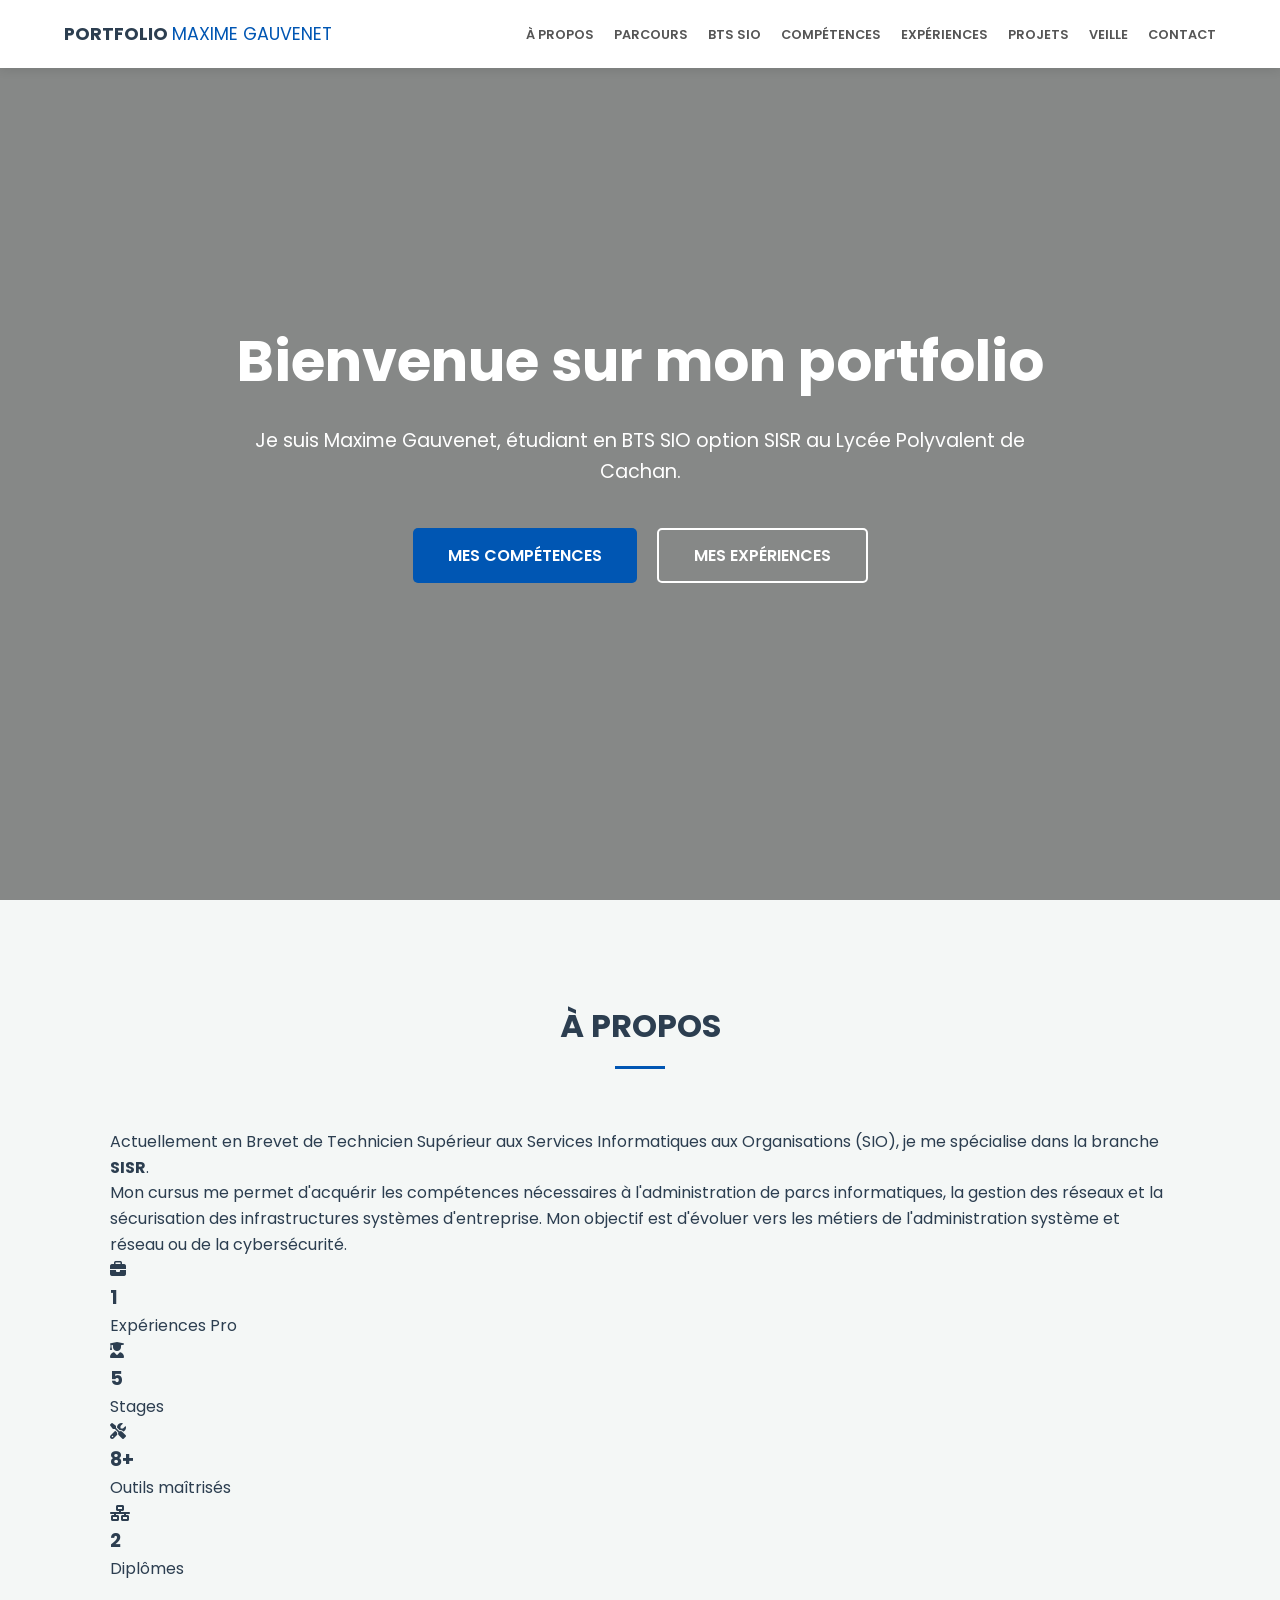
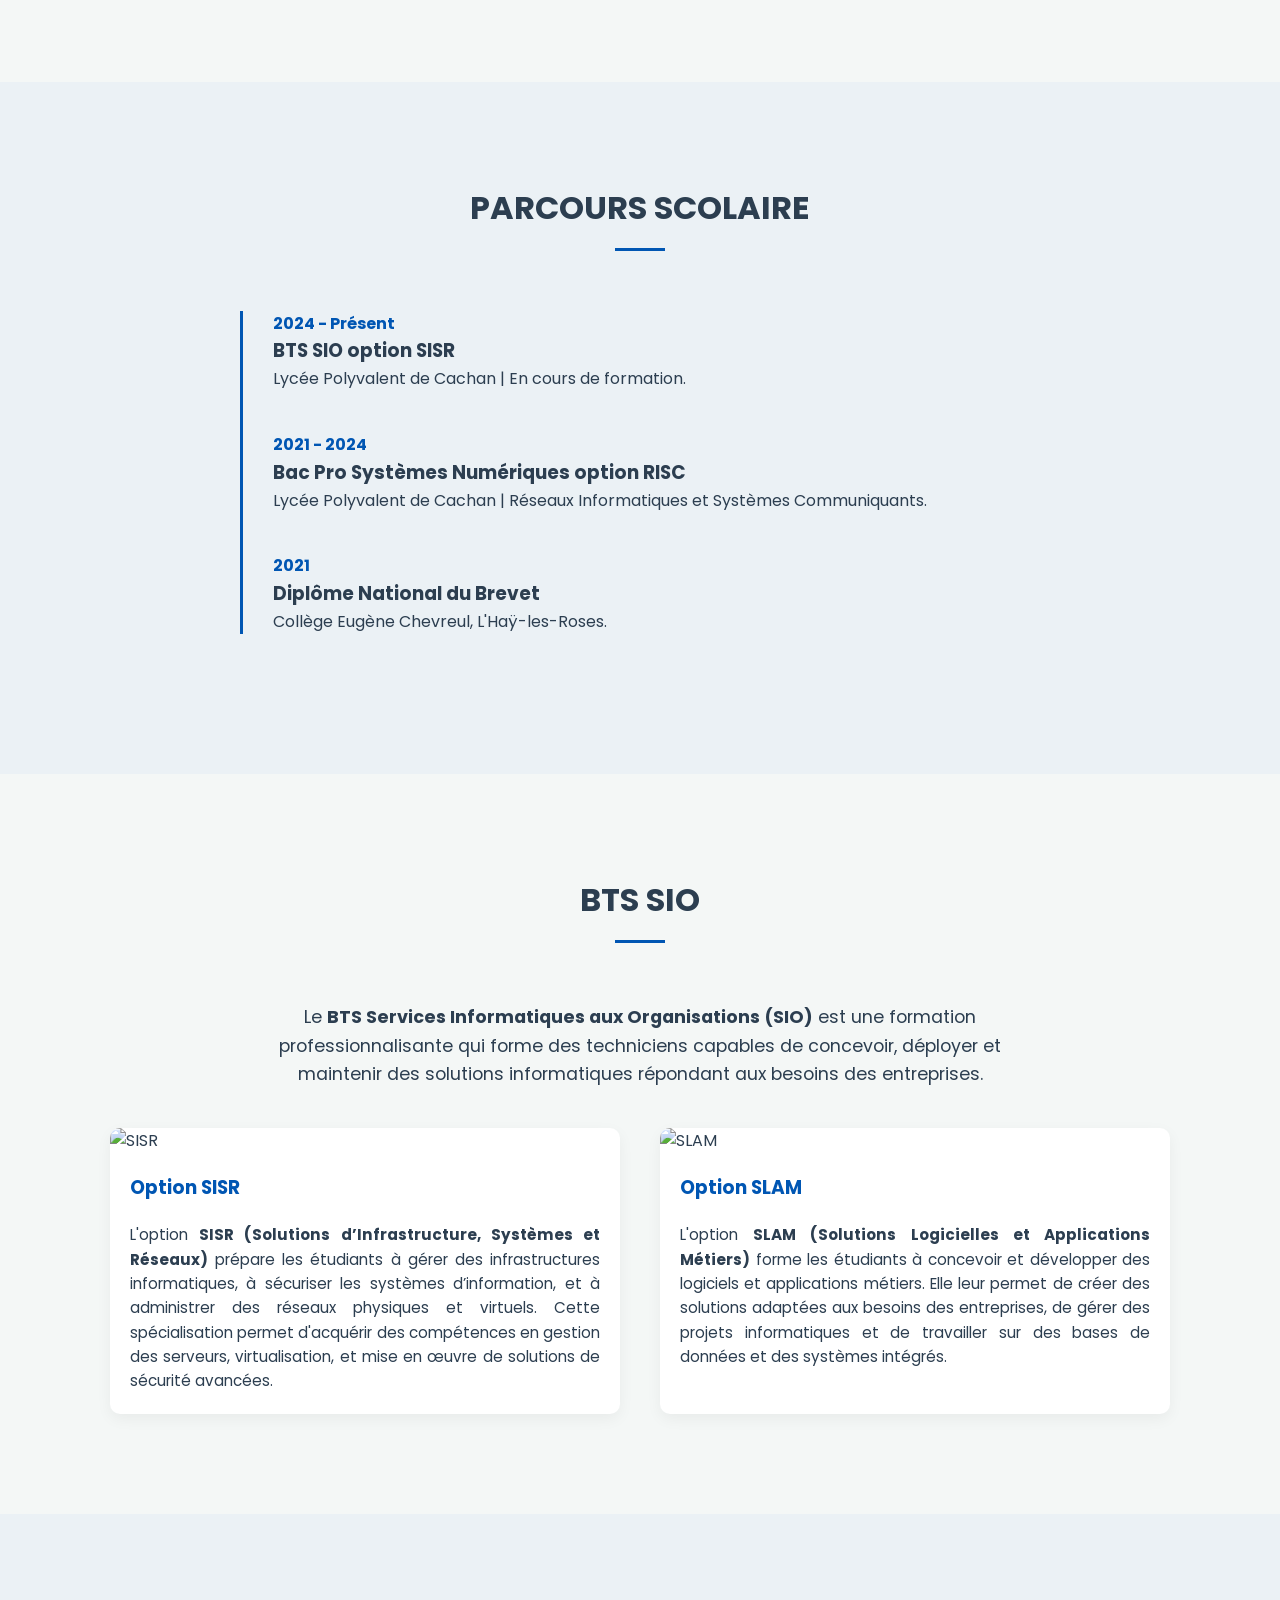
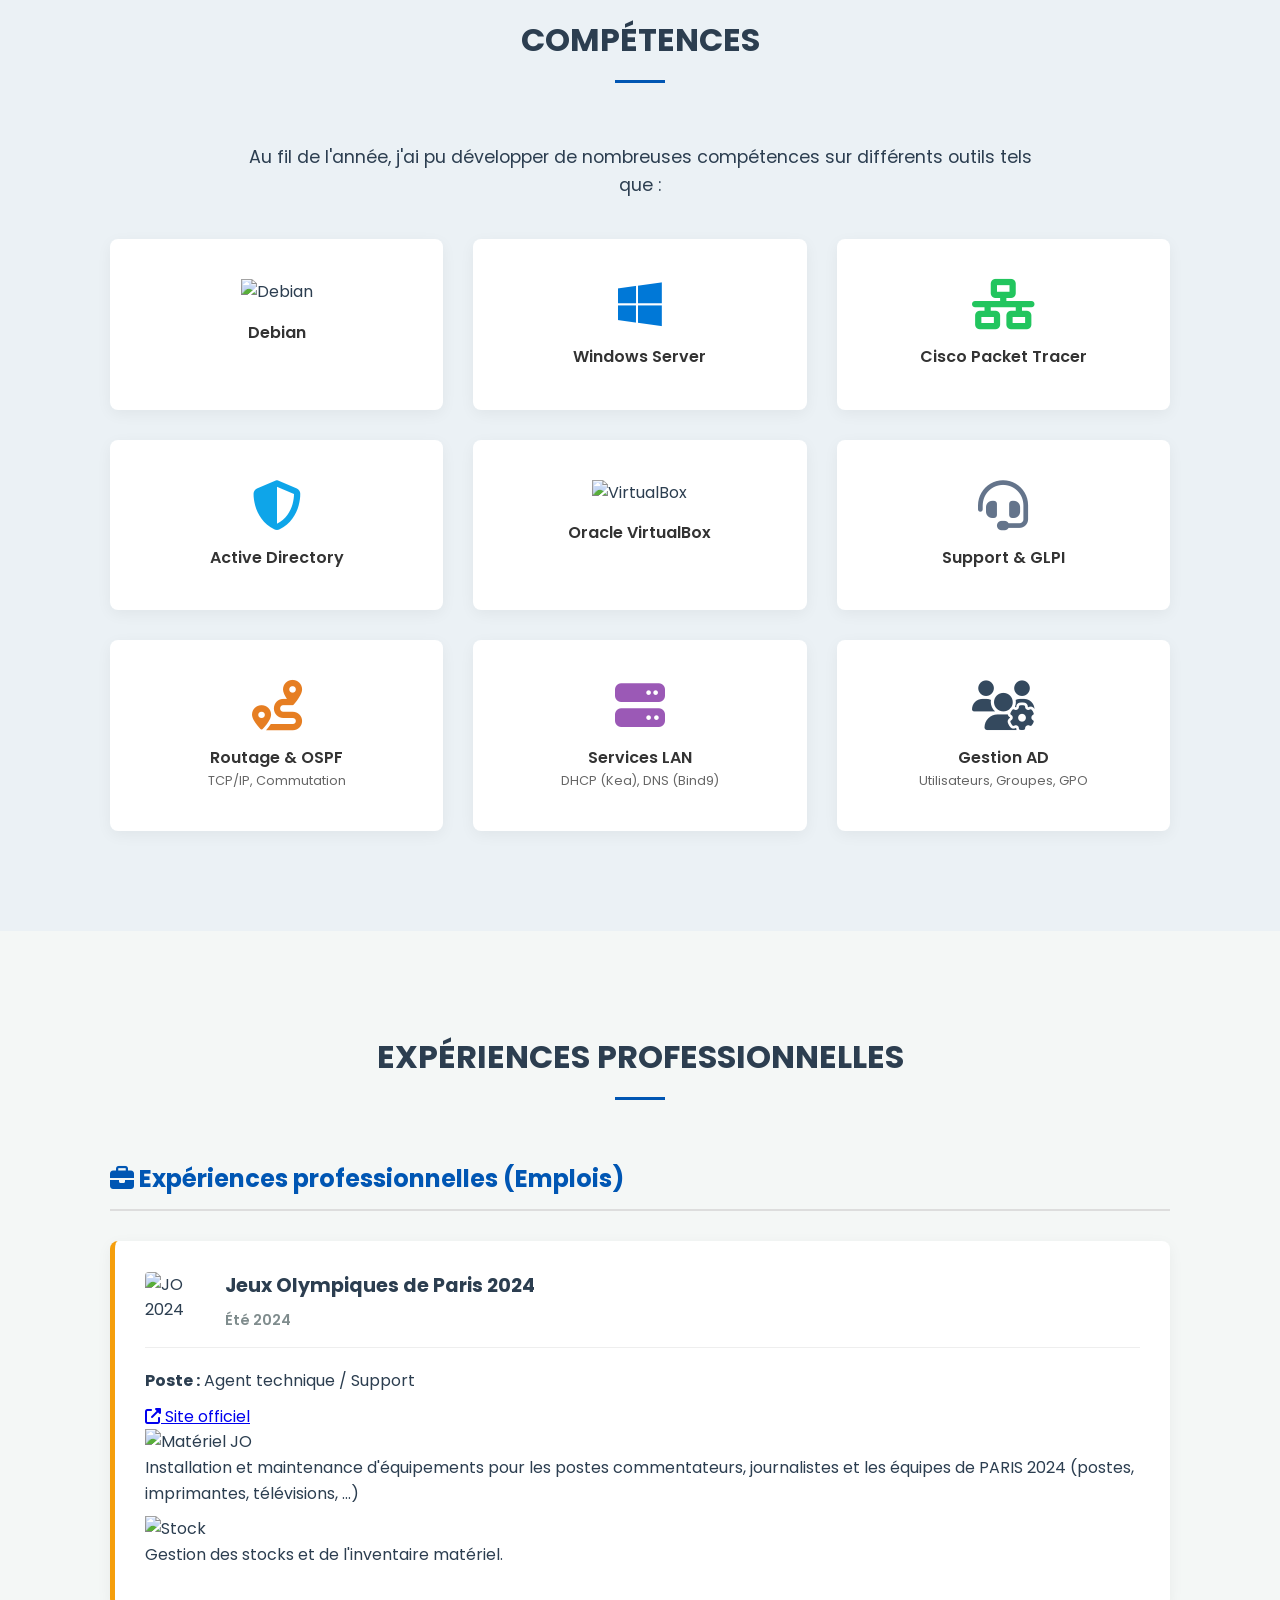
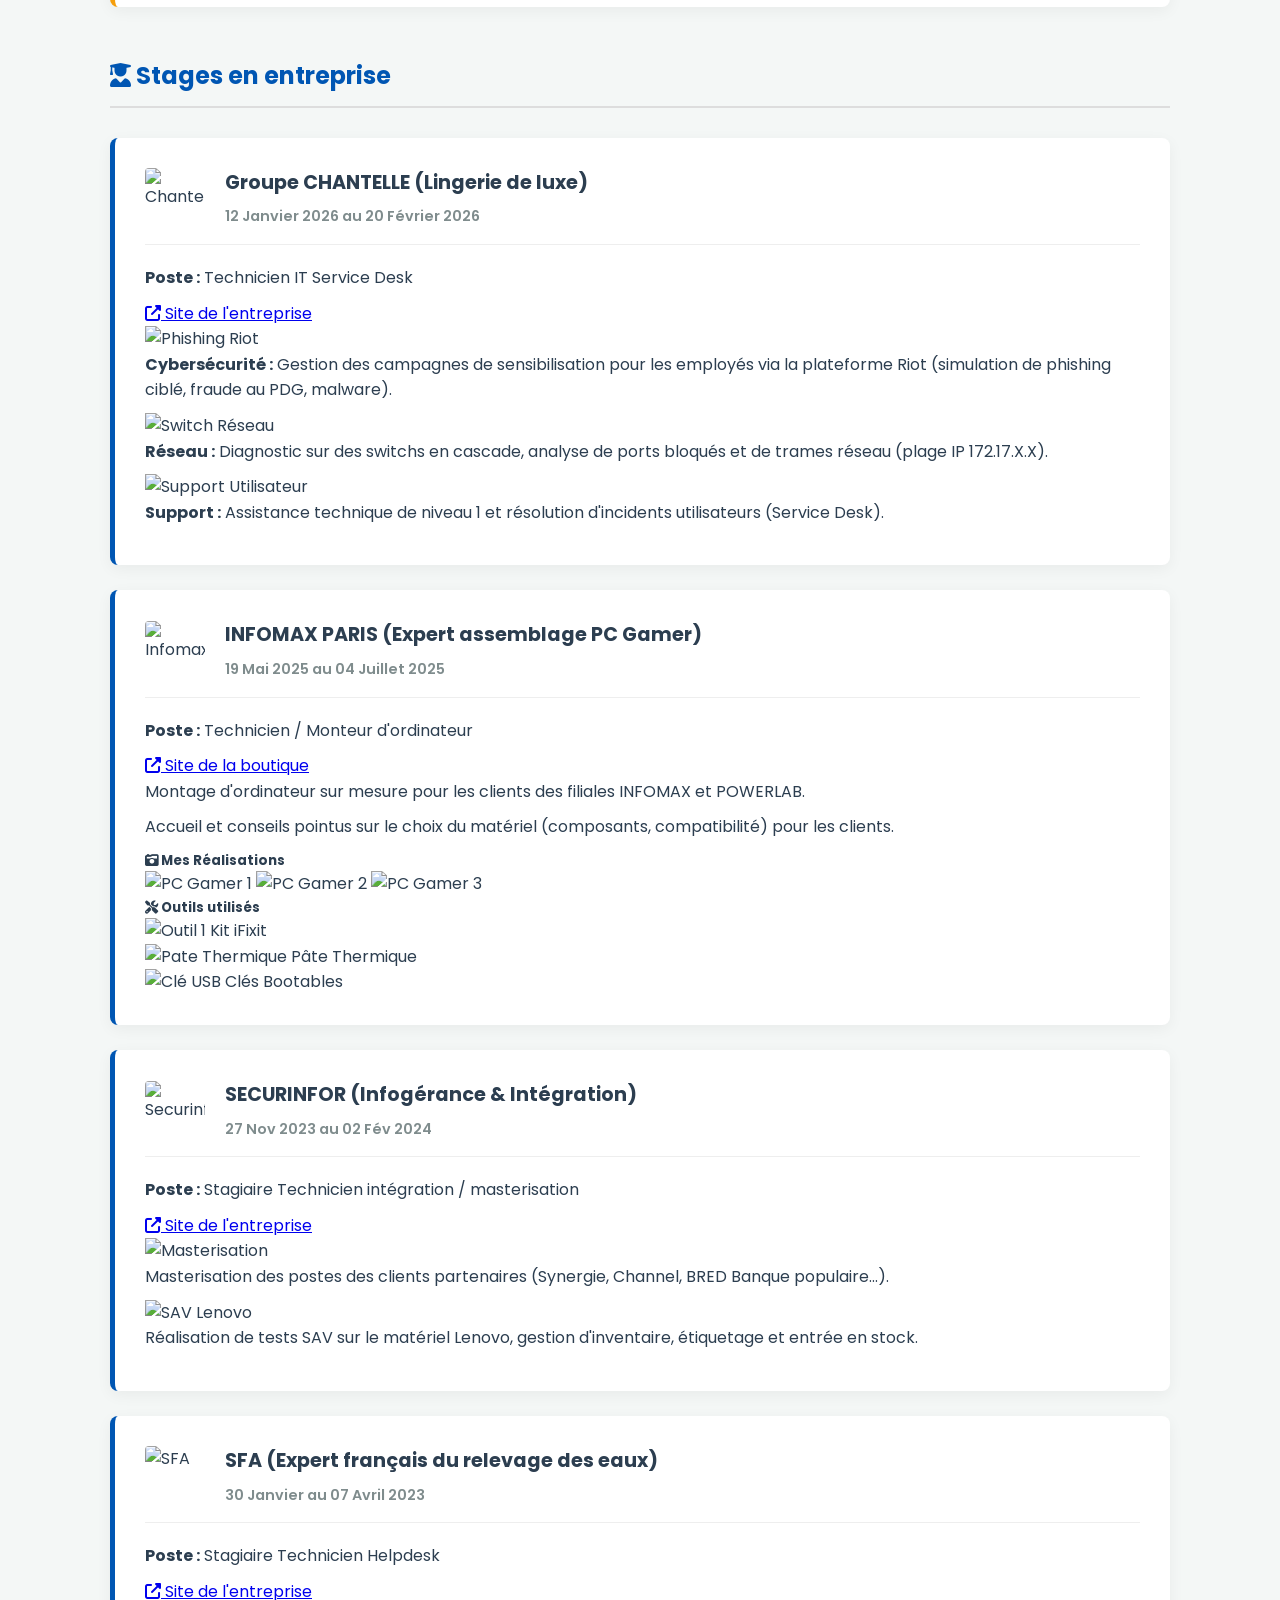
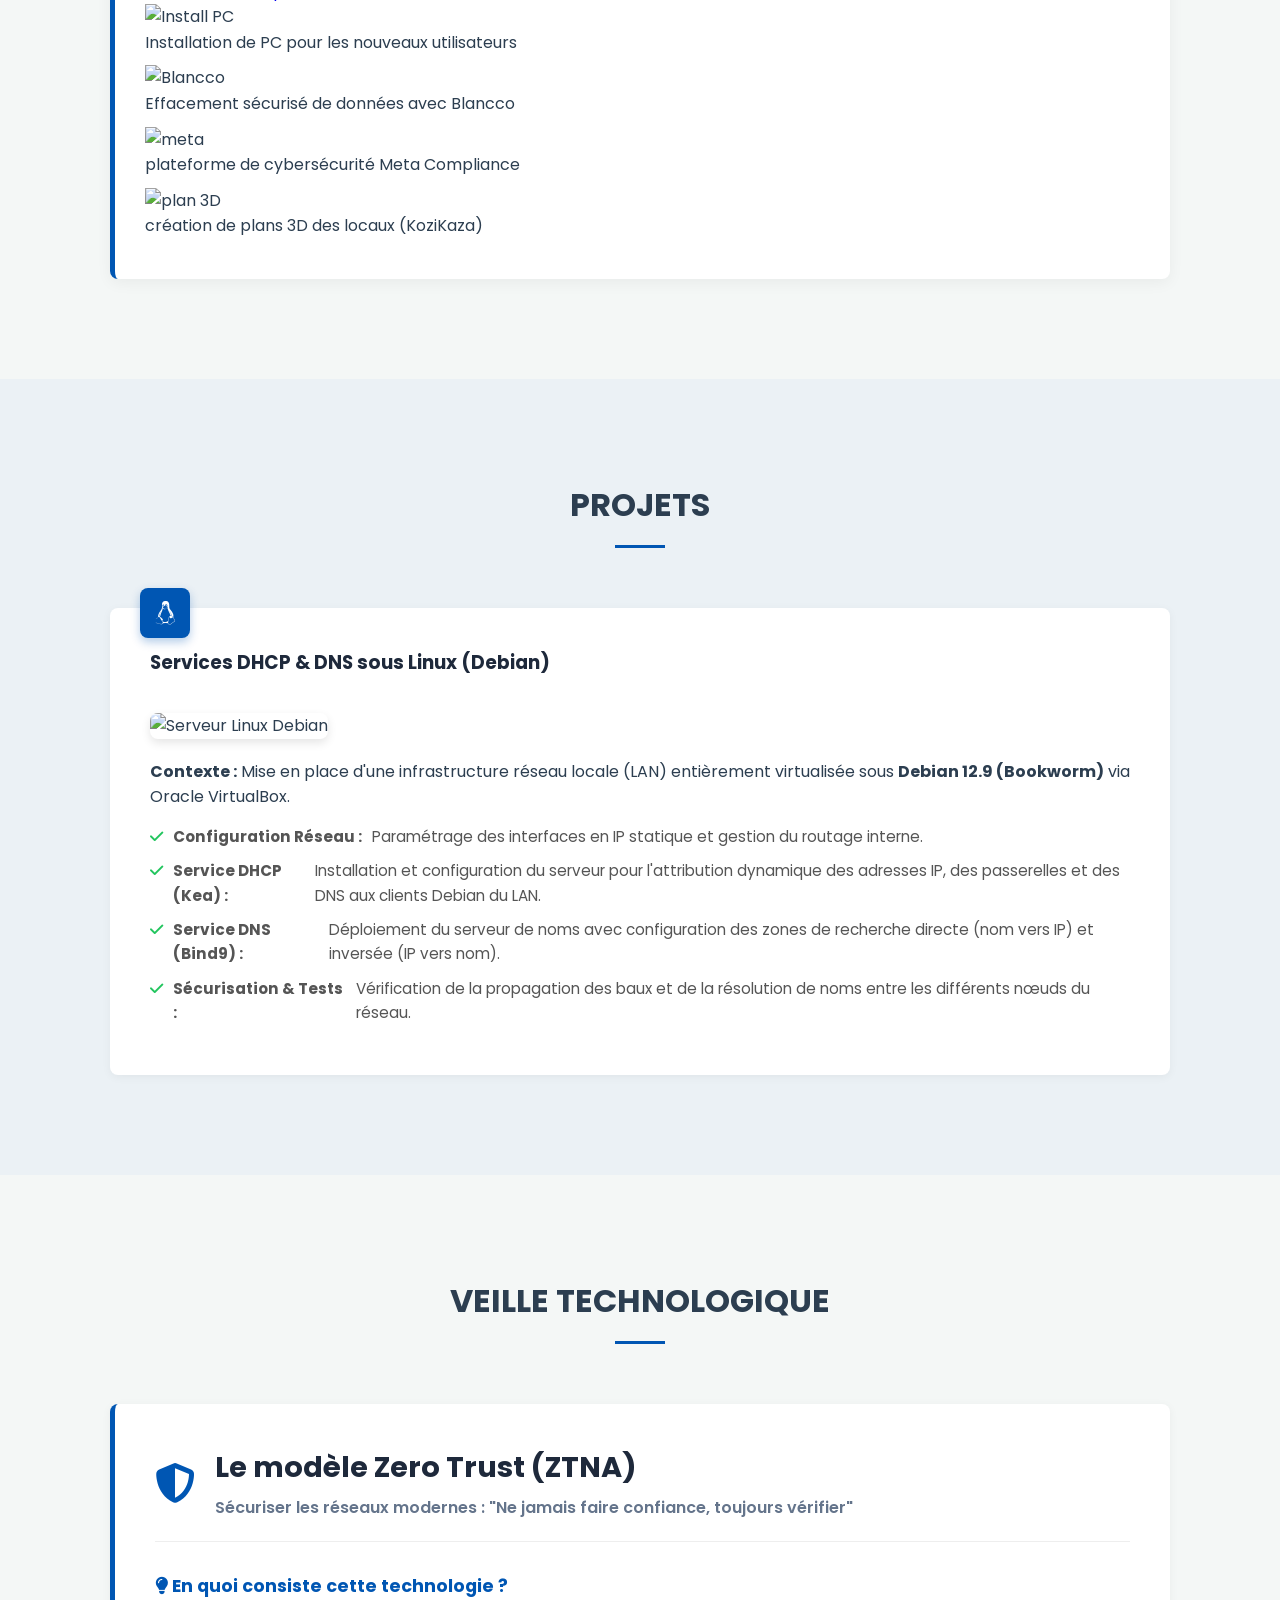
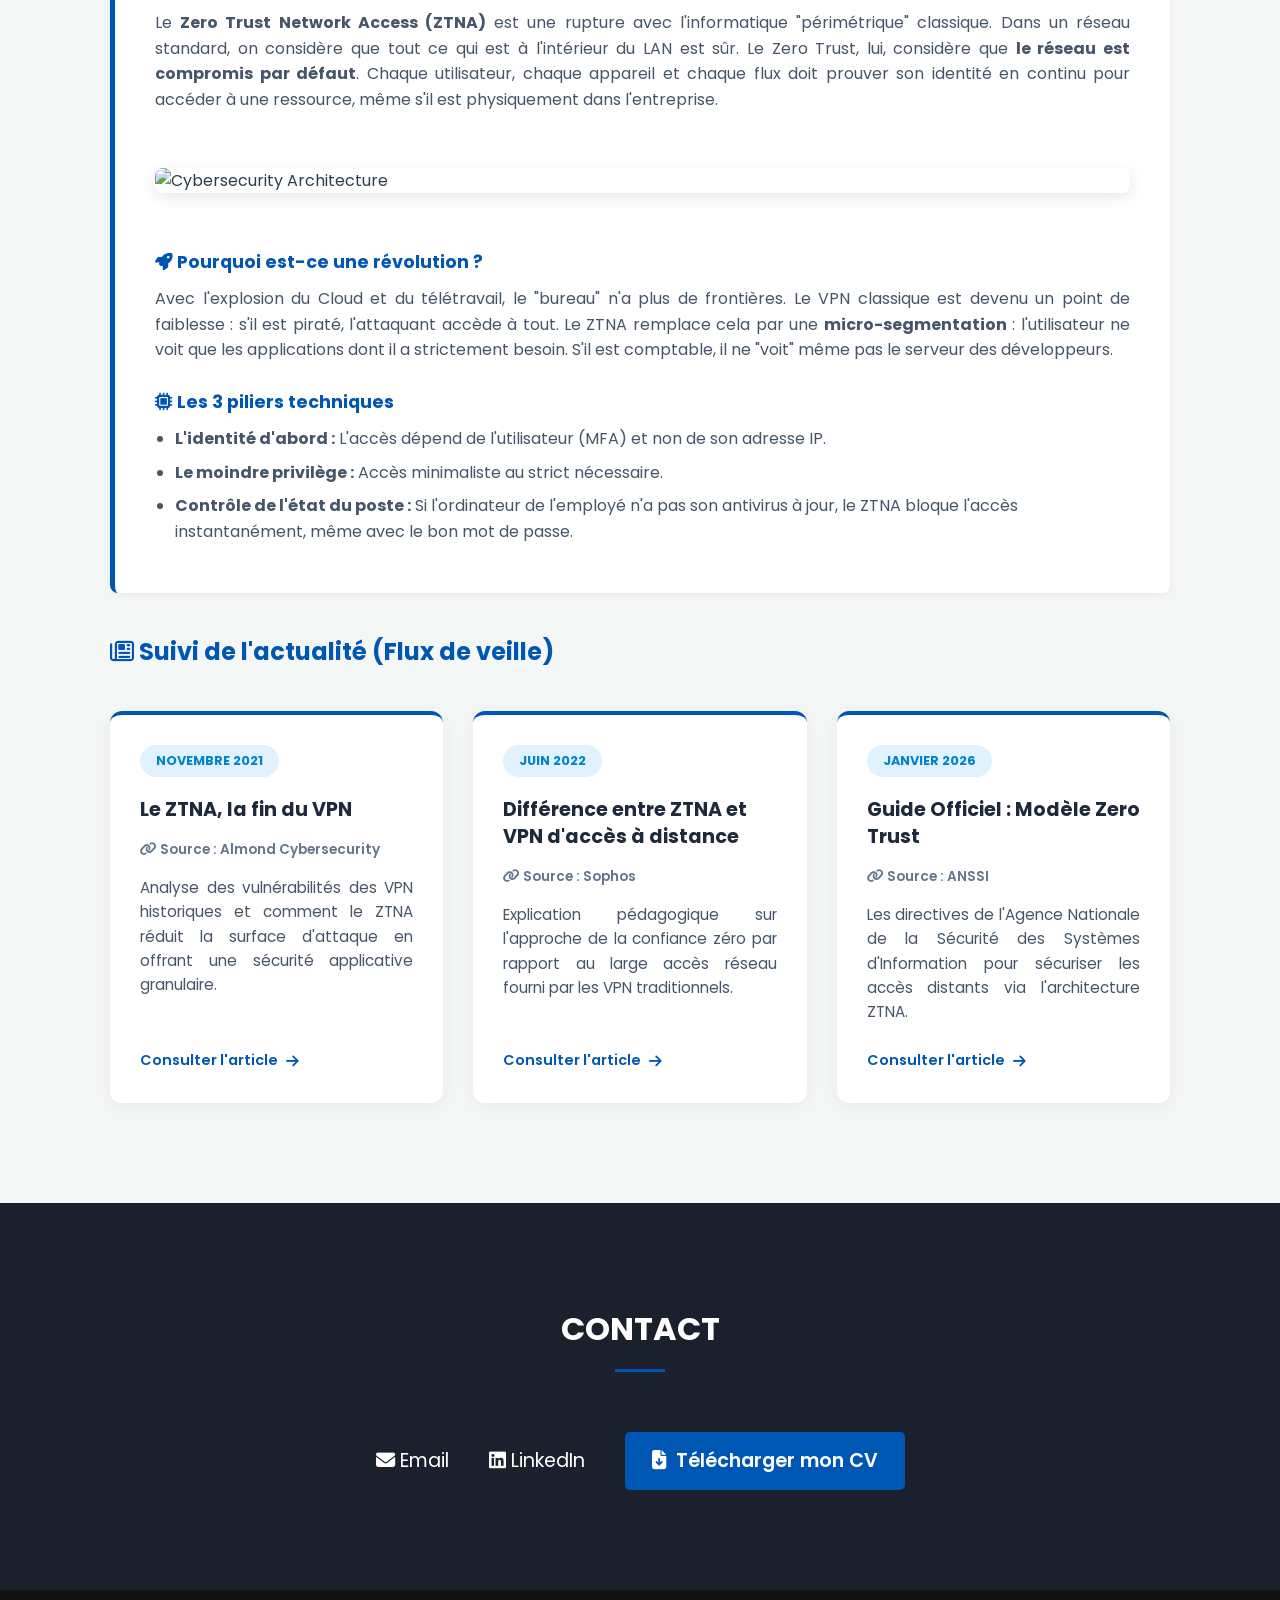
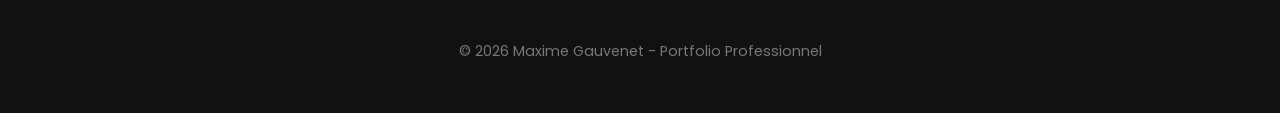
==== index.html @ 7a14de81 "Refactor about section and update experience details" ====
<!DOCTYPE html>
<html lang="fr">
<head>
    <meta charset="UTF-8">
    <meta name="viewport" content="width=device-width, initial-scale=1.0">
    <title>Portfolio | Maxime GAUVENET</title>
    <link rel="stylesheet" href="style.css">
    <link href="https://fonts.googleapis.com/css2?family=Poppins:wght@300;400;600;700&display=swap" rel="stylesheet">
    <link rel="stylesheet" href="https://cdnjs.cloudflare.com/ajax/libs/font-awesome/6.4.0/css/all.min.css">
</head>
<body>

    <nav class="navbar">
        <div class="logo">Portfolio <span>Maxime GAUVENET</span></div>
        <ul class="nav-links">
            <li><a href="#about">À PROPOS</a></li>
            <li><a href="#parcours">PARCOURS</a></li>
            <li><a href="#bts">BTS SIO</a></li>
            <li><a href="#competences">COMPÉTENCES</a></li>
            <li><a href="#experiences">EXPÉRIENCES</a></li>
            <li><a href="#projets">PROJETS</a></li>
            <li><a href="#veille">VEILLE</a></li>
            <li><a href="#contact" class="btn-nav">CONTACT</a></li>
        </ul>
    </nav>

    <header id="home" class="hero">
        <div class="hero-overlay"></div>
        <div class="hero-content">
            <h1>Bienvenue sur mon portfolio</h1>
            <p>Je suis Maxime Gauvenet, étudiant en BTS SIO option SISR au Lycée Polyvalent de Cachan.</p>
            <div class="hero-btns">
                <a href="#competences" class="btn-primary">MES COMPÉTENCES</a>
                <a href="#experiences" class="btn-secondary">MES EXPÉRIENCES</a>
            </div>
        </div>
    </header>

    <section id="about" class="section-padding">
        <div class="container">
            <h2 class="section-title text-center">À propos</h2>
            
            <div class="about-layout">
                <div class="about-text">
                    <p>Actuellement en Brevet de Technicien Supérieur aux Services Informatiques aux Organisations (SIO), je me spécialise dans la branche <strong>SISR</strong>.</p>
                    <p>Mon cursus me permet d'acquérir les compétences nécessaires à l'administration de parcs informatiques, la gestion des réseaux et la sécurisation des infrastructures systèmes d'entreprise. Mon objectif est d'évoluer vers les métiers de l'administration système et réseau ou de la cybersécurité.</p>
                </div>
                
                <div class="about-stats">
                    <div class="stat-box">
                        <i class="fas fa-briefcase"></i>
                        <h3>1</h3>
                        <p>Expériences Pro</p>
                    </div>
                    <div class="stat-box">
                        <i class="fas fa-user-graduate"></i>
                        <h3>5</h3>
                        <p>Stages </p>
                    </div>
                    <div class="stat-box">
                        <i class="fas fa-tools"></i>
                        <h3>8+</h3>
                        <p>Outils maîtrisés</p>
                    </div>
                    <div class="stat-box">
                        <i class="fas fa-network-wired"></i>
                        <h3>2</h3>
                        <p>Diplômes</p>
                    </div>
                </div>
            </div>
        </div>
    </section>

    <section id="parcours" class="section-padding bg-alt">
        <div class="container">
            <h2 class="section-title">Parcours scolaire</h2>
            <div class="timeline">
                <div class="timeline-item">
                    <div class="timeline-date">2024 - Présent</div>
                    <div class="timeline-content">
                        <h3>BTS SIO option SISR</h3>
                        <p>Lycée Polyvalent de Cachan | En cours de formation.</p>
                    </div>
                </div>
                <div class="timeline-item">
                    <div class="timeline-date">2021 - 2024</div>
                    <div class="timeline-content">
                        <h3>Bac Pro Systèmes Numériques option RISC</h3>
                        <p>Lycée Polyvalent de Cachan | Réseaux Informatiques et Systèmes Communiquants.</p>
                    </div>
                </div>
                <div class="timeline-item">
                    <div class="timeline-date">2021</div>
                    <div class="timeline-content">
                        <h3>Diplôme National du Brevet</h3>
                        <p>Collège Eugène Chevreul, L'Haÿ-les-Roses.</p>
                    </div>
                </div>
            </div>
        </div>
    </section>

    <section id="bts" class="section-padding">
        <div class="container">
            <h2 class="section-title">BTS SIO</h2>
            <p class="section-subtitle">Le <strong>BTS Services Informatiques aux Organisations (SIO)</strong> est une formation professionnalisante qui forme des techniciens capables de concevoir, déployer et maintenir des solutions informatiques répondant aux besoins des entreprises.</p>
            
            <div class="bts-options">
                <div class="bts-card">
                    <img src="https://static.wixstatic.com/media/cafd83_2a45d500a5ab41b38e066913f58325de.jpg/v1/fill/w_560,h_400,al_c,q_80,usm_0.66_1.00_0.01,enc_avif,quality_auto/cafd83_2a45d500a5ab41b38e066913f58325de.jpg" alt="SISR">
                    <h3>Option SISR</h3>
                    <p class="desc">L'option <strong>SISR (Solutions d’Infrastructure, Systèmes et Réseaux)</strong> prépare les étudiants à gérer des infrastructures informatiques, à sécuriser les systèmes d’information, et à administrer des réseaux physiques et virtuels. Cette spécialisation permet d'acquérir des compétences en gestion des serveurs, virtualisation, et mise en œuvre de solutions de sécurité avancées.</p>
                </div>
                
                <div class="bts-card">
                    <img src="https://images.unsplash.com/photo-1517694712202-14dd9538aa97?auto=format&fit=crop&w=800&q=80" alt="SLAM">
                    <h3>Option SLAM</h3>
                    <p class="desc">L'option <strong>SLAM (Solutions Logicielles et Applications Métiers)</strong> forme les étudiants à concevoir et développer des logiciels et applications métiers. Elle leur permet de créer des solutions adaptées aux besoins des entreprises, de gérer des projets informatiques et de travailler sur des bases de données et des systèmes intégrés.</p>
                </div>
            </div>
        </div>
    </section>

    <section id="competences" class="section-padding bg-alt">
        <div class="container text-center">
            <h2 class="section-title">Compétences</h2>
            <p class="section-subtitle">Au fil de l'année, j'ai pu développer de nombreuses compétences sur différents outils tels que :</p>
            
            <div class="skills-grid">
                <div class="skill-card">
                    <img src="https://www.debian.org/logos/openlogo-nd-100.png" alt="Debian">
                    <span>Debian</span>
                </div>
                <div class="skill-card">
                    <i class="fab fa-windows" style="color:#0078d7"></i>
                    <span>Windows Server</span>
                </div>
                <div class="skill-card">
                    <i class="fas fa-network-wired" style="color:#22c55e"></i>
                    <span>Cisco Packet Tracer</span>
                </div>
                <div class="skill-card">
                    <i class="fas fa-shield-alt" style="color:#0ea5e9"></i>
                    <span>Active Directory</span>
                </div>
                <div class="skill-card">
                    <img src="https://upload.wikimedia.org/wikipedia/commons/d/d5/Virtualbox_logo.png" alt="VirtualBox">
                    <span>Oracle VirtualBox</span>
                </div>
                <div class="skill-card">
                    <i class="fas fa-headset" style="color:#64748b"></i>
                    <span>Support & GLPI</span>
                </div>
                <div class="skill-card">
                    <i class="fas fa-route" style="color:#e67e22"></i>
                    <span>Routage & OSPF<br><span style="font-size:0.8rem;font-weight:400;color:#666;">TCP/IP, Commutation</span></span>
                </div>
                <div class="skill-card">
                    <i class="fas fa-server" style="color:#9b59b6"></i>
                    <span>Services LAN<br><span style="font-size:0.8rem;font-weight:400;color:#666;">DHCP (Kea), DNS (Bind9)</span></span>
                </div>
                <div class="skill-card">
                    <i class="fas fa-users-cog" style="color:#34495e"></i>
                    <span>Gestion AD<br><span style="font-size:0.8rem;font-weight:400;color:#666;">Utilisateurs, Groupes, GPO</span></span>
                </div>
            </div>
        </div>
    </section>

    <section id="experiences" class="section-padding">
        <div class="container">
            <h2 class="section-title">Expériences professionnelles</h2>

            <h3 class="sub-section-title"><i class="fas fa-briefcase"></i> Expériences professionnelles (Emplois)</h3>
            <div class="experience-list">
                <div class="experience-card work-card">
                    <div class="exp-header">
                        <img src="https://www.macapflag.com/blog/wp-content/uploads/2022/05/origine-logo-JO-Paris-2024.jpg" alt="JO 2024" class="exp-logo">
                        <div class="exp-title">
                            <h4>Jeux Olympiques de Paris 2024</h4>
                            <span class="exp-date">Été 2024</span>
                        </div>
                    </div>
                    <div class="exp-body">
                        <div class="job-meta">
                            <p><strong>Poste :</strong> Agent technique / Support</p>
                            <a href="https://www.paris2024.org/fr/" target="_blank" class="company-link"><i class="fas fa-external-link-alt"></i> Site officiel</a>
                        </div>
                        
                        <div class="activity-list">
                            <div class="activity-item">
                                <img src="https://images.unsplash.com/photo-1517433670267-08bbd4be890f?auto=format&fit=crop&w=150&q=80" alt="Matériel JO">
                                <p>Installation et maintenance d'équipements pour les postes commentateurs, journalistes et les équipes de PARIS 2024 (postes, imprimantes, télévisions, ...)</p>
                            </div>
                            <div class="activity-item">
                                <img src="https://images.unsplash.com/photo-1586528116311-ad8ed7c83a7f?auto=format&fit=crop&w=150&q=80" alt="Stock">
                                <p>Gestion des stocks et de l'inventaire matériel.</p>
                            </div>
                        </div>
                    </div>
                </div>
            </div>

            <h3 class="sub-section-title" style="margin-top: 50px;"><i class="fas fa-user-graduate"></i> Stages en entreprise</h3>
            <div class="experience-list">
                
                <div class="experience-card stage-card">
                    <div class="exp-header">
                        <img src="https://upload.wikimedia.org/wikipedia/fr/d/d3/Logo_Chantelle.jpg" alt="Chantelle" class="exp-logo" style="object-fit: contain;">
                        <div class="exp-title">
                            <h4><strong>Groupe CHANTELLE</strong> (Lingerie de luxe)</h4>
                            <span class="exp-date">12 Janvier 2026 au 20 Février 2026</span>
                        </div>
                    </div>
                    <div class="exp-body">
                        <div class="job-meta">
                            <p><strong>Poste :</strong> Technicien IT Service Desk</p>
                            <a href="https://chantelle.com/" target="_blank" class="company-link"><i class="fas fa-external-link-alt"></i> Site de l'entreprise</a>
                        </div>
                        
                        <div class="activity-list">
                            <div class="activity-item">
                                <img src="https://images.unsplash.com/photo-1614064641936-3899897fa284?auto=format&fit=crop&w=150&q=80" alt="Phishing Riot">
                                <p><strong>Cybersécurité :</strong> Gestion des campagnes de sensibilisation pour les employés via la plateforme Riot (simulation de phishing ciblé, fraude au PDG, malware).</p>
                            </div>
                            <div class="activity-item">
                                <img src="https://images.unsplash.com/photo-1558494949-ef010cbdcc31?auto=format&fit=crop&w=150&q=80" alt="Switch Réseau">
                                <p><strong>Réseau :</strong> Diagnostic sur des switchs en cascade, analyse de ports bloqués et de trames réseau (plage IP 172.17.X.X).</p>
                            </div>
                            <div class="activity-item">
                                <img src="https://images.unsplash.com/photo-1534536281715-e28d76689b4d?auto=format&fit=crop&w=150&q=80" alt="Support Utilisateur">
                                <p><strong>Support :</strong> Assistance technique de niveau 1 et résolution d'incidents utilisateurs (Service Desk).</p>
                            </div>
                        </div>
                    </div>
                </div>

                <div class="experience-card stage-card">
                    <div class="exp-header">
                        <img src="https://pbs.twimg.com/profile_images/880095659013132289/2coSmMx2_400x400.jpg" alt="Infomax" class="exp-logo">
                        <div class="exp-title">
                            <h4><strong>INFOMAX PARIS</strong> (Expert assemblage PC Gamer)</h4>
                            <span class="exp-date">19 Mai 2025 au 04 Juillet 2025</span>
                        </div>
                    </div>
                    <div class="exp-body">
                        <div class="job-meta">
                            <p><strong>Poste :</strong> Technicien / Monteur d'ordinateur</p>
                            <a href="https://infomaxparis.com/" target="_blank" class="company-link"><i class="fas fa-external-link-alt"></i> Site de la boutique</a>
                        </div>
                        
                        <div class="activity-list">
                            <div class="activity-item">
                                <p>Montage d'ordinateur sur mesure pour les clients des filiales INFOMAX et POWERLAB.</p>
                            </div>
                            <div class="activity-item">
                                <p>Accueil et conseils pointus sur le choix du matériel (composants, compatibilité) pour les clients.</p>
                            </div>
                        </div>

                        <h5 class="custom-subtitle"><i class="fas fa-camera-retro"></i> Mes Réalisations</h5>
                        <div class="gallery-grid">
                            <img src="https://images.unsplash.com/photo-1563298723-dcfebaa392e3?auto=format&fit=crop&w=300&q=80" alt="PC Gamer 1">
                            <img src="https://images.unsplash.com/photo-1541807084-5c52b6b3adef?auto=format&fit=crop&w=300&q=80" alt="PC Gamer 2">
                            <img src="https://images.unsplash.com/photo-1593640408182-31c70c8268f5?auto=format&fit=crop&w=300&q=80" alt="PC Gamer 3">
                        </div>

                        <h5 class="custom-subtitle"><i class="fas fa-tools"></i> Outils utilisés</h5>
                        <div class="tools-grid">
                            <div class="tool-card">
                                <img src="https://images.unsplash.com/photo-1581092160562-40aa08e78837?auto=format&fit=crop&w=100&q=80" alt="Outil 1">
                                <span>Kit iFixit</span>
                            </div>
                            <div class="tool-card">
                                <img src="https://images.unsplash.com/photo-1595327656903-2f54e37ce09b?auto=format&fit=crop&w=100&q=80" alt="Pate Thermique">
                                <span>Pâte Thermique</span>
                            </div>
                            <div class="tool-card">
                                <img src="https://images.unsplash.com/photo-1518770660439-4636190af475?auto=format&fit=crop&w=100&q=80" alt="Clé USB">
                                <span>Clés Bootables</span>
                            </div>
                        </div>
                    </div>
                </div>

                <div class="experience-card stage-card">
                    <div class="exp-header">
                        <img src="https://pbs.twimg.com/profile_images/880095659013132289/2coSmMx2_400x400.jpg" alt="Securinfor" class="exp-logo">
                        <div class="exp-title">
                            <h4><strong>SECURINFOR</strong> (Infogérance & Intégration)</h4>
                            <span class="exp-date">27 Nov 2023 au 02 Fév 2024</span>
                        </div>
                    </div>
                    <div class="exp-body">
                        <div class="job-meta">
                            <p><strong>Poste :</strong> Stagiaire Technicien intégration / masterisation</p>
                            <a href="https://securinfor.com/" target="_blank" class="company-link"><i class="fas fa-external-link-alt"></i> Site de l'entreprise</a>
                        </div>
                        
                        <div class="activity-list">
                            <div class="activity-item">
                                <img src="https://images.unsplash.com/photo-1531297172864-45d1b0a11681?auto=format&fit=crop&w=150&q=80" alt="Masterisation">
                                <p>Masterisation des postes des clients partenaires (Synergie, Channel, BRED Banque populaire...).</p>
                            </div>
                            <div class="activity-item">
                                <img src="https://images.unsplash.com/photo-1588508065123-287b28e0131b?auto=format&fit=crop&w=150&q=80" alt="SAV Lenovo">
                                <p>Réalisation de tests SAV sur le matériel Lenovo, gestion d'inventaire, étiquetage et entrée en stock.</p>
                            </div>
                        </div>
                    </div>
                </div>

                <div class="experience-card stage-card">
                    <div class="exp-header">
                        <img src="https://pbs.twimg.com/profile_images/880095659013132289/2coSmMx2_400x400.jpg" alt="SFA" class="exp-logo">
                        <div class="exp-title">
                            <h4><strong>SFA</strong> (Expert français du relevage des eaux)</h4>
                            <span class="exp-date">30 Janvier au 07 Avril 2023</span>
                        </div>
                    </div>
                    <div class="exp-body">
                        <div class="job-meta">
                            <p><strong>Poste :</strong> Stagiaire Technicien Helpdesk</p>
                            <a href="https://www.sfa.fr/" target="_blank" class="company-link"><i class="fas fa-external-link-alt"></i> Site de l'entreprise</a>
                        </div>
                        
                        <div class="activity-list">
                            <div class="activity-item">
                                <img src="https://images.unsplash.com/photo-1593640495253-23196b27a87f?auto=format&fit=crop&w=150&q=80" alt="Install PC">
                                <p>Installation de PC pour les nouveaux utilisateurs</p>
                            </div>
                            <div class="activity-item">
                                <img src="https://images.unsplash.com/photo-1618060932014-4bcd7384a511?auto=format&fit=crop&w=150&q=80" alt="Blancco">
                                <p>Effacement sécurisé de données avec Blancco</p>
                            </div>
                            <div class="activity-item">
                                <img src="https://images.unsplash.com/photo-1593640495253-23196b27a87f?auto=format&fit=crop&w=150&q=80" alt="meta">
                                <p>plateforme de cybersécurité Meta Compliance</p>
                            </div>
                            <div class="activity-item">
                                <img src="https://images.unsplash.com/photo-1593640495253-23196b27a87f?auto=format&fit=crop&w=150&q=80" alt="plan 3D">
                                <p>création de plans 3D des locaux (KoziKaza)</p>
                            </div>
                        </div>
                    </div>
                </div>
                
            </div>
        </div>
    </section>

<section id="projets" class="section-padding bg-alt">
        <div class="container">
            <h2 class="section-title">Projets</h2>
            
            <div class="project-list">
                <div class="project-simple-card">
                    <div class="project-icon"><i class="fab fa-linux"></i></div>
                    <h3>Services DHCP & DNS sous Linux (Debian)</h3>
                    
                    <img src="https://images.unsplash.com/photo-1629654297299-c8506221ca97?auto=format&fit=crop&w=800&q=80" alt="Serveur Linux Debian" class="project-img-demo">

                    <p><strong>Contexte :</strong> Mise en place d'une infrastructure réseau locale (LAN) entièrement virtualisée sous <strong>Debian 12.9 (Bookworm)</strong> via Oracle VirtualBox.</p>

                    <ul>
                        <li><i class="fas fa-check"></i> <strong>Configuration Réseau :</strong> Paramétrage des interfaces en IP statique et gestion du routage interne.</li>
                        <li><i class="fas fa-check"></i> <strong>Service DHCP (Kea) :</strong> Installation et configuration du serveur pour l'attribution dynamique des adresses IP, des passerelles et des DNS aux clients Debian du LAN.</li>
                        <li><i class="fas fa-check"></i> <strong>Service DNS (Bind9) :</strong> Déploiement du serveur de noms avec configuration des zones de recherche directe (nom vers IP) et inversée (IP vers nom).</li>
                        <li><i class="fas fa-check"></i> <strong>Sécurisation & Tests :</strong> Vérification de la propagation des baux et de la résolution de noms entre les différents nœuds du réseau.</li>
                    </ul>
                </div>
            </div>
        </div>
    </section>

<section id="veille" class="section-padding">
        <div class="container">
            <h2 class="section-title">Veille Technologique</h2>
            
            <div class="info-block veille-intro">
                <div class="veille-header">
                    <i class="fas fa-shield-alt veille-icon"></i>
                    <div>
                        <h3>Le modèle Zero Trust (ZTNA)</h3>
                        <span class="veille-subtitle">Sécuriser les réseaux modernes : "Ne jamais faire confiance, toujours vérifier"</span>
                    </div>
                </div>
                
                <div class="veille-content">
                    <div class="veille-text-block">
                        <h4><i class="fas fa-lightbulb"></i> En quoi consiste cette technologie ?</h4>
                        <p>Le <strong>Zero Trust Network Access (ZTNA)</strong> est une rupture avec l'informatique "périmétrique" classique. Dans un réseau standard, on considère que tout ce qui est à l'intérieur du LAN est sûr. Le Zero Trust, lui, considère que <strong>le réseau est compromis par défaut</strong>. Chaque utilisateur, chaque appareil et chaque flux doit prouver son identité en continu pour accéder à une ressource, même s'il est physiquement dans l'entreprise.</p>
                    </div>

                    <img src="https://images.unsplash.com/photo-1555949963-aa79dcee57d5?auto=format&fit=crop&w=800&q=80" alt="Cybersecurity Architecture" class="veille-img">

                    <div class="veille-text-block">
                        <h4><i class="fas fa-rocket"></i> Pourquoi est-ce une révolution ?</h4>
                        <p>Avec l'explosion du Cloud et du télétravail, le "bureau" n'a plus de frontières. Le VPN classique est devenu un point de faiblesse : s'il est piraté, l'attaquant accède à tout. Le ZTNA remplace cela par une <strong>micro-segmentation</strong> : l'utilisateur ne voit que les applications dont il a strictement besoin. S'il est comptable, il ne "voit" même pas le serveur des développeurs.</p>
                    </div>

                    <div class="veille-text-block">
                        <h4><i class="fas fa-microchip"></i> Les 3 piliers techniques</h4>
                        <ul>
                            <li><strong>L'identité d'abord :</strong> L'accès dépend de l'utilisateur (MFA) et non de son adresse IP.</li>
                            <li><strong>Le moindre privilège :</strong> Accès minimaliste au strict nécessaire.</li>
                            <li><strong>Contrôle de l'état du poste :</strong> Si l'ordinateur de l'employé n'a pas son antivirus à jour, le ZTNA bloque l'accès instantanément, même avec le bon mot de passe.</li>
                        </ul>
                    </div>
                </div>
            </div>

            <h3 class="sub-section-title" style="margin-top: 40px; border-bottom: none;"><i class="far fa-newspaper"></i> Suivi de l'actualité (Flux de veille)</h3>
            
            <div class="veille-articles-grid">
                
                <div class="veille-article-card">
                    <span class="article-date">Novembre 2021</span>
                    <h4>Le ZTNA, la fin du VPN</h4>
                    <p class="article-source"><i class="fas fa-link"></i> Source : Almond Cybersecurity</p>
                    <p class="article-desc">Analyse des vulnérabilités des VPN historiques et comment le ZTNA réduit la surface d'attaque en offrant une sécurité applicative granulaire.</p>
                    <a href="https://almond.eu/cybersecurity-insights/le-ztna-la-fin-du-vpn/" target="_blank" class="article-link">Consulter l'article <i class="fas fa-arrow-right"></i></a>
                </div>
                
                <div class="veille-article-card">
                    <span class="article-date">Juin 2022</span>
                    <h4>Différence entre ZTNA et VPN d'accès à distance</h4>
                    <p class="article-source"><i class="fas fa-link"></i> Source : Sophos</p>
                    <p class="article-desc">Explication pédagogique sur l'approche de la confiance zéro par rapport au large accès réseau fourni par les VPN traditionnels.</p>
                    <a href="https://www.sophos.com/fr-fr/blog/zero-trust-network-access-ztna-versus-remote-access-vpn" target="_blank" class="article-link">Consulter l'article <i class="fas fa-arrow-right"></i></a>
                </div>
                
                <div class="veille-article-card">
                    <span class="article-date">Janvier 2026</span>
                    <h4>Guide Officiel : Modèle Zero Trust</h4>
                    <p class="article-source"><i class="fas fa-link"></i> Source : ANSSI</p>
                    <p class="article-desc">Les directives de l'Agence Nationale de la Sécurité des Systèmes d'Information pour sécuriser les accès distants via l'architecture ZTNA.</p>
                    <a href="https://messervices.cyber.gouv.fr/guides/modele-zero-trust" target="_blank" class="article-link">Consulter l'article <i class="fas fa-arrow-right"></i></a>
                </div>
                
            </div>
        </div>
    </section>

    <section id="contact" class="section-padding bg-dark">
    <div class="container text-center">
        <h2 class="section-title">Contact</h2>
        <div class="contact-links">
            
            <a href="mailto:maximegauvenetpro@gmail.com"><i class="fas fa-envelope"></i> Email</a>
            
            <a href="https://www.linkedin.com/in/maxime-gauvenet-votre-id" target="_blank"><i class="fab fa-linkedin"></i> LinkedIn</a>
            
            <a href="CV_Maxime_Gauvenet.pdf" class="btn-cv" download><i class="fas fa-file-download"></i> Télécharger mon CV</a>
            
        </div>
    </div>
</section>

    <footer>
        <p>&copy; 2026 Maxime Gauvenet - Portfolio Professionnel</p>
    </footer>

</body>
</html>
---- style.css ----
:root {
    --primary: #0056b3;
    --text: #2c3e50;
    --bg-light: #f4f7f6;
    --white: #ffffff;
}

* { margin: 0; padding: 0; box-sizing: border-box; scroll-behavior: smooth; }

body { font-family: 'Poppins', sans-serif; color: var(--text); line-height: 1.6; background: var(--bg-light); }

.container { max-width: 1100px; margin: auto; padding: 0 20px; }
.section-padding { padding: 100px 0; }
.bg-alt { background-color: #ebf1f5; }
.text-center { text-align: center; }

/* NAVBAR */
.navbar {
    position: fixed; top: 0; width: 100%; display: flex; justify-content: space-between;
    padding: 20px 5%; background: white; z-index: 1000; box-shadow: 0 2px 10px rgba(0,0,0,0.1);
}
.logo { font-weight: 700; text-transform: uppercase; font-size: 1.1rem; }
.logo span { color: var(--primary); font-weight: 400; }
.nav-links { display: flex; gap: 20px; list-style: none; align-items: center; }
.nav-links a { font-size: 0.8rem; font-weight: 600; text-decoration: none; color: #555; text-transform: uppercase; }
.nav-links a:hover { color: var(--primary); }

/* HERO : Image réseau plus visible (opacité réduite) */
.hero {
    height: 100vh; position: relative;
    background: url('https://images.unsplash.com/photo-1544197150-b99a580bb7a8?auto=format&fit=crop&w=1920&q=80') center/cover fixed;
    display: flex; align-items: center; justify-content: center; text-align: center; color: white;
}
.hero-overlay {
    position: absolute; top: 0; left: 0; width: 100%; height: 100%;
    background: rgba(0, 0, 0, 0.45); /* OPACITÉ RÉDUITE ICI POUR MIEUX VOIR LE FOND */
}
.hero-content { position: relative; z-index: 1; }
.hero h1 { font-size: 3.5rem; margin-bottom: 20px; font-weight: 700; }
.hero p { font-size: 1.2rem; max-width: 800px; margin-bottom: 40px; margin-left: auto; margin-right: auto; }

/* BOUTONS HERO */
.hero-btns { display: flex; gap: 20px; justify-content: center; }
.btn-primary { background: var(--primary); color: white; padding: 15px 35px; border-radius: 5px; text-decoration: none; font-weight: 600; transition: 0.3s; }
.btn-secondary { border: 2px solid white; color: white; padding: 13px 35px; border-radius: 5px; text-decoration: none; font-weight: 600; transition: 0.3s; }
.btn-primary:hover { background: #004494; }
.btn-secondary:hover { background: white; color: black; }

/* TITRES */
.section-title { font-size: 2rem; margin-bottom: 60px; text-transform: uppercase; position: relative; text-align: center; }
.section-title::after { content: ''; display: block; width: 50px; height: 3px; background: var(--primary); margin: 15px auto 0; }
.section-subtitle { text-align: center; margin-bottom: 40px; font-size: 1.1rem; max-width: 800px; margin-left: auto; margin-right: auto; }
.sub-section-title { font-size: 1.5rem; color: var(--primary); border-bottom: 2px solid #ddd; padding-bottom: 10px; margin-bottom: 30px; }

/* SKILLS : Grille propre */
.skills-grid { display: grid; grid-template-columns: repeat(3, 1fr); gap: 30px; margin-top: 20px; }
.skill-card { background: white; padding: 40px 20px; border-radius: 8px; box-shadow: 0 4px 15px rgba(0,0,0,0.05); text-align: center; }
.skill-card i { font-size: 50px; margin-bottom: 15px; }
.skill-card img { width: 50px; height: 50px; object-fit: contain; margin-bottom: 15px; }
.skill-card span { display: block; font-weight: 600; color: #333; }

/* EXPÉRIENCES PROFESSIONNELLES (Design Propre) */
.experience-list { display: flex; flex-direction: column; gap: 25px; }
.experience-card { background: white; border-radius: 8px; box-shadow: 0 4px 15px rgba(0,0,0,0.05); padding: 30px; border-left: 5px solid var(--primary); }
.work-card { border-left-color: #f59e0b; /* Jaune pour différencier l'emploi du stage */ } 
.exp-header { display: flex; align-items: center; gap: 20px; margin-bottom: 20px; border-bottom: 1px solid #eee; padding-bottom: 15px; }
.exp-logo { width: 60px; height: 60px; object-fit: cover; border-radius: 4px; }
.exp-title h4 { font-size: 1.2rem; color: #2c3e50; margin-bottom: 5px; }
.exp-date { font-size: 0.9rem; color: #7f8c8d; font-weight: 600; }
.exp-body p { margin-bottom: 10px; }
.exp-body ul { padding-left: 20px; color: #555; }
.exp-body li { margin-bottom: 8px; }

/* --- AJOUTS POUR LES PROJETS --- */
.project-list { display: grid; grid-template-columns: repeat(auto-fit, minmax(350px, 1fr)); gap: 30px; }
.project-simple-card { position: relative; padding-top: 50px; }
.project-icon { 
    position: absolute; top: -20px; left: 30px; 
    background: var(--primary); color: white; 
    width: 50px; height: 50px; border-radius: 8px; 
    display: flex; align-items: center; justify-content: center; 
    font-size: 1.5rem; box-shadow: 0 4px 10px rgba(0,86,179,0.3);
}
.project-simple-card h3 { color: #1e293b; margin-bottom: 15px; }
.project-simple-card ul { padding-left: 0; margin-top: 15px; list-style: none; }
.project-simple-card li { margin-bottom: 10px; color: #555; font-size: 0.95rem; display: flex; gap: 10px; align-items: flex-start; }
.project-simple-card li i { color: #22c55e; margin-top: 4px; }

/* Style pour l'image ajoutée dans la carte projet */
.project-img-demo {
    width: 100%;
    height: 180px;
    object-fit: cover;
    border-radius: 8px;
    margin-bottom: 20px;
    box-shadow: 0 2px 5px rgba(0,0,0,0.1);
}

/* --- AJOUTS POUR LA VEILLE TECHNOLOGIQUE --- */
.veille-intro { border-left: 5px solid var(--primary); margin-bottom: 40px; padding: 30px 40px; }
.veille-header { display: flex; align-items: center; gap: 20px; margin-bottom: 30px; border-bottom: 1px solid #eee; padding-bottom: 20px; }
.veille-icon { font-size: 2.5rem; color: var(--primary); }
.veille-header h3 { font-size: 1.8rem; color: #1e293b; margin-bottom: 5px; }
.veille-subtitle { font-size: 1rem; color: #64748b; font-weight: 600; }

.veille-content { display: flex; flex-direction: column; gap: 25px; }
.veille-text-block h4 { color: var(--primary); margin-bottom: 10px; font-size: 1.1rem; }
.veille-text-block p { text-align: justify; color: #475569; }
.veille-text-block ul { padding-left: 20px; margin-top: 10px; color: #475569; }
.veille-text-block li { margin-bottom: 8px; }

.veille-articles-grid { display: grid; grid-template-columns: repeat(auto-fit, minmax(300px, 1fr)); gap: 30px; }
.veille-article-card { 
    background: white; padding: 30px; border-radius: 12px; 
    border-top: 4px solid var(--primary); box-shadow: 0 4px 20px rgba(0,0,0,0.05); 
    display: flex; flex-direction: column; transition: transform 0.3s ease, box-shadow 0.3s ease; 
}
.veille-article-card:hover { transform: translateY(-5px); box-shadow: 0 8px 30px rgba(0,0,0,0.1); }

.article-date { 
    display: inline-block; background: #e0f2fe; color: #0284c7; 
    padding: 6px 16px; border-radius: 20px; font-size: 0.8rem; 
    font-weight: 700; margin-bottom: 20px; align-self: flex-start; text-transform: uppercase;
}
.veille-article-card h4 { font-size: 1.2rem; color: #1e293b; margin-bottom: 15px; line-height: 1.4; }
.article-source { font-size: 0.85rem; color: #64748b; font-weight: 600; margin-bottom: 15px; }
.article-desc { font-size: 0.95rem; color: #475569; margin-bottom: 25px; flex-grow: 1; text-align: justify; line-height: 1.6; }

.article-link { 
    color: var(--primary); font-weight: 600; font-size: 0.9rem; 
    text-decoration: none; display: inline-flex; align-items: center; gap: 8px; 
    transition: 0.2s;
}
.article-link:hover { color: #003d80; gap: 12px; }

/* --- AJOUTS IMAGES PROJETS ET VEILLE --- */
.project-img-demo {
    width: 100%;
    height: 250px;
    object-fit: cover;
    border-radius: 8px;
    margin: 20px 0;
    box-shadow: 0 4px 10px rgba(0,0,0,0.1);
}

.veille-img {
    width: 100%;
    max-height: 350px;
    object-fit: cover;
    border-radius: 8px;
    margin: 30px 0;
    box-shadow: 0 4px 15px rgba(0,0,0,0.1);
}

.contact-links {
    display: flex;
    justify-content: center;
    align-items: center;
    gap: 30px;
    margin-top: 30px;
    flex-wrap: wrap;
}

.contact-links a {
    color: white;
    text-decoration: none;
    font-size: 1.1rem;
    transition: 0.3s;
}

.contact-links a:hover {
    color: var(--primary);
}

/* Style spécifique pour le bouton CV */
.btn-cv {
    background: var(--primary);
    padding: 12px 25px;
    border-radius: 5px;
    font-weight: 600;
    display: inline-flex;
    align-items: center;
    gap: 10px;
    border: 2px solid var(--primary);
}

.btn-cv:hover {
    background: transparent !important;
    color: white !important;
}

/* CLASSE POUR CACHER LES INFOS SENSIBLES */
.redacted { color: #e74c3c; font-weight: bold; background: #fadbd8; padding: 2px 6px; border-radius: 3px; }

/* BTS CARDS */
.bts-options { display: grid; grid-template-columns: 1fr 1fr; gap: 40px; }
.bts-card { background: white; border-radius: 10px; overflow: hidden; box-shadow: 0 5px 15px rgba(0,0,0,0.05); }
.bts-card img { width: 100%; height: 250px; object-fit: cover; }
.bts-card h3 { padding: 20px; color: var(--primary); }
.bts-card p { padding: 0 20px 20px; font-size: 0.95rem; text-align: justify; }

/* DIVERS */
.info-block, .project-simple-card { background: white; padding: 40px; border-radius: 8px; box-shadow: 0 2px 10px rgba(0,0,0,0.05); }
.timeline { border-left: 3px solid var(--primary); padding-left: 30px; text-align: left; max-width: 800px; margin: auto; }
.timeline-item { margin-bottom: 40px; }
.timeline-date { font-weight: 700; color: var(--primary); }

.bg-dark { background: #1a202c; color: white; }
.contact-links { display: flex; justify-content: center; gap: 40px; margin-top: 30px; }
.contact-links a { color: white; text-decoration: none; font-size: 1.2rem; }

footer { padding: 50px; background: #111; color: #777; text-align: center; font-size: 0.9rem; }
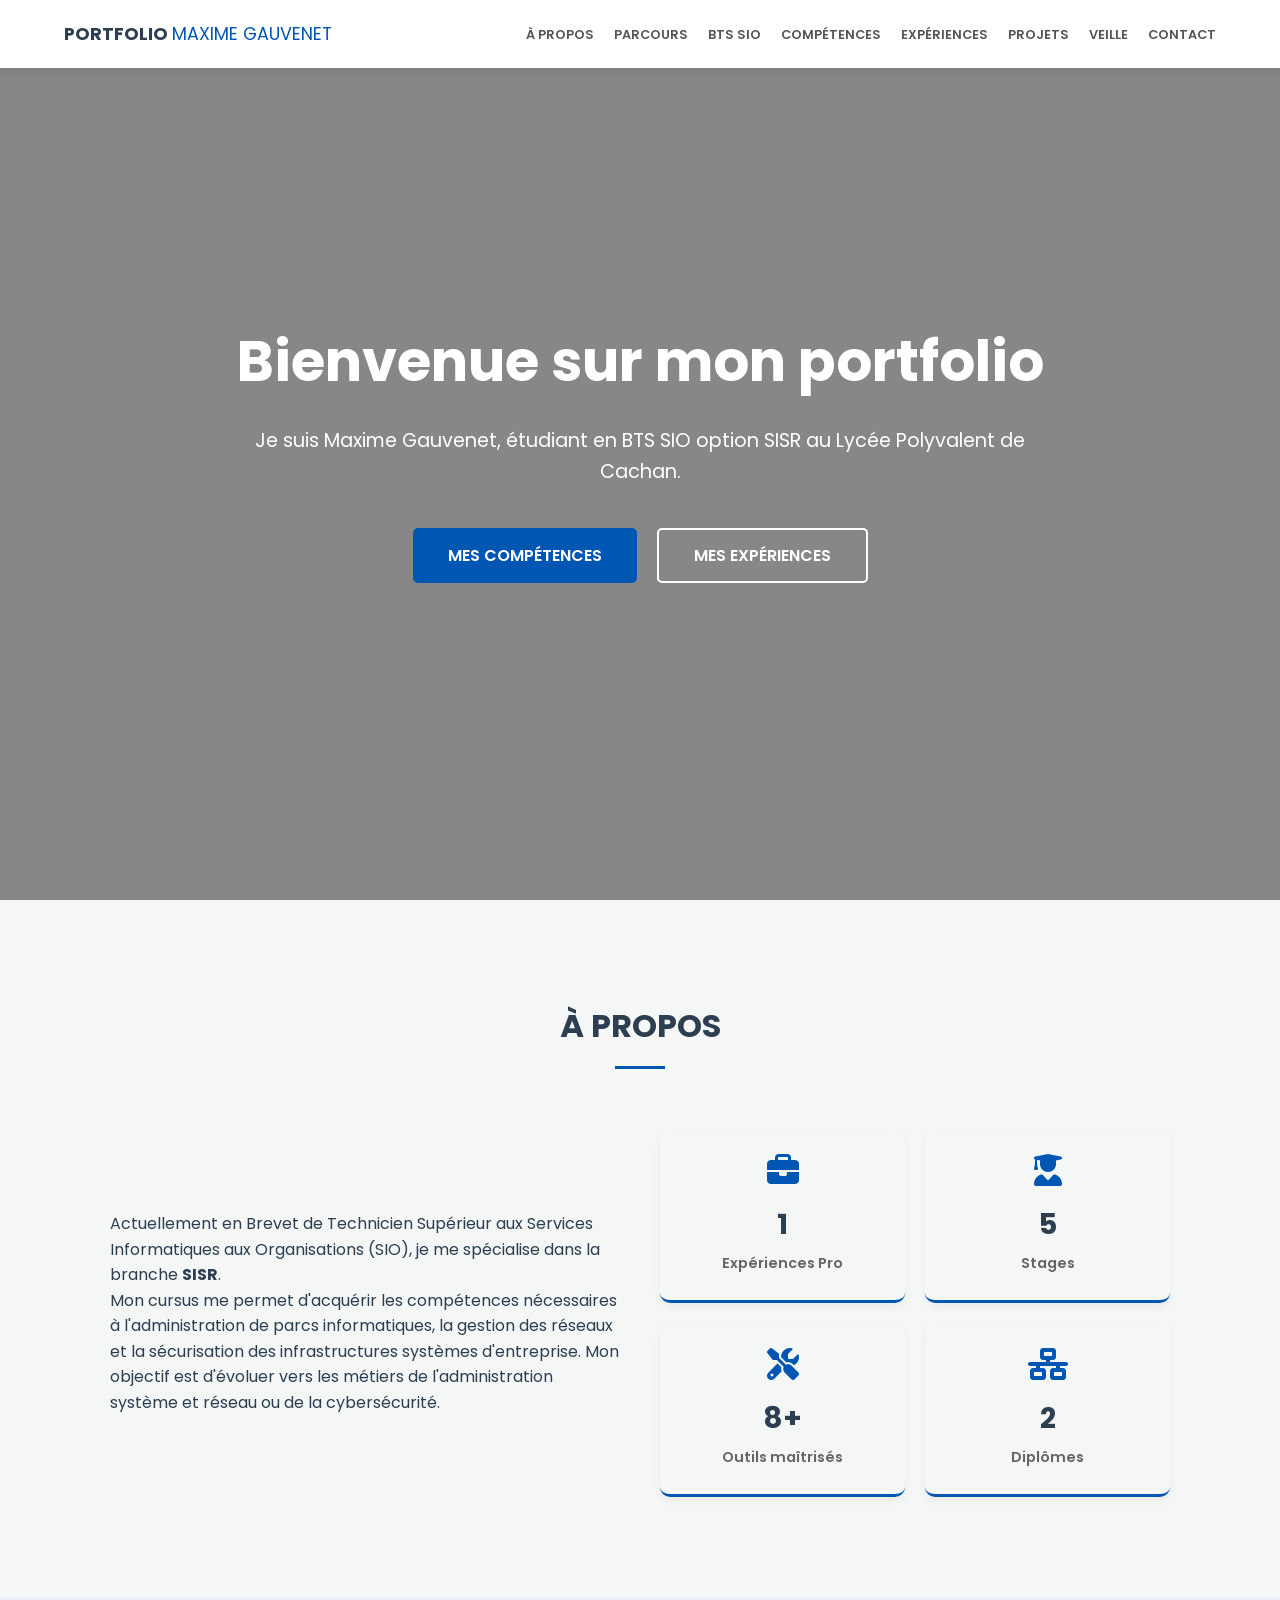
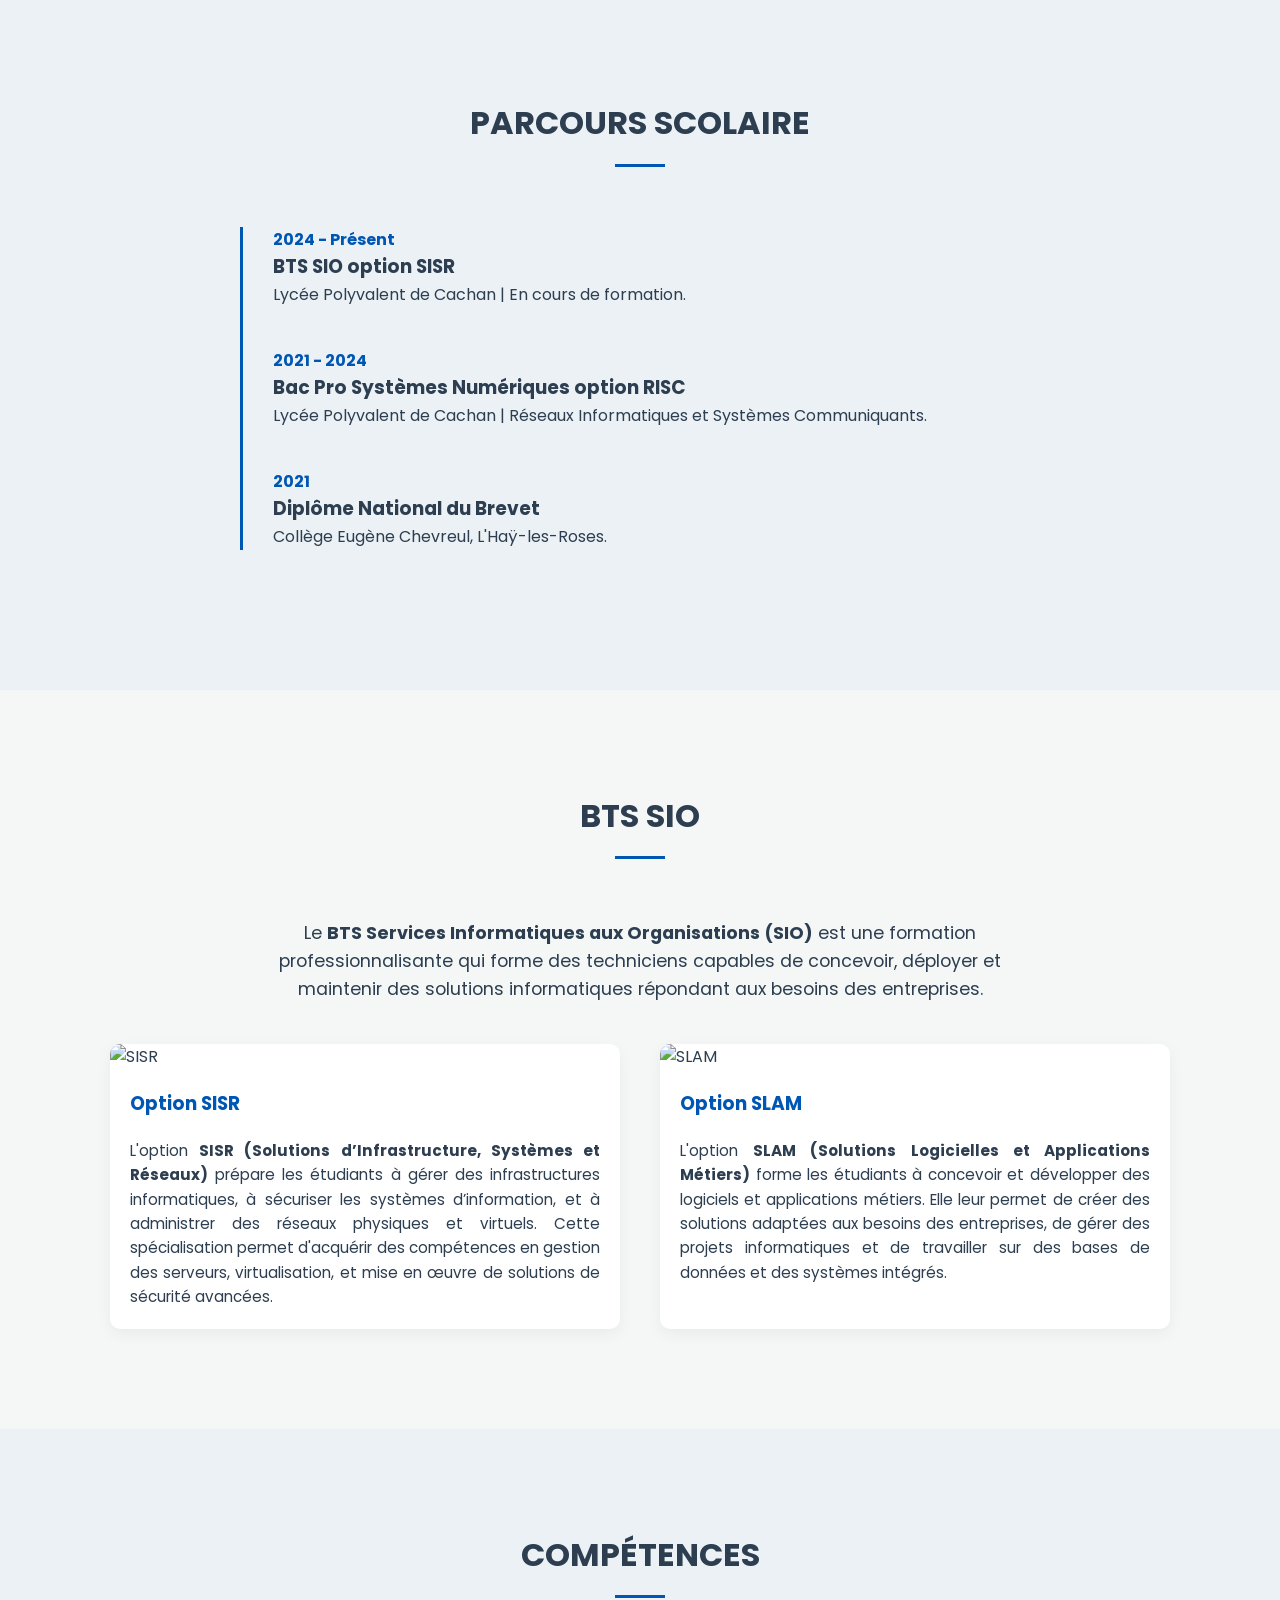
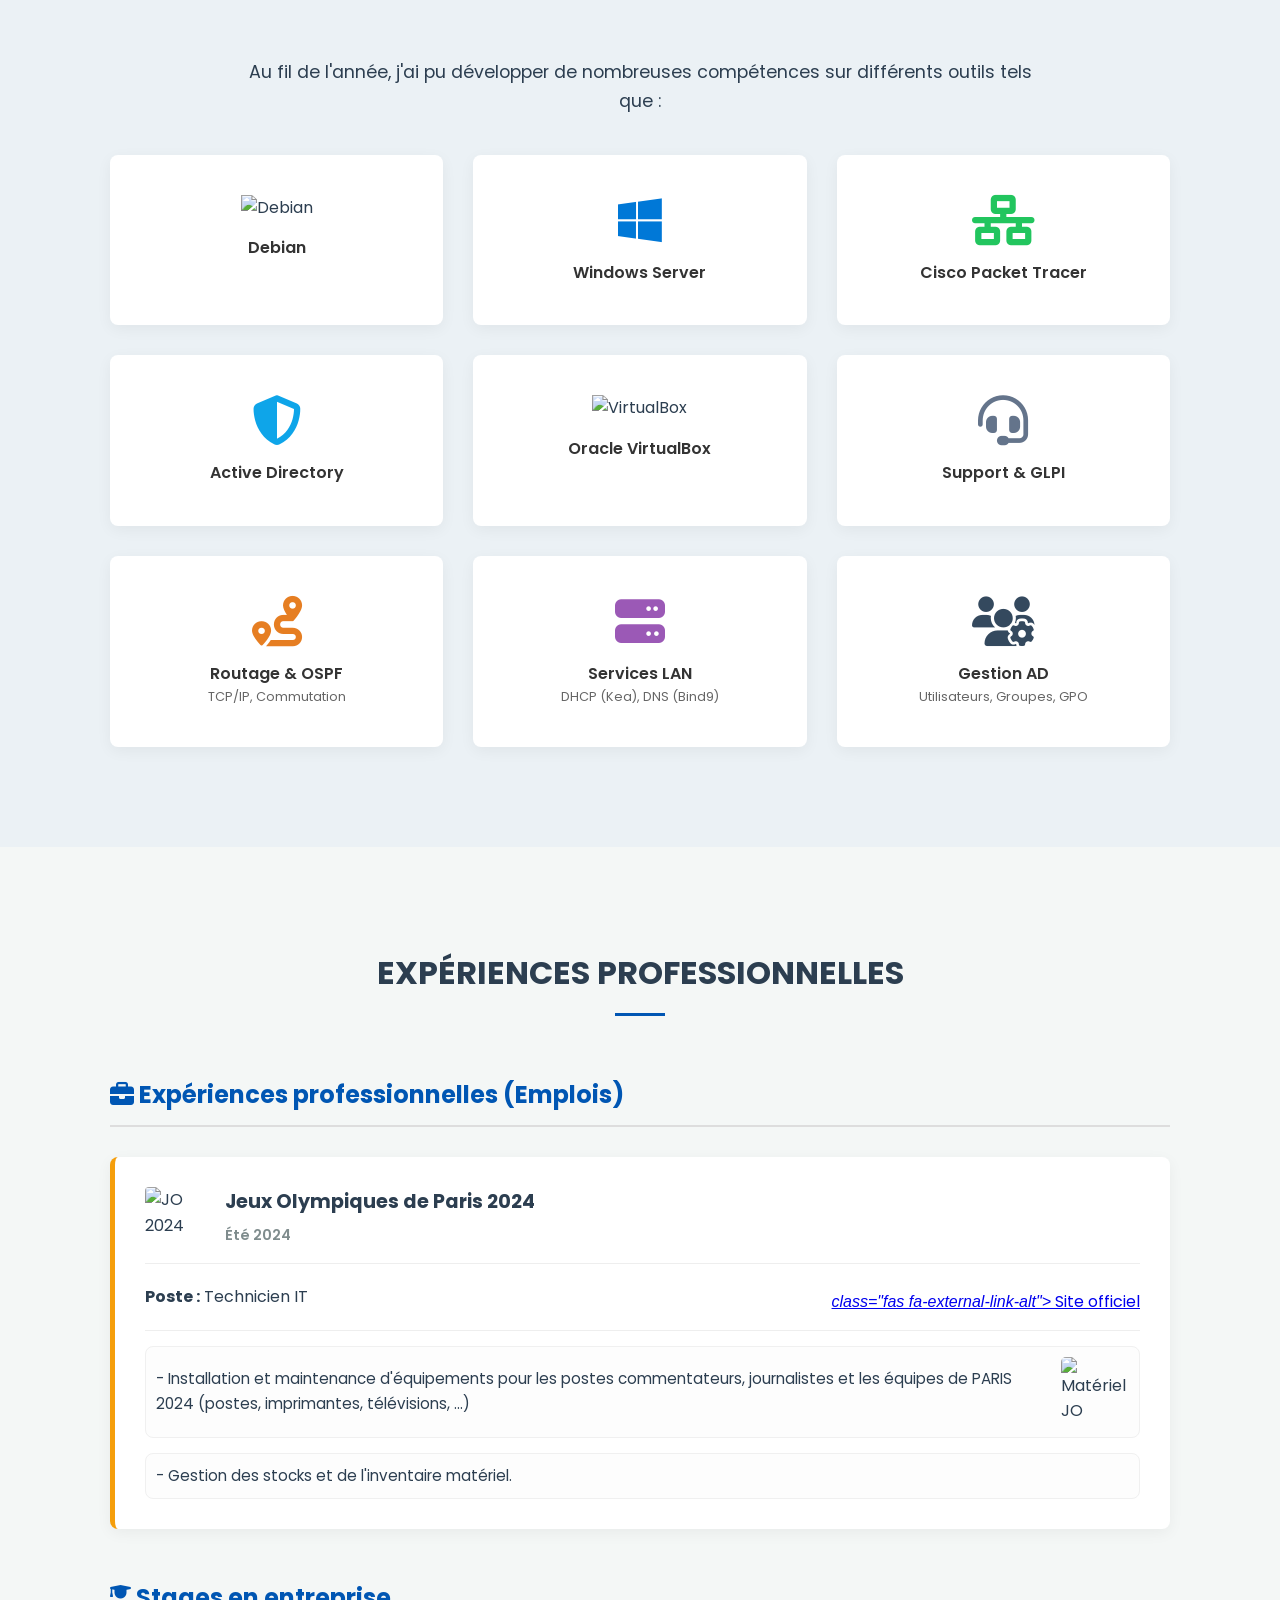
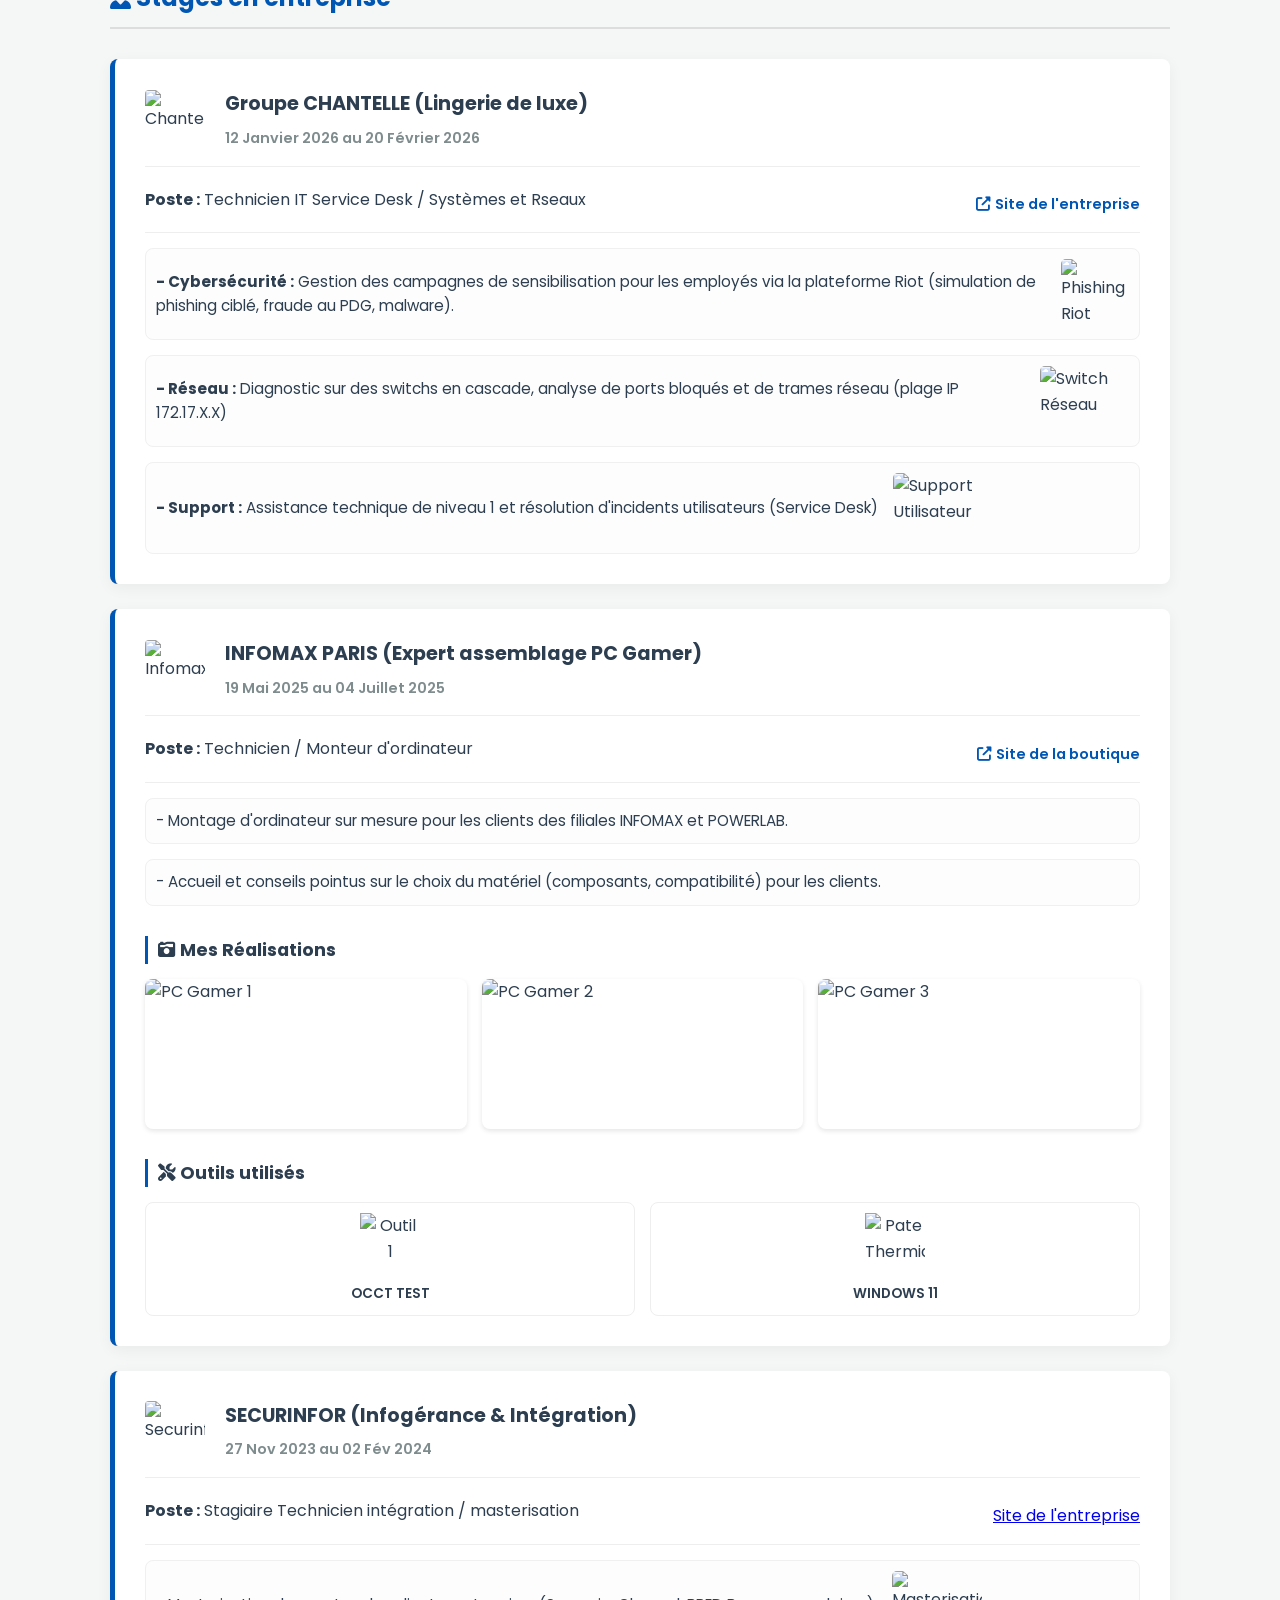
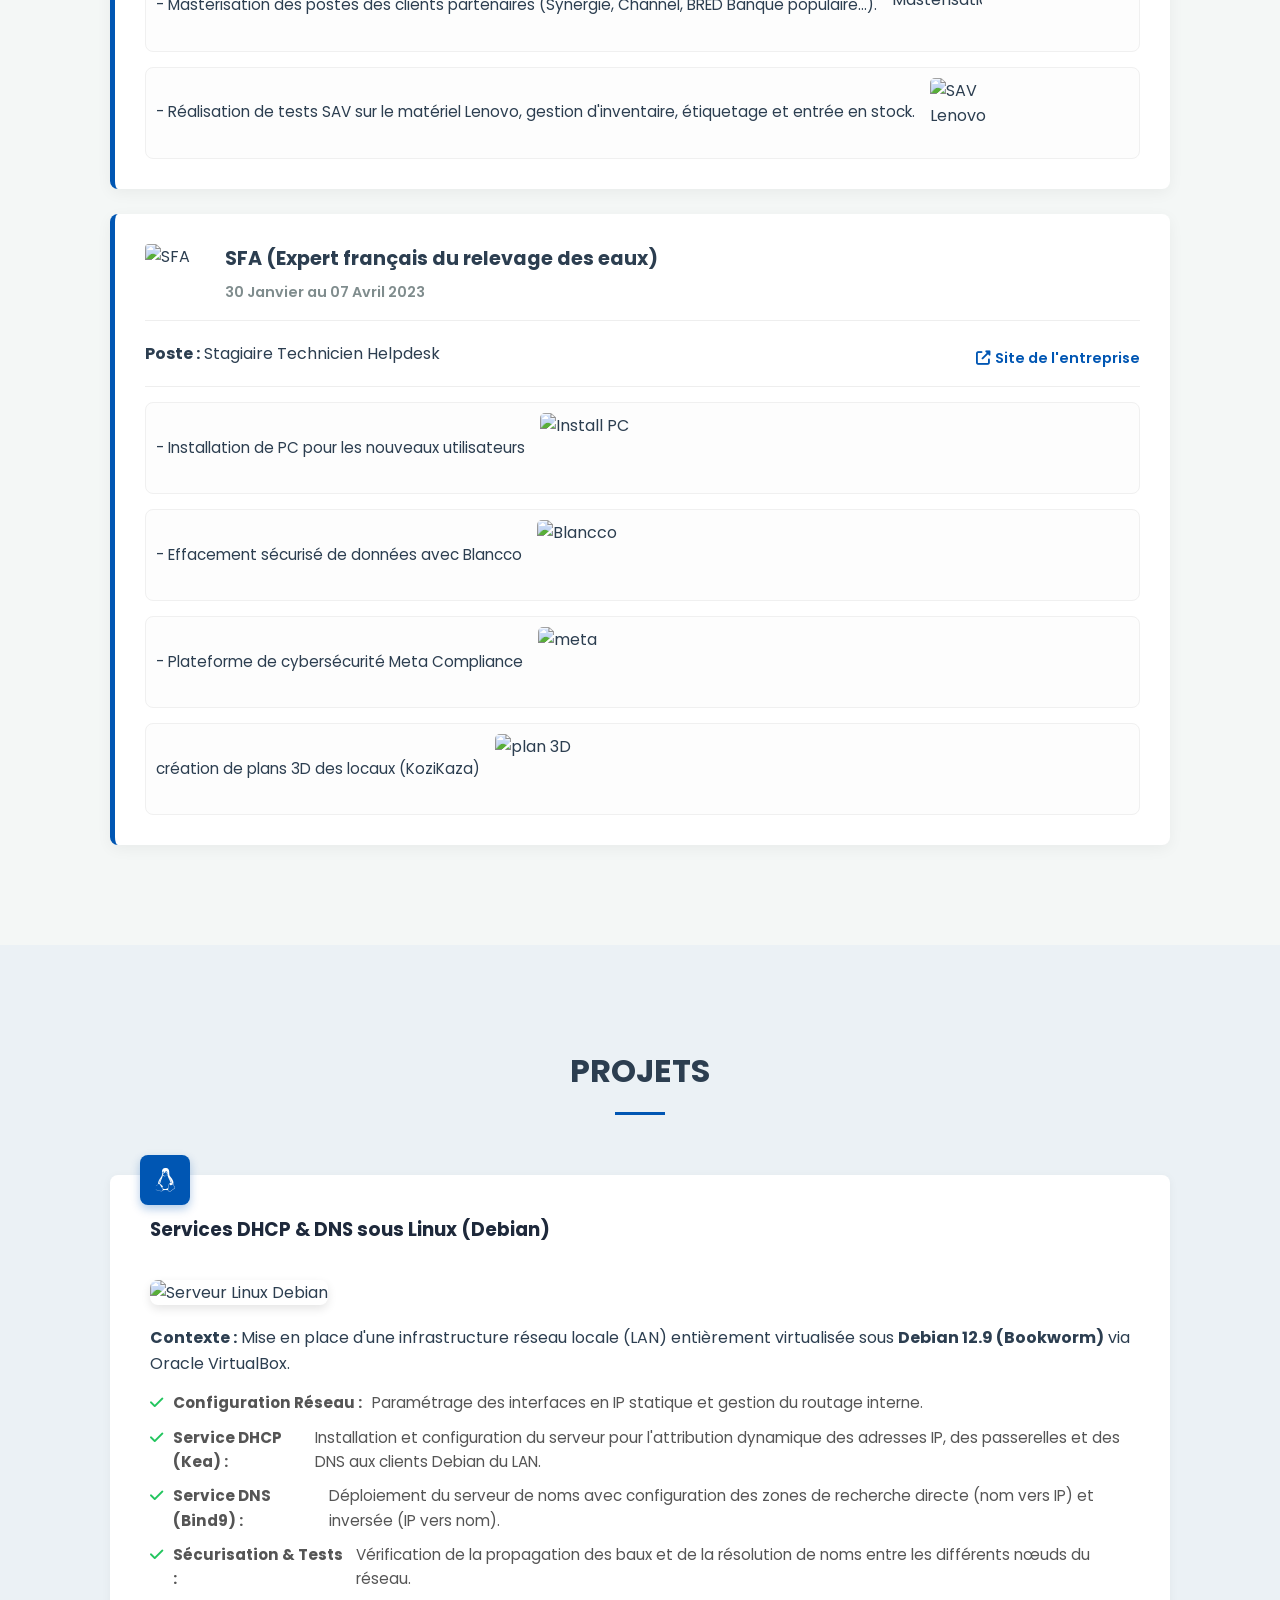
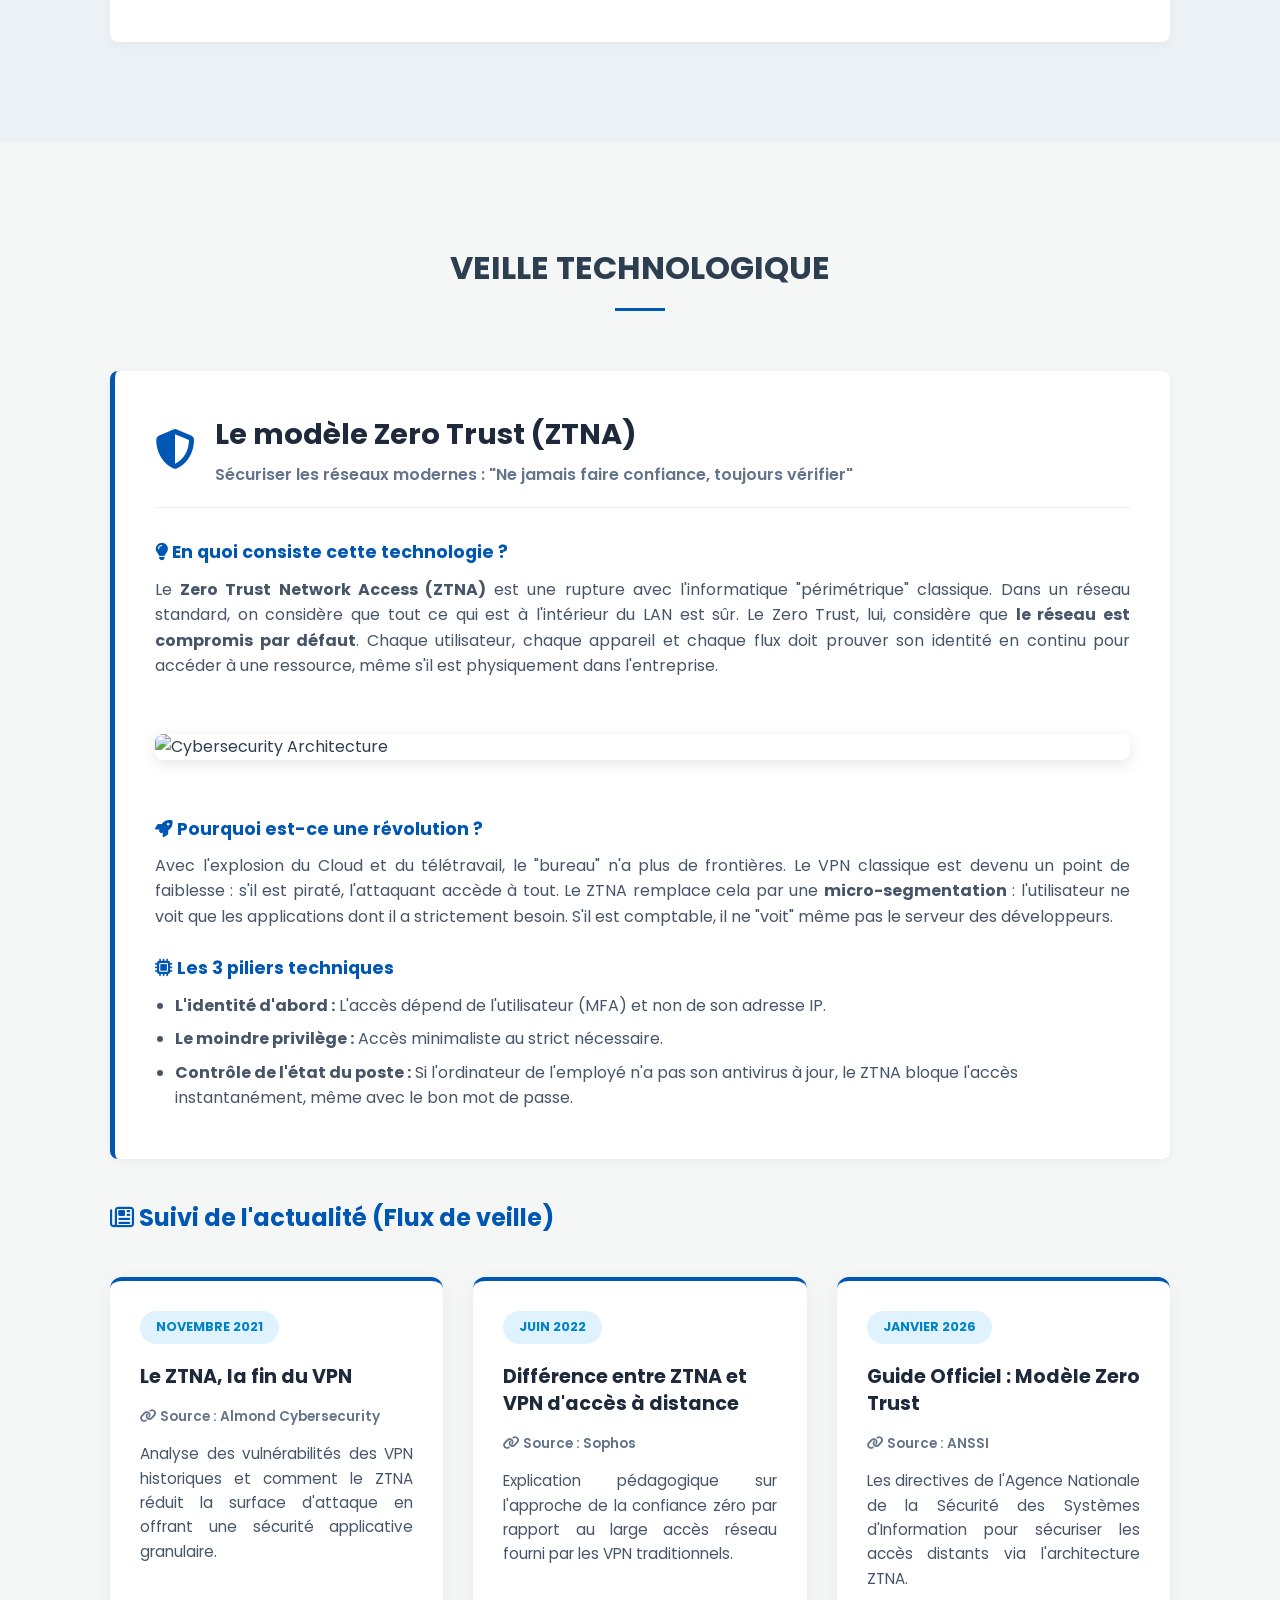
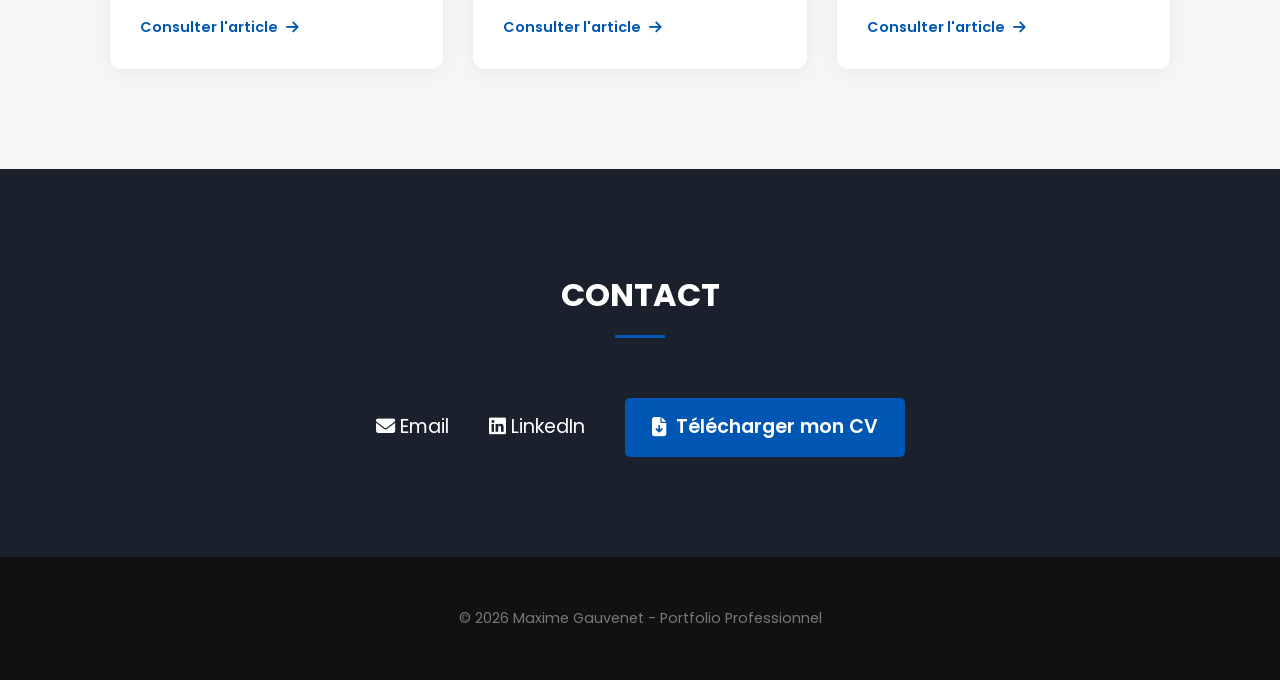
==== commit 933038fc: "Update job titles and descriptions in index.html" ====
--- a/index.html
+++ b/index.html
@@ -184,18 +184,17 @@
                     </div>
                     <div class="exp-body">
                         <div class="job-meta">
-                            <p><strong>Poste :</strong> Agent technique / Support</p>
-                            <a href="https://www.paris2024.org/fr/" target="_blank" class="company-link"><i class="fas fa-external-link-alt"></i> Site officiel</a>
+                            <p><strong>Poste :</strong> Technicien IT</p>
+                            <a href="https://www.olympics.com/fr/olympic-games/paris-2024"><i> class="fas fa-external-link-alt"></i> Site officiel</a>
                         </div>
                         
                         <div class="activity-list">
                             <div class="activity-item">
+                                <p>- Installation et maintenance d'équipements pour les postes commentateurs, journalistes et les équipes de PARIS 2024 (postes, imprimantes, télévisions, ...)</p>
                                 <img src="https://images.unsplash.com/photo-1517433670267-08bbd4be890f?auto=format&fit=crop&w=150&q=80" alt="Matériel JO">
-                                <p>Installation et maintenance d'équipements pour les postes commentateurs, journalistes et les équipes de PARIS 2024 (postes, imprimantes, télévisions, ...)</p>
-                            </div>
-                            <div class="activity-item">
-                                <img src="https://images.unsplash.com/photo-1586528116311-ad8ed7c83a7f?auto=format&fit=crop&w=150&q=80" alt="Stock">
-                                <p>Gestion des stocks et de l'inventaire matériel.</p>
+                            </div>
+                            <div class="activity-item">
+                                <p>- Gestion des stocks et de l'inventaire matériel.</p>
                             </div>
                         </div>
                     </div>
@@ -215,22 +214,22 @@
                     </div>
                     <div class="exp-body">
                         <div class="job-meta">
-                            <p><strong>Poste :</strong> Technicien IT Service Desk</p>
+                            <p><strong>Poste :</strong> Technicien IT Service Desk / Systèmes et Rseaux</p>
                             <a href="https://chantelle.com/" target="_blank" class="company-link"><i class="fas fa-external-link-alt"></i> Site de l'entreprise</a>
                         </div>
                         
                         <div class="activity-list">
                             <div class="activity-item">
+                                <p><strong>- Cybersécurité :</strong> Gestion des campagnes de sensibilisation pour les employés via la plateforme Riot (simulation de phishing ciblé, fraude au PDG, malware).</p>
                                 <img src="https://images.unsplash.com/photo-1614064641936-3899897fa284?auto=format&fit=crop&w=150&q=80" alt="Phishing Riot">
-                                <p><strong>Cybersécurité :</strong> Gestion des campagnes de sensibilisation pour les employés via la plateforme Riot (simulation de phishing ciblé, fraude au PDG, malware).</p>
-                            </div>
-                            <div class="activity-item">
+                            </div>
+                            <div class="activity-item">
+                                <p><strong>- Réseau :</strong> Diagnostic sur des switchs en cascade, analyse de ports bloqués et de trames réseau (plage IP 172.17.X.X)</p>
                                 <img src="https://images.unsplash.com/photo-1558494949-ef010cbdcc31?auto=format&fit=crop&w=150&q=80" alt="Switch Réseau">
-                                <p><strong>Réseau :</strong> Diagnostic sur des switchs en cascade, analyse de ports bloqués et de trames réseau (plage IP 172.17.X.X).</p>
-                            </div>
-                            <div class="activity-item">
+                            </div>
+                            <div class="activity-item"> 
+                                <p><strong>- Support :</strong> Assistance technique de niveau 1 et résolution d'incidents utilisateurs (Service Desk)</p>
                                 <img src="https://images.unsplash.com/photo-1534536281715-e28d76689b4d?auto=format&fit=crop&w=150&q=80" alt="Support Utilisateur">
-                                <p><strong>Support :</strong> Assistance technique de niveau 1 et résolution d'incidents utilisateurs (Service Desk).</p>
                             </div>
                         </div>
                     </div>
@@ -252,10 +251,10 @@
                         
                         <div class="activity-list">
                             <div class="activity-item">
-                                <p>Montage d'ordinateur sur mesure pour les clients des filiales INFOMAX et POWERLAB.</p>
-                            </div>
-                            <div class="activity-item">
-                                <p>Accueil et conseils pointus sur le choix du matériel (composants, compatibilité) pour les clients.</p>
+                                <p>- Montage d'ordinateur sur mesure pour les clients des filiales INFOMAX et POWERLAB.</p>
+                            </div>
+                            <div class="activity-item">
+                                <p>- Accueil et conseils pointus sur le choix du matériel (composants, compatibilité) pour les clients.</p>
                             </div>
                         </div>
 
@@ -270,15 +269,11 @@
                         <div class="tools-grid">
                             <div class="tool-card">
                                 <img src="https://images.unsplash.com/photo-1581092160562-40aa08e78837?auto=format&fit=crop&w=100&q=80" alt="Outil 1">
-                                <span>Kit iFixit</span>
+                                <span>OCCT TEST</span>
                             </div>
                             <div class="tool-card">
                                 <img src="https://images.unsplash.com/photo-1595327656903-2f54e37ce09b?auto=format&fit=crop&w=100&q=80" alt="Pate Thermique">
-                                <span>Pâte Thermique</span>
-                            </div>
-                            <div class="tool-card">
-                                <img src="https://images.unsplash.com/photo-1518770660439-4636190af475?auto=format&fit=crop&w=100&q=80" alt="Clé USB">
-                                <span>Clés Bootables</span>
+                                <span>WINDOWS 11</span>
                             </div>
                         </div>
                     </div>
@@ -286,7 +281,7 @@
 
                 <div class="experience-card stage-card">
                     <div class="exp-header">
-                        <img src="https://pbs.twimg.com/profile_images/880095659013132289/2coSmMx2_400x400.jpg" alt="Securinfor" class="exp-logo">
+                        <img src="https://www.securinfor.fr//wp-content/uploads/2023/02/securinfor-logo-bleu-2.png" alt="Securinfor" class="exp-logo">
                         <div class="exp-title">
                             <h4><strong>SECURINFOR</strong> (Infogérance & Intégration)</h4>
                             <span class="exp-date">27 Nov 2023 au 02 Fév 2024</span>
@@ -295,17 +290,17 @@
                     <div class="exp-body">
                         <div class="job-meta">
                             <p><strong>Poste :</strong> Stagiaire Technicien intégration / masterisation</p>
-                            <a href="https://securinfor.com/" target="_blank" class="company-link"><i class="fas fa-external-link-alt"></i> Site de l'entreprise</a>
+                            <a href="https://www.securinfor.fr/"></i> Site de l'entreprise</a>
                         </div>
                         
                         <div class="activity-list">
                             <div class="activity-item">
+                                <p>- Masterisation des postes des clients partenaires (Synergie, Channel, BRED Banque populaire...).</p>
                                 <img src="https://images.unsplash.com/photo-1531297172864-45d1b0a11681?auto=format&fit=crop&w=150&q=80" alt="Masterisation">
-                                <p>Masterisation des postes des clients partenaires (Synergie, Channel, BRED Banque populaire...).</p>
-                            </div>
-                            <div class="activity-item">
+                            </div>
+                            <div class="activity-item">
+                                <p>- Réalisation de tests SAV sur le matériel Lenovo, gestion d'inventaire, étiquetage et entrée en stock.</p>
                                 <img src="https://images.unsplash.com/photo-1588508065123-287b28e0131b?auto=format&fit=crop&w=150&q=80" alt="SAV Lenovo">
-                                <p>Réalisation de tests SAV sur le matériel Lenovo, gestion d'inventaire, étiquetage et entrée en stock.</p>
                             </div>
                         </div>
                     </div>
@@ -327,20 +322,20 @@
                         
                         <div class="activity-list">
                             <div class="activity-item">
+                                <p>- Installation de PC pour les nouveaux utilisateurs</p>
                                 <img src="https://images.unsplash.com/photo-1593640495253-23196b27a87f?auto=format&fit=crop&w=150&q=80" alt="Install PC">
-                                <p>Installation de PC pour les nouveaux utilisateurs</p>
-                            </div>
-                            <div class="activity-item">
+                            </div>
+                            <div class="activity-item">
+                                <p>- Effacement sécurisé de données avec Blancco</p>
                                 <img src="https://images.unsplash.com/photo-1618060932014-4bcd7384a511?auto=format&fit=crop&w=150&q=80" alt="Blancco">
-                                <p>Effacement sécurisé de données avec Blancco</p>
-                            </div>
-                            <div class="activity-item">
+                            </div>
+                            <div class="activity-item">
+                                <p>- Plateforme de cybersécurité Meta Compliance</p>
                                 <img src="https://images.unsplash.com/photo-1593640495253-23196b27a87f?auto=format&fit=crop&w=150&q=80" alt="meta">
-                                <p>plateforme de cybersécurité Meta Compliance</p>
-                            </div>
-                            <div class="activity-item">
+                            </div>
+                            <div class="activity-item">
+                                <p>création de plans 3D des locaux (KoziKaza)</p>
                                 <img src="https://images.unsplash.com/photo-1593640495253-23196b27a87f?auto=format&fit=crop&w=150&q=80" alt="plan 3D">
-                                <p>création de plans 3D des locaux (KoziKaza)</p>
                             </div>
                         </div>
                     </div>
--- a/style.css
+++ b/style.css
@@ -189,6 +189,193 @@
     color: white !important;
 }
 
+/* --- SECTION A PROPOS (2 COLONNES) --- */
+.about-layout {
+    display: flex;
+    gap: 40px;
+    align-items: center;
+    flex-wrap: wrap;
+    margin-top: 30px;
+}
+
+.about-text {
+    flex: 1;
+    min-width: 300px;
+    text-align: left;
+}
+
+.about-stats {
+    flex: 1;
+    min-width: 300px;
+    display: grid;
+    grid-template-columns: repeat(2, 1fr);
+    gap: 20px;
+}
+
+.stat-box {
+    background: var(--alt);
+    padding: 25px 15px;
+    border-radius: 10px;
+    text-align: center;
+    box-shadow: 0 4px 10px rgba(0,0,0,0.05);
+    border-bottom: 3px solid var(--primary);
+}
+
+.stat-box i {
+    font-size: 2rem;
+    color: var(--primary);
+    margin-bottom: 10px;
+}
+
+.stat-box h3 {
+    font-size: 1.8rem;
+    margin: 5px 0;
+    color: var(--dark);
+}
+
+.stat-box p {
+    font-size: 0.9rem;
+    margin: 0;
+    color: #666;
+    font-weight: 600;
+}
+
+/* --- EXPERIENCES : METAS & ACTIVITES --- */
+.job-meta {
+    display: flex;
+    justify-content: space-between;
+    align-items: center;
+    flex-wrap: wrap;
+    margin-bottom: 15px;
+    border-bottom: 1px solid #eee;
+    padding-bottom: 10px;
+}
+
+.company-link {
+    color: var(--primary);
+    text-decoration: none;
+    font-size: 0.9rem;
+    font-weight: 600;
+    display: flex;
+    align-items: center;
+    gap: 5px;
+}
+
+.company-link:hover {
+    text-decoration: underline;
+}
+
+.activity-list {
+    display: flex;
+    flex-direction: column;
+    gap: 15px;
+}
+
+.activity-item {
+    display: flex;
+    align-items: center;
+    gap: 15px;
+    background: #fdfdfd;
+    padding: 10px;
+    border-radius: 8px;
+    border: 1px solid #f0f0f0;
+}
+
+.activity-item img {
+    width: 90px;
+    height: 70px;
+    object-fit: cover;
+    border-radius: 5px;
+}
+
+.activity-item p {
+    margin: 0;
+    font-size: 0.95rem;
+}
+
+/* --- EXPERIENCES : SOUS-SECTIONS INFOMAX --- */
+.custom-subtitle {
+    margin-top: 30px;
+    margin-bottom: 15px;
+    color: var(--dark);
+    font-size: 1.1rem;
+    border-left: 3px solid var(--primary);
+    padding-left: 10px;
+}
+
+.gallery-grid {
+    display: grid;
+    grid-template-columns: repeat(auto-fit, minmax(150px, 1fr));
+    gap: 15px;
+}
+
+.gallery-grid img {
+    width: 100%;
+    height: 150px;
+    object-fit: cover;
+    border-radius: 8px;
+    box-shadow: 0 2px 5px rgba(0,0,0,0.1);
+}
+
+.tools-grid {
+    display: grid;
+    grid-template-columns: repeat(auto-fit, minmax(120px, 1fr));
+    gap: 15px;
+}
+
+.tool-card {
+    background: #fff;
+    padding: 10px;
+    border-radius: 8px;
+    border: 1px solid #eee;
+    text-align: center;
+    display: flex;
+    flex-direction: column;
+    align-items: center;
+    gap: 10px;
+}
+
+.tool-card img {
+    width: 60px;
+    height: 60px;
+    object-fit: contain;
+}
+
+.tool-card span {
+    font-size: 0.85rem;
+    font-weight: 600;
+}
+
+/* --- VEILLE : BOUTON RSS --- */
+.btn-rss {
+    background-color: #f26522; /* Couleur officielle RSS */
+    color: white;
+    padding: 8px 15px;
+    border-radius: 5px;
+    text-decoration: none;
+    font-weight: bold;
+    font-size: 0.9rem;
+    display: inline-flex;
+    align-items: center;
+    gap: 8px;
+    transition: 0.3s;
+}
+
+.btn-rss:hover {
+    background-color: #d9561b;
+    color: white;
+}
+
+/* Rendre l'image de la veille de nouveau propre si nécessaire */
+.veille-img {
+    width: 100%;
+    max-height: 350px;
+    object-fit: cover;
+    border-radius: 8px;
+    margin: 30px 0;
+    box-shadow: 0 4px 15px rgba(0,0,0,0.1);
+}
+
 /* CLASSE POUR CACHER LES INFOS SENSIBLES */
 .redacted { color: #e74c3c; font-weight: bold; background: #fadbd8; padding: 2px 6px; border-radius: 3px; }
 
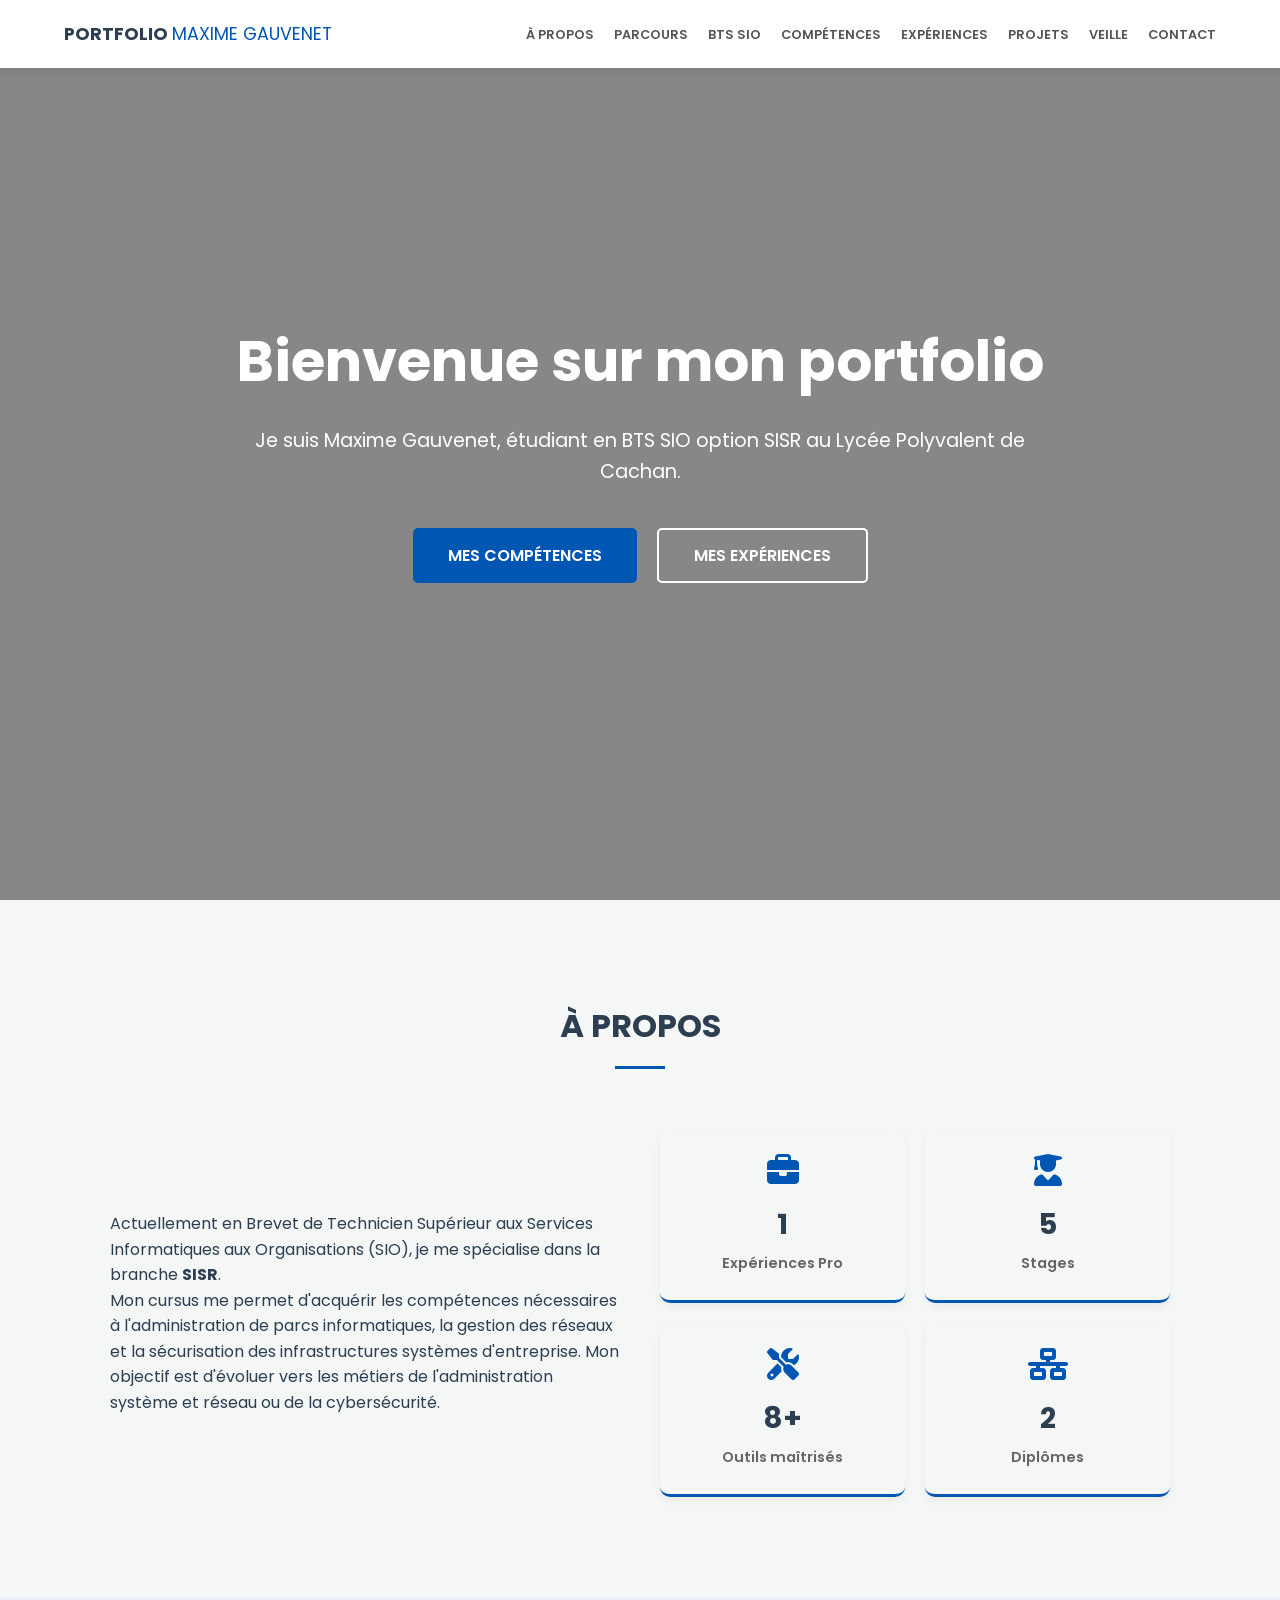
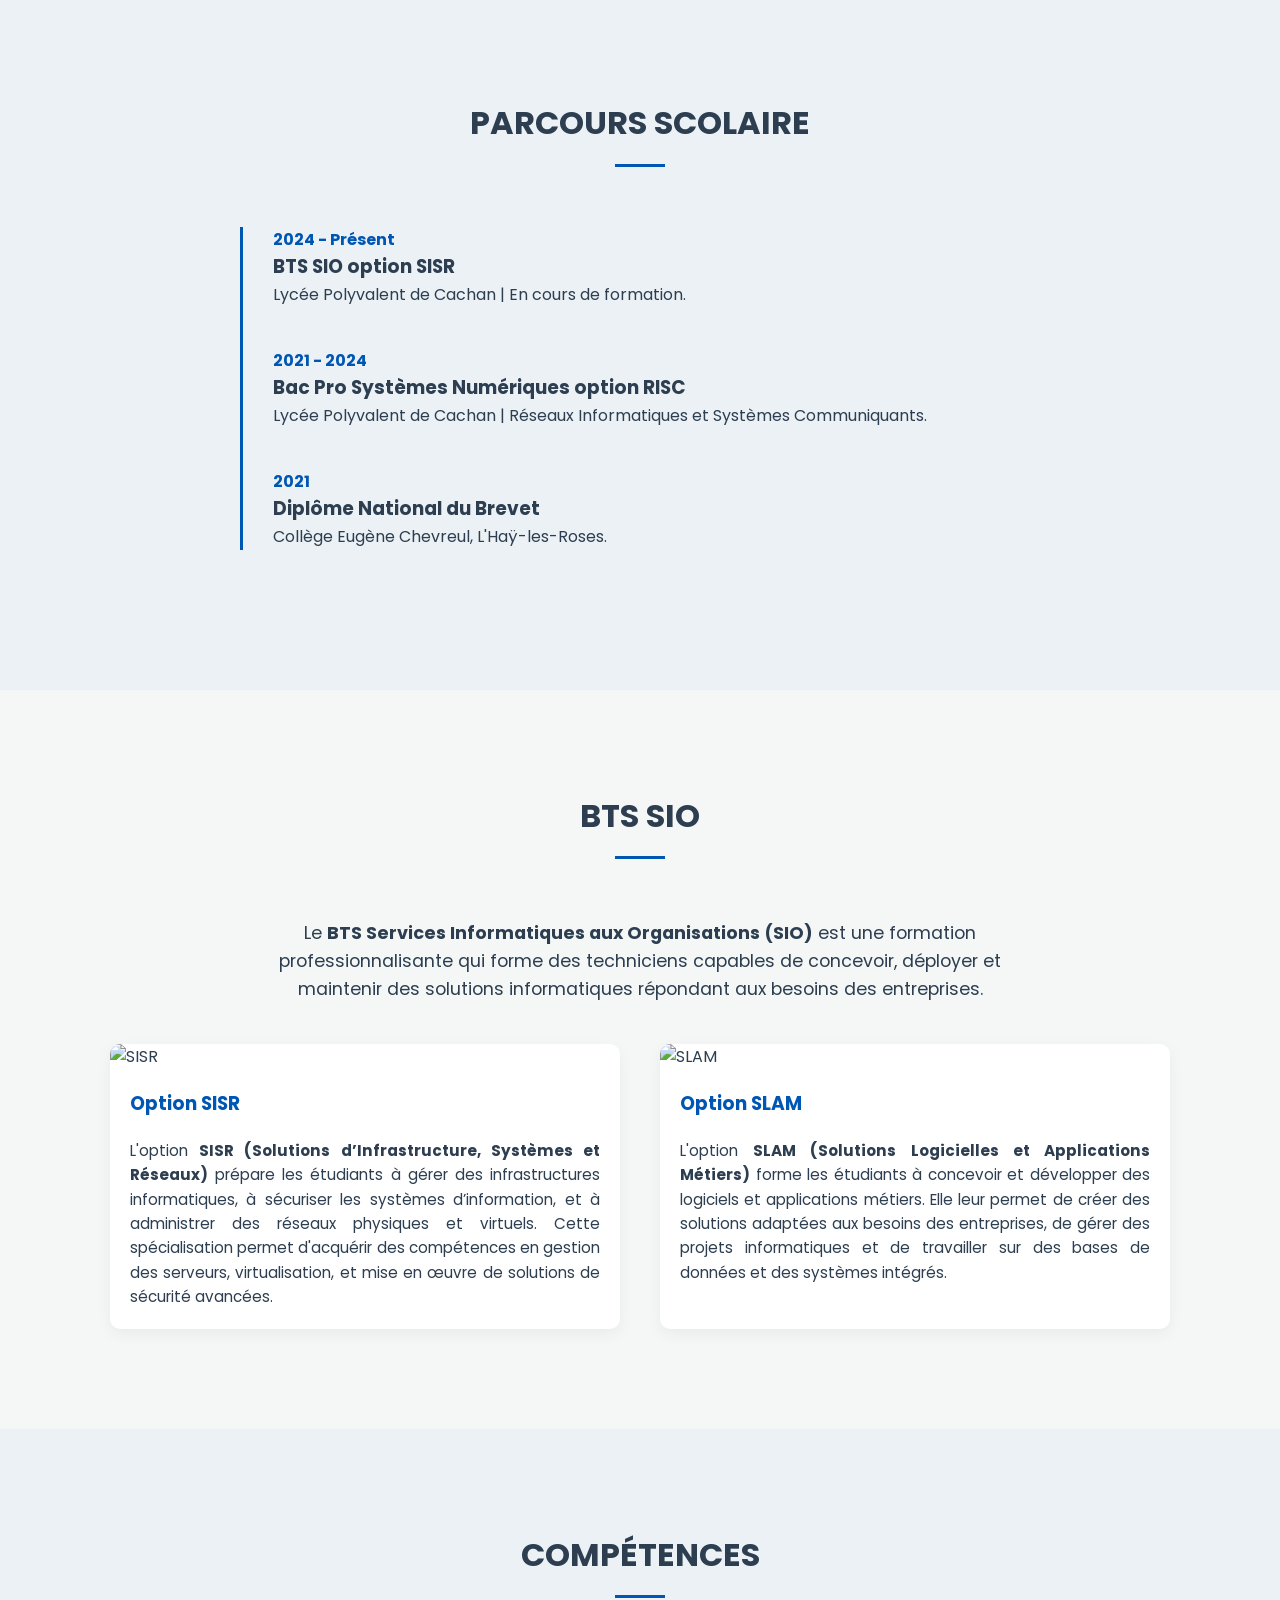
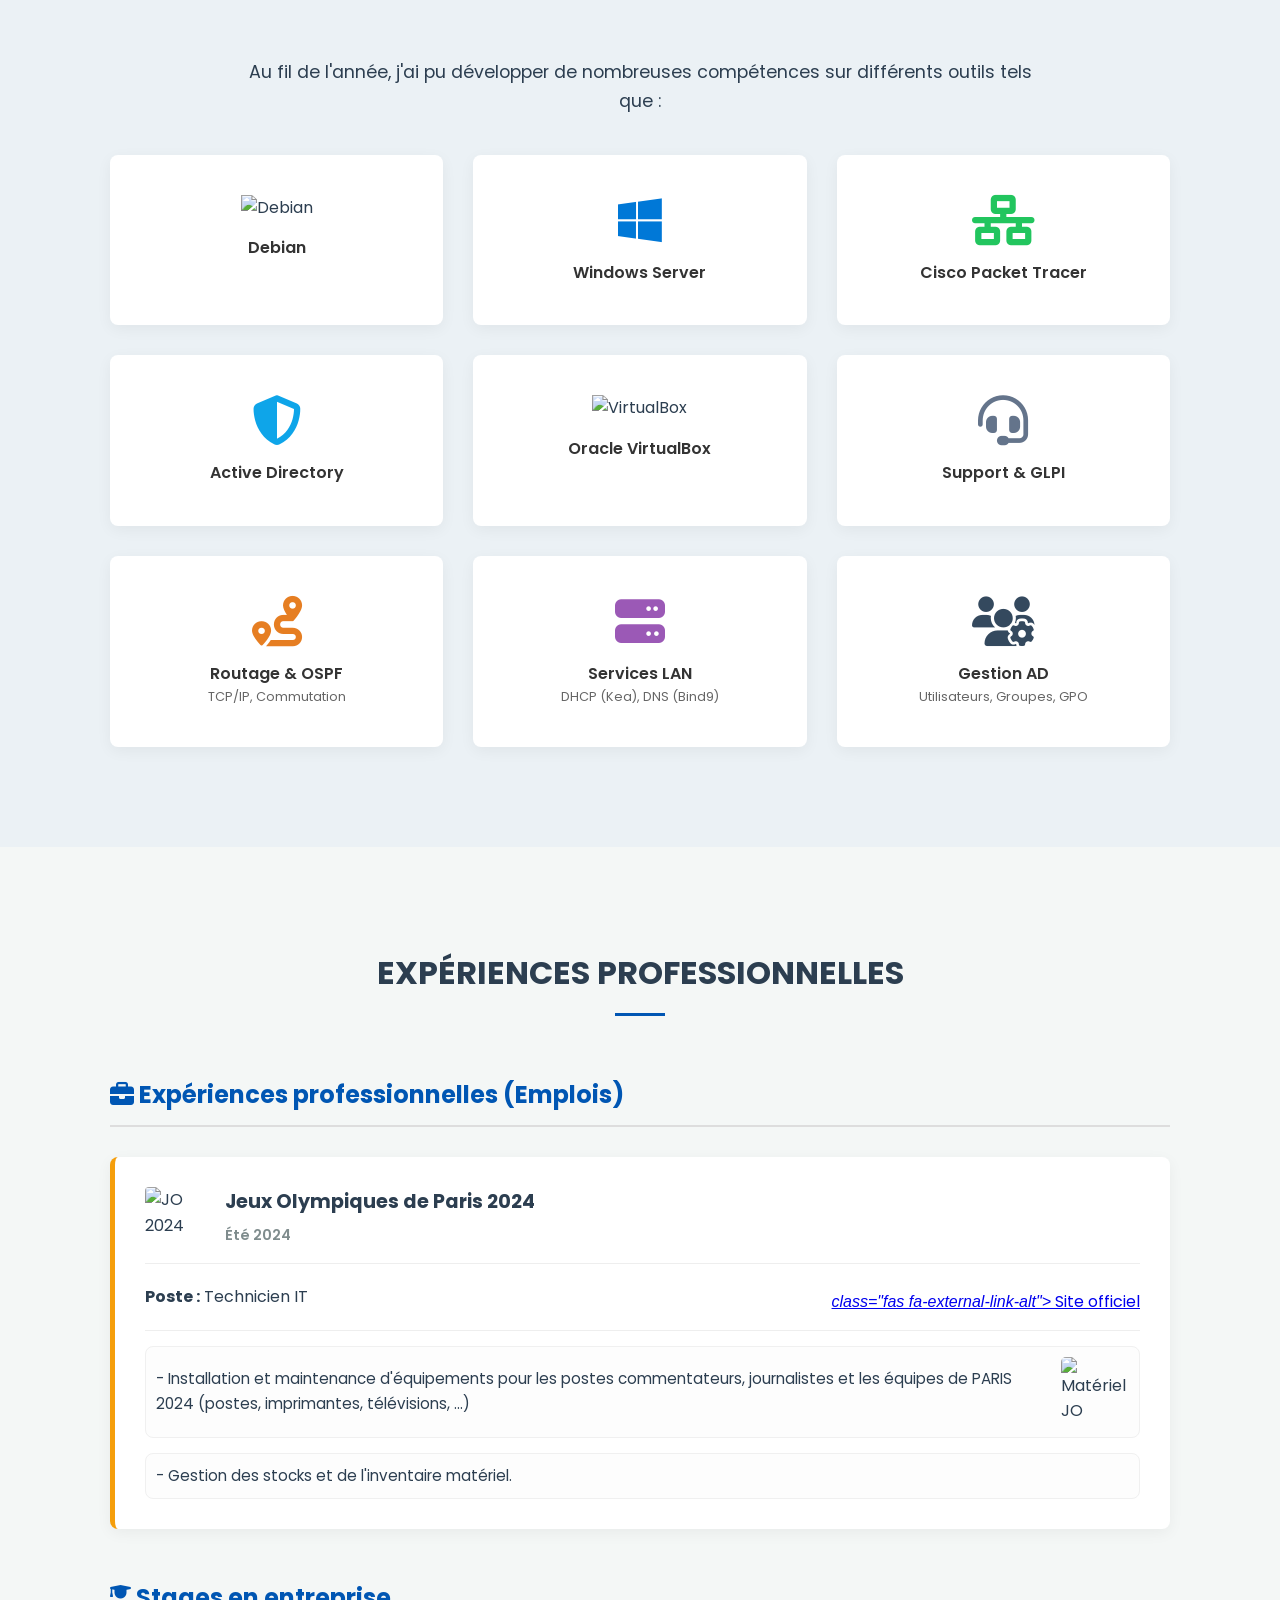
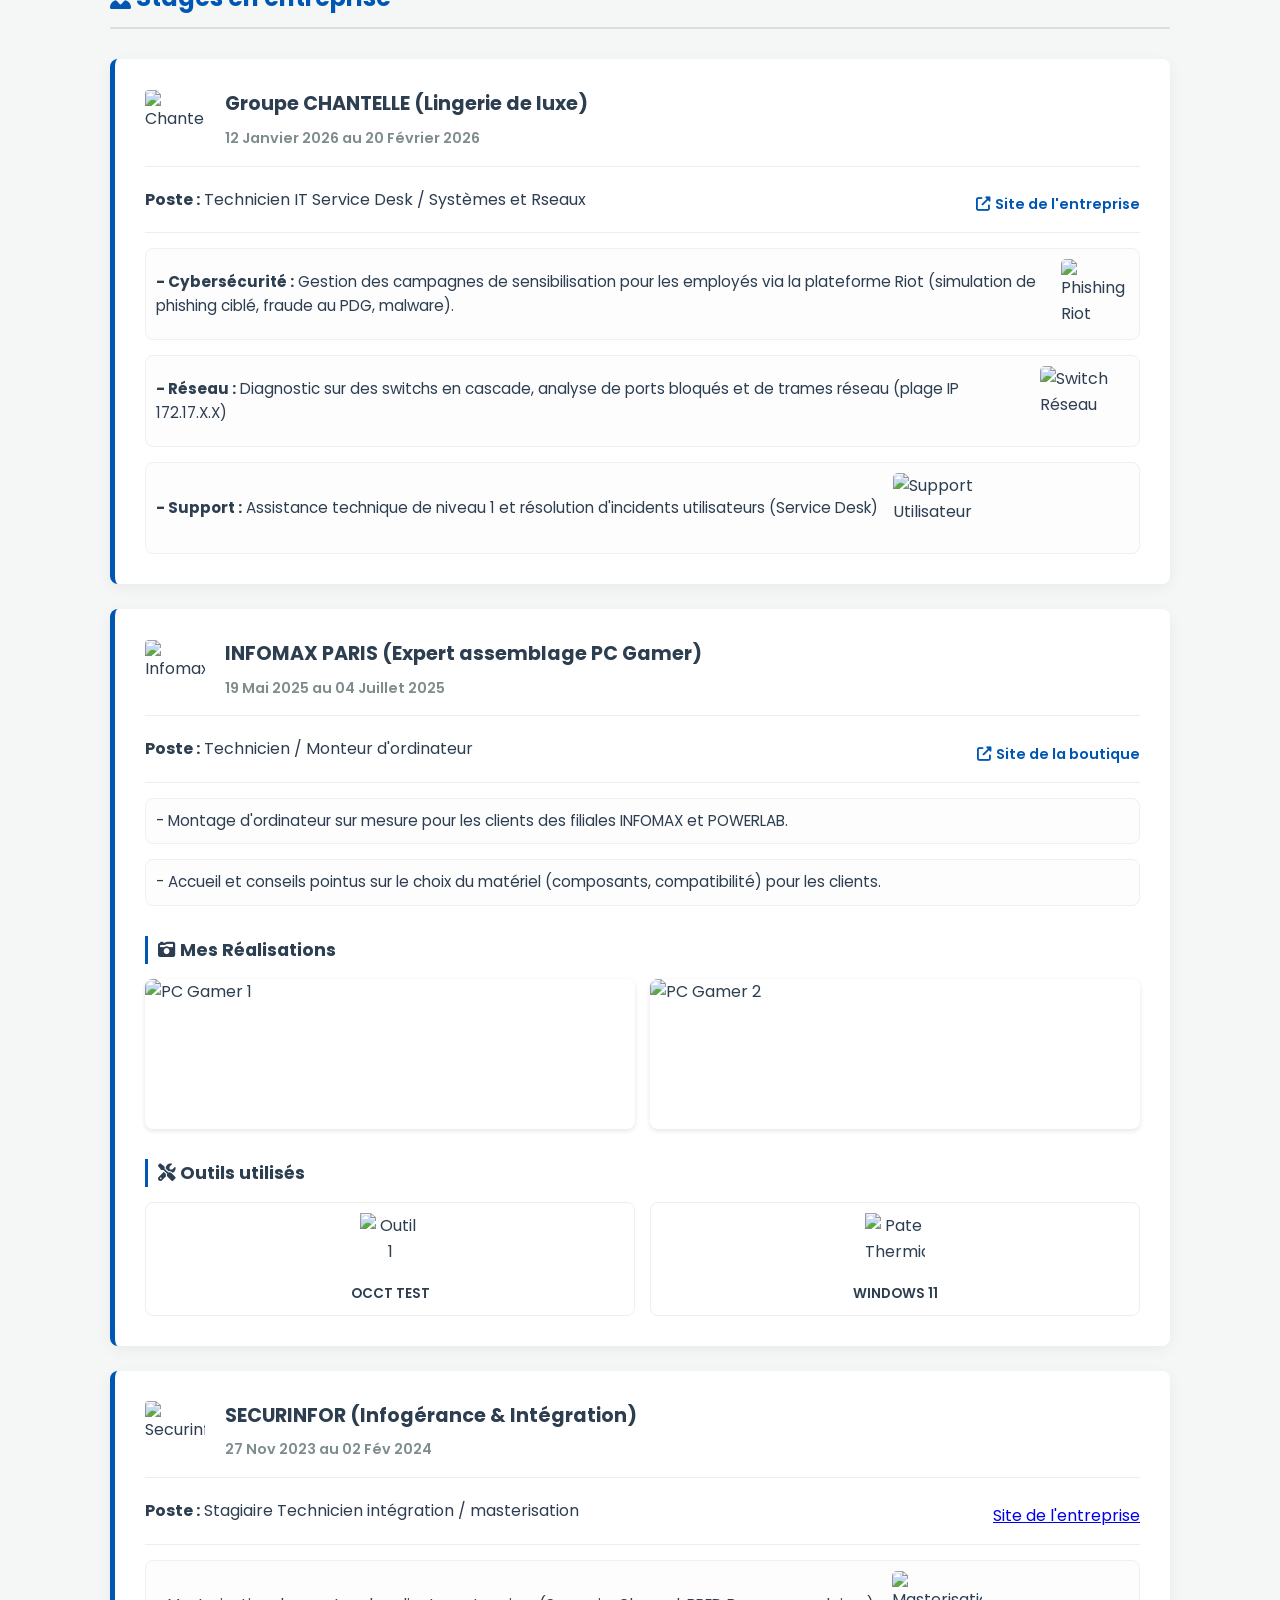
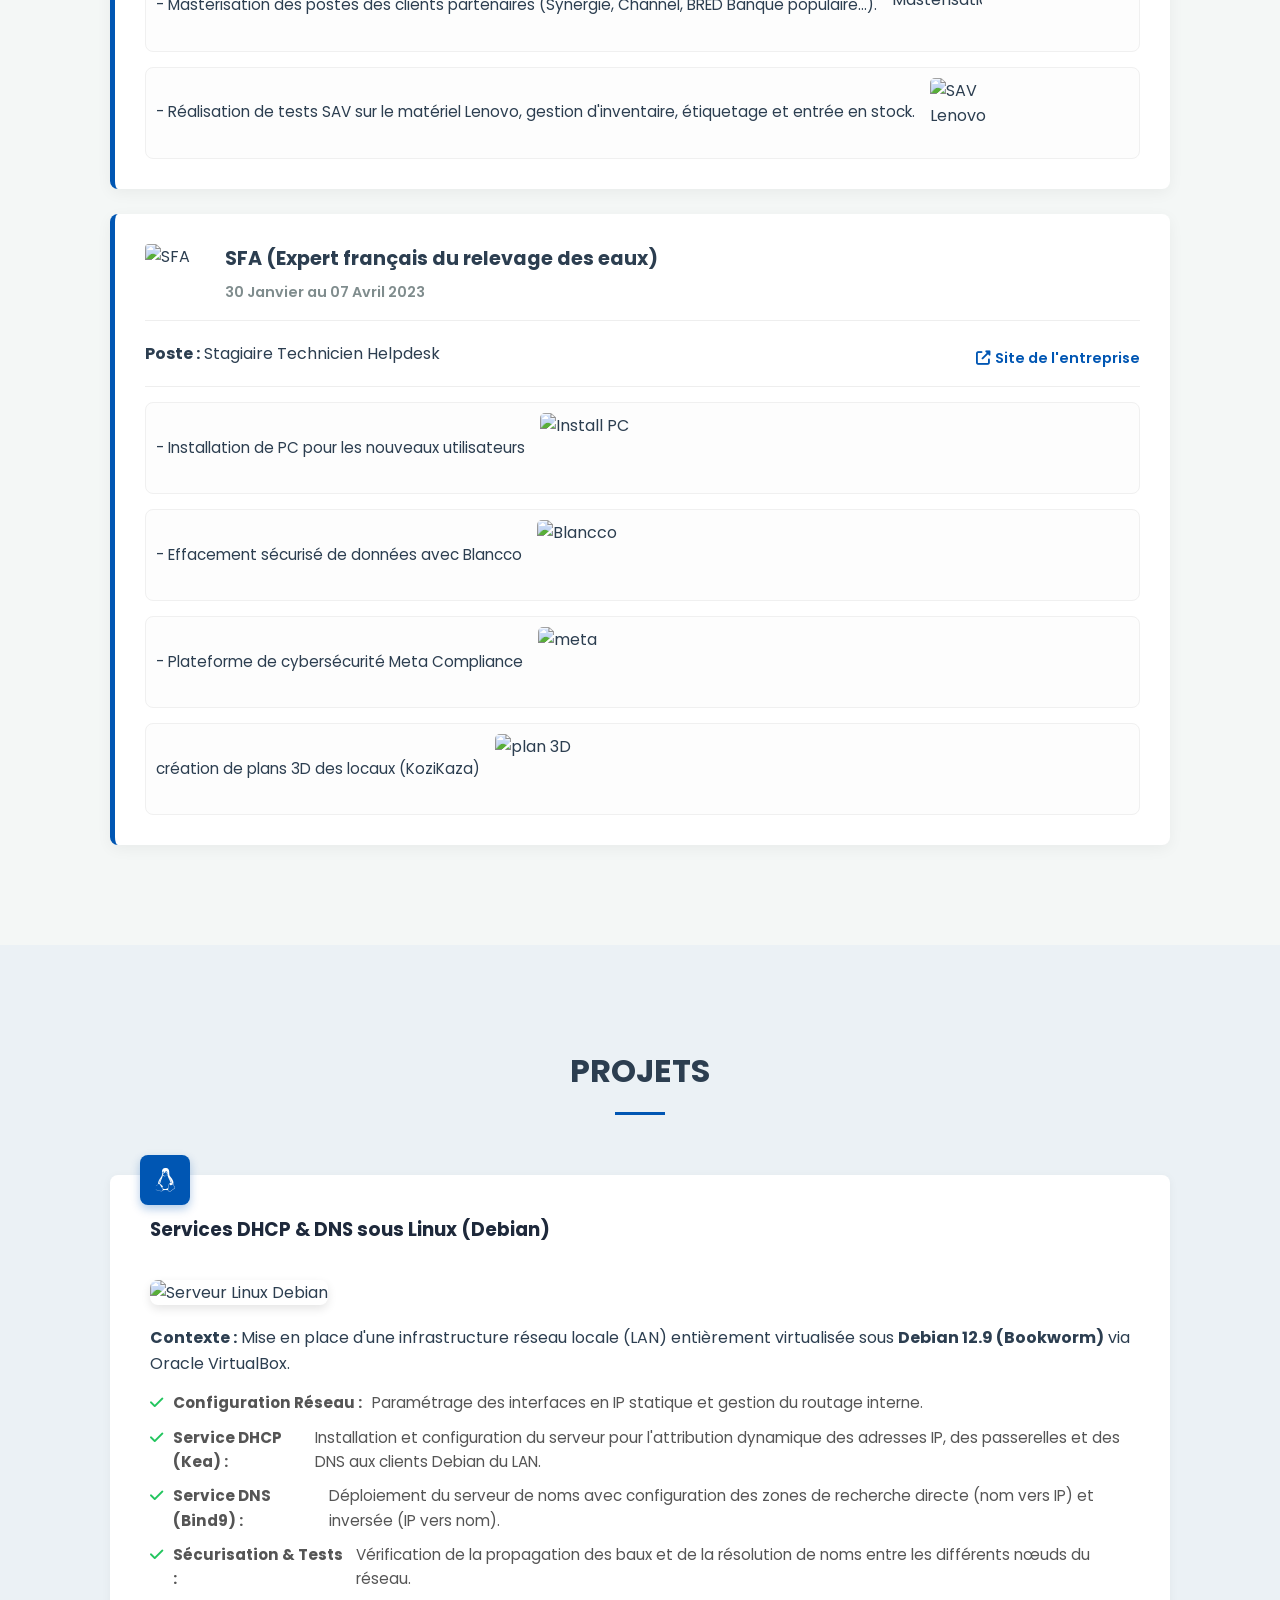
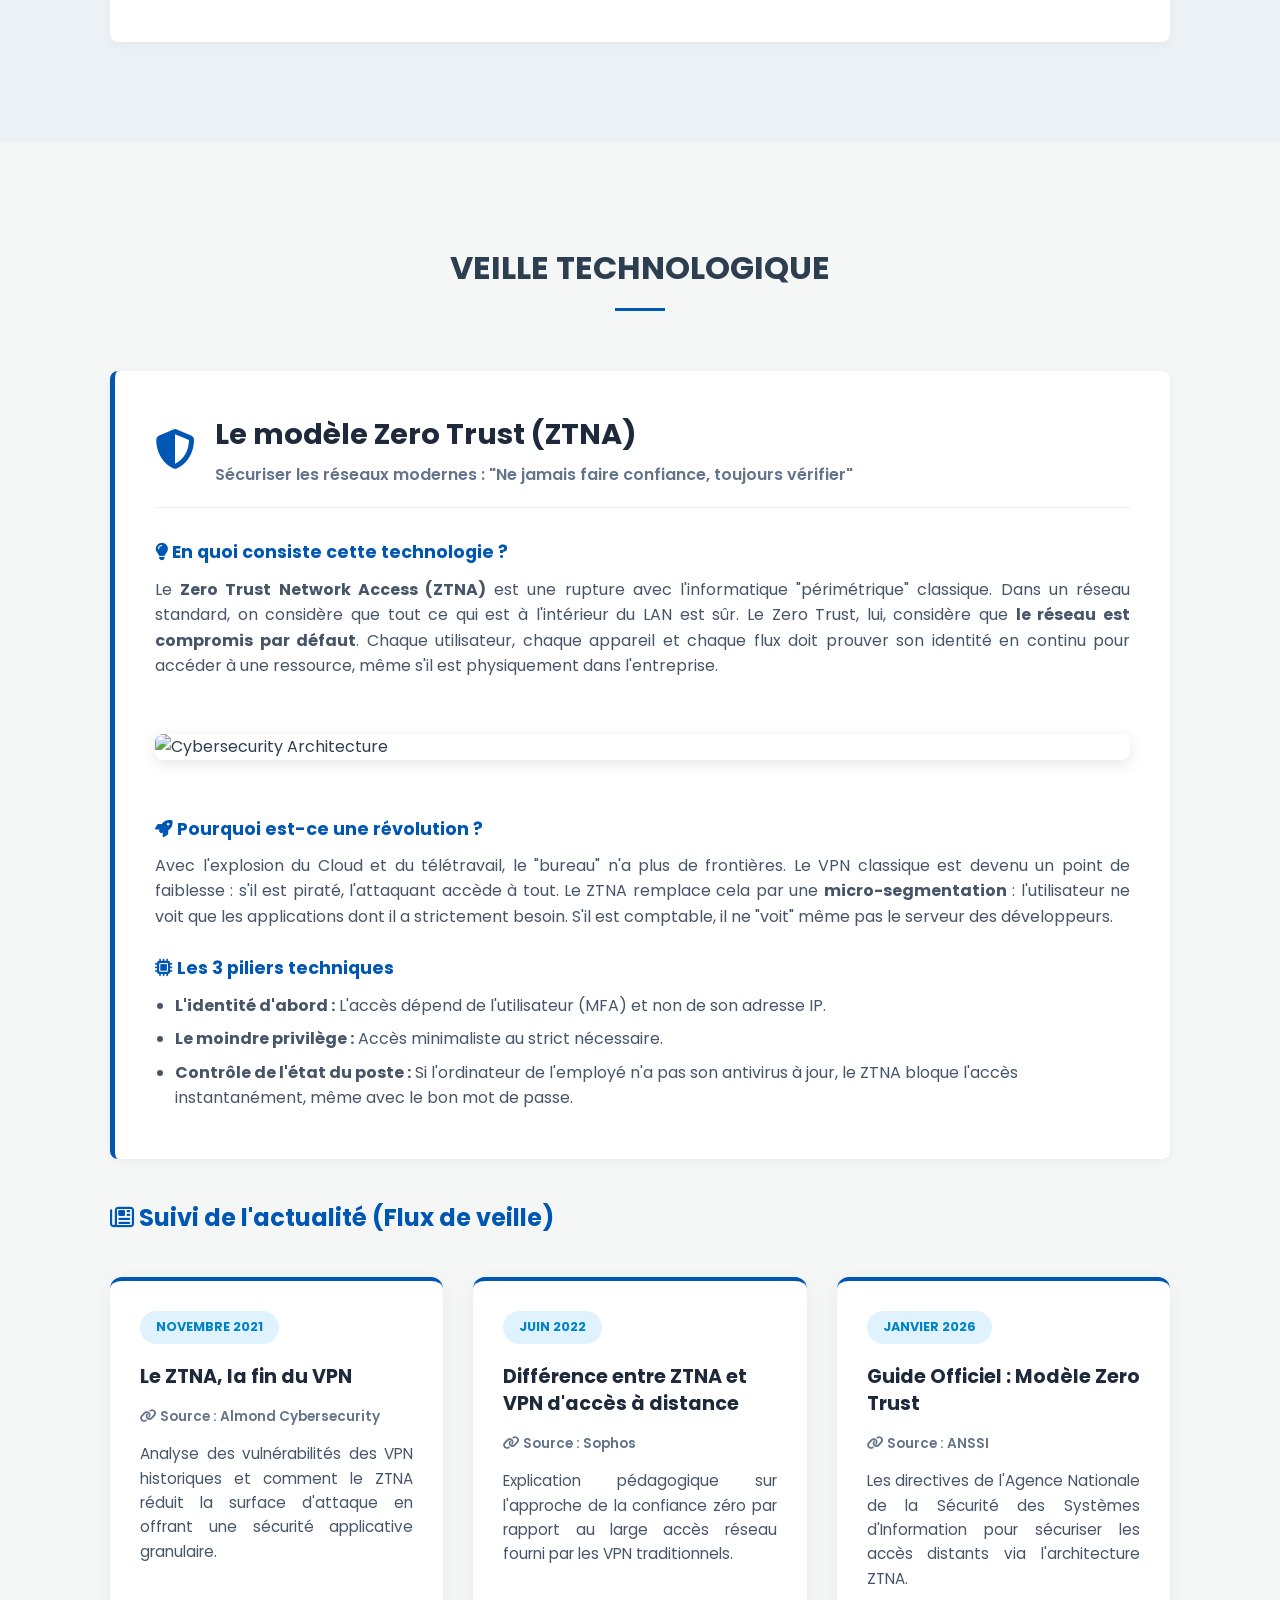
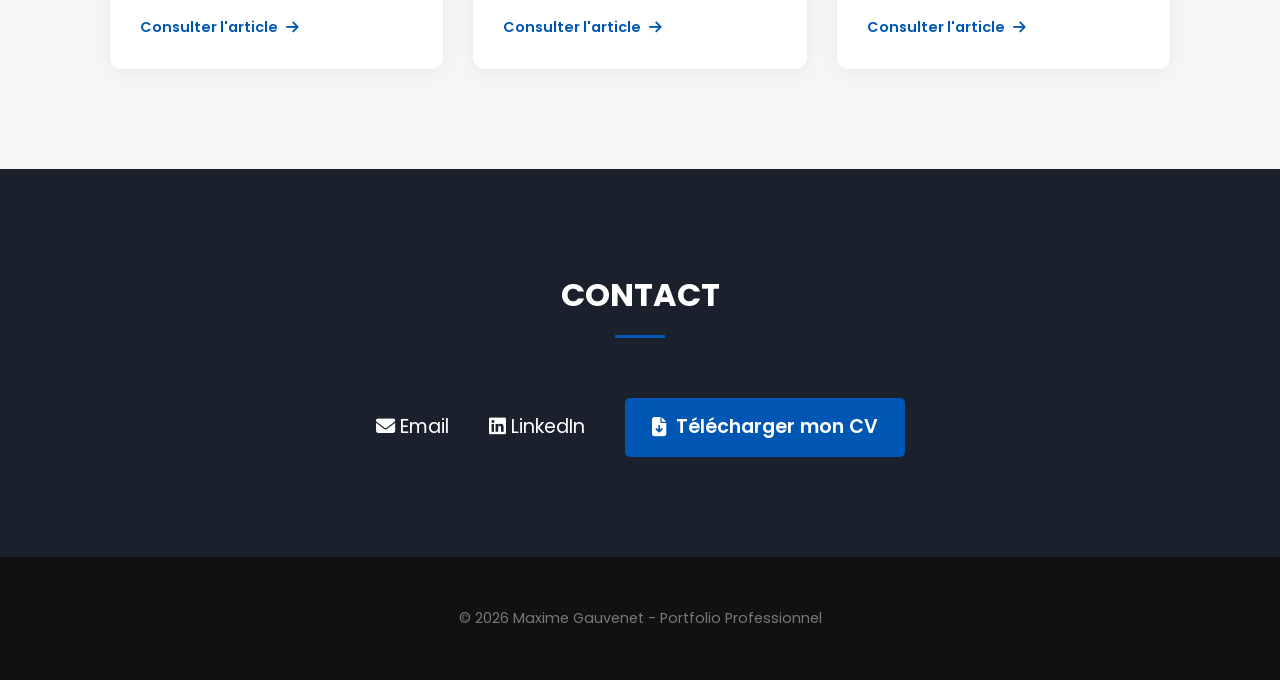
==== commit 420b974c: "Update image sources and replace HEIC files" ====
--- a/index.html
+++ b/index.html
@@ -260,19 +260,18 @@
 
                         <h5 class="custom-subtitle"><i class="fas fa-camera-retro"></i> Mes Réalisations</h5>
                         <div class="gallery-grid">
-                            <img src="https://images.unsplash.com/photo-1563298723-dcfebaa392e3?auto=format&fit=crop&w=300&q=80" alt="PC Gamer 1">
-                            <img src="https://images.unsplash.com/photo-1541807084-5c52b6b3adef?auto=format&fit=crop&w=300&q=80" alt="PC Gamer 2">
-                            <img src="https://images.unsplash.com/photo-1593640408182-31c70c8268f5?auto=format&fit=crop&w=300&q=80" alt="PC Gamer 3">
+                            <img href="pc1.heic" alt="PC Gamer 1">
+                            <img href="pc2.heic" alt="PC Gamer 2">
                         </div>
 
                         <h5 class="custom-subtitle"><i class="fas fa-tools"></i> Outils utilisés</h5>
                         <div class="tools-grid">
                             <div class="tool-card">
-                                <img src="https://images.unsplash.com/photo-1581092160562-40aa08e78837?auto=format&fit=crop&w=100&q=80" alt="Outil 1">
+                                <img src="https://brunobarroso.me/wp-content/uploads/2024/12/logomark_red-1-150x150.png" alt="Outil 1">
                                 <span>OCCT TEST</span>
                             </div>
                             <div class="tool-card">
-                                <img src="https://images.unsplash.com/photo-1595327656903-2f54e37ce09b?auto=format&fit=crop&w=100&q=80" alt="Pate Thermique">
+                                <img src="https://brunobarroso.me/wp-content/uploads/2024/12/windows-11-logo-0-150x150.png" alt="Pate Thermique">
                                 <span>WINDOWS 11</span>
                             </div>
                         </div>
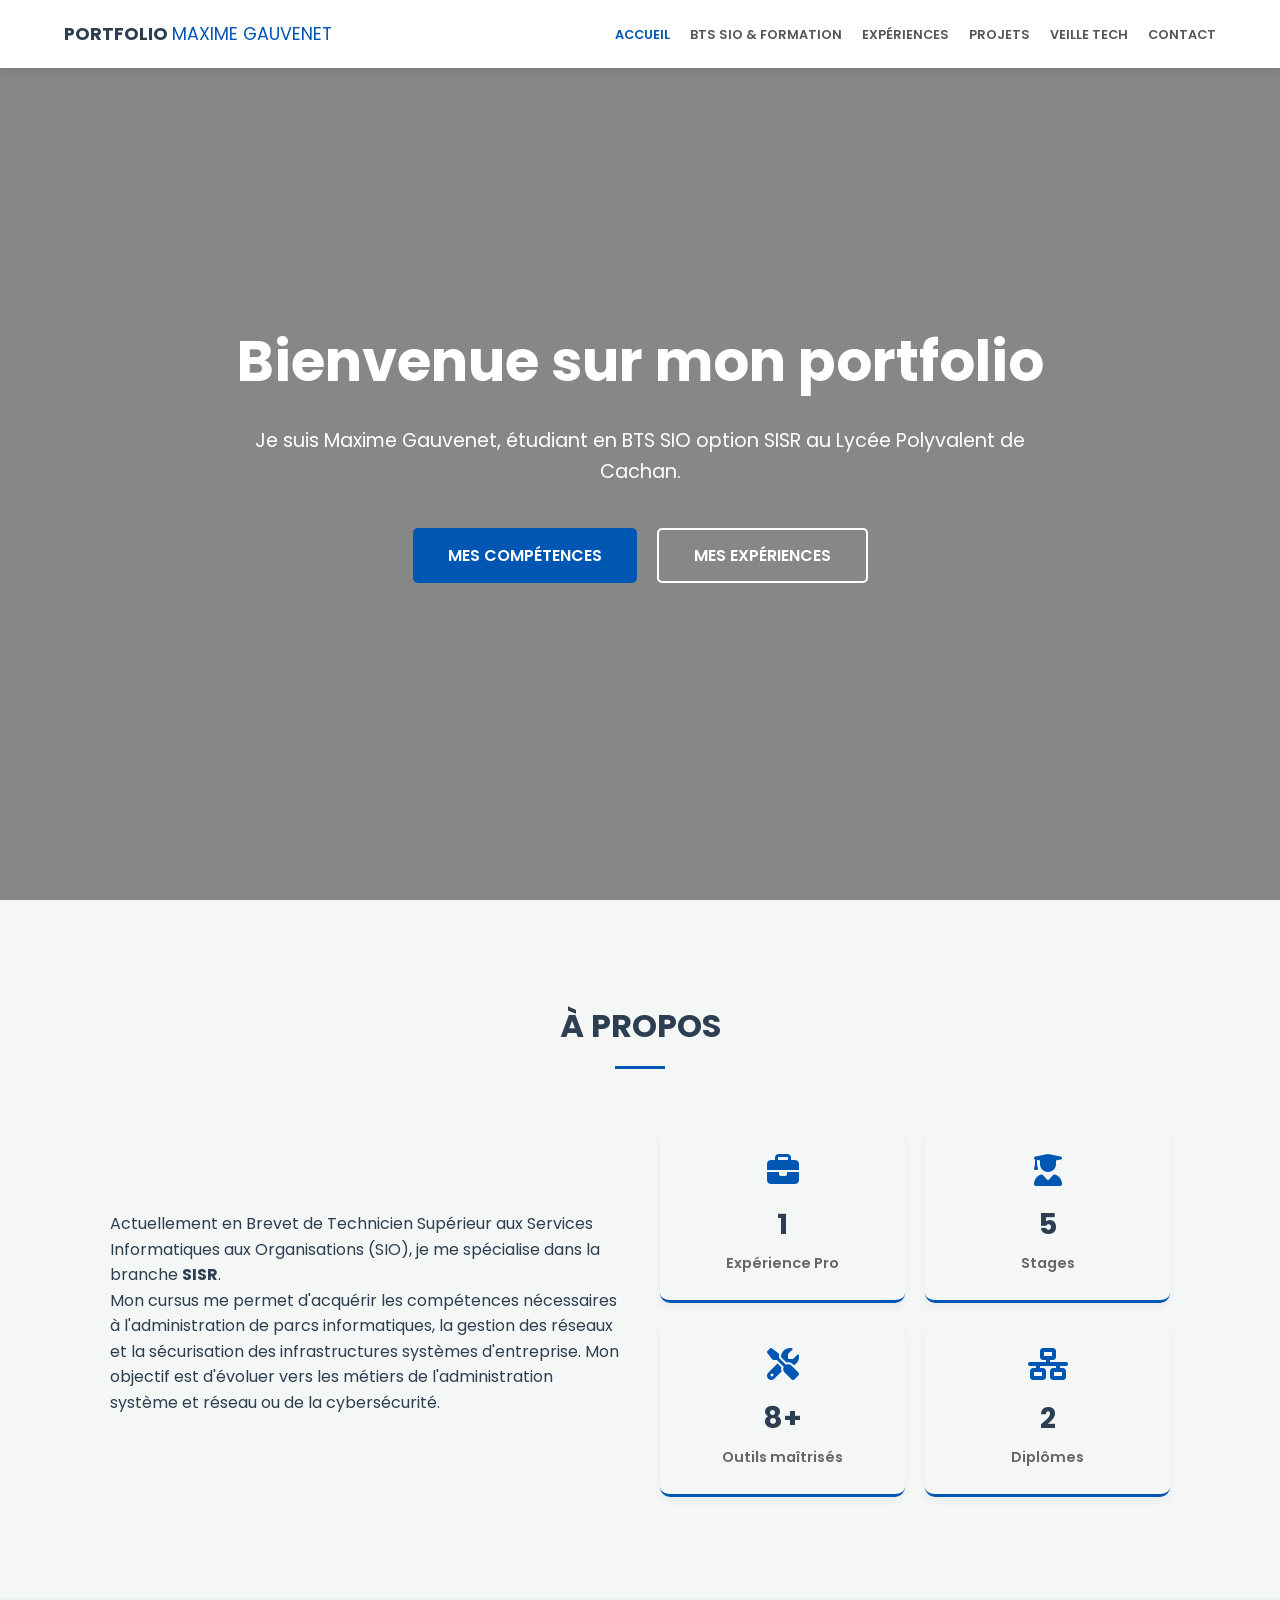
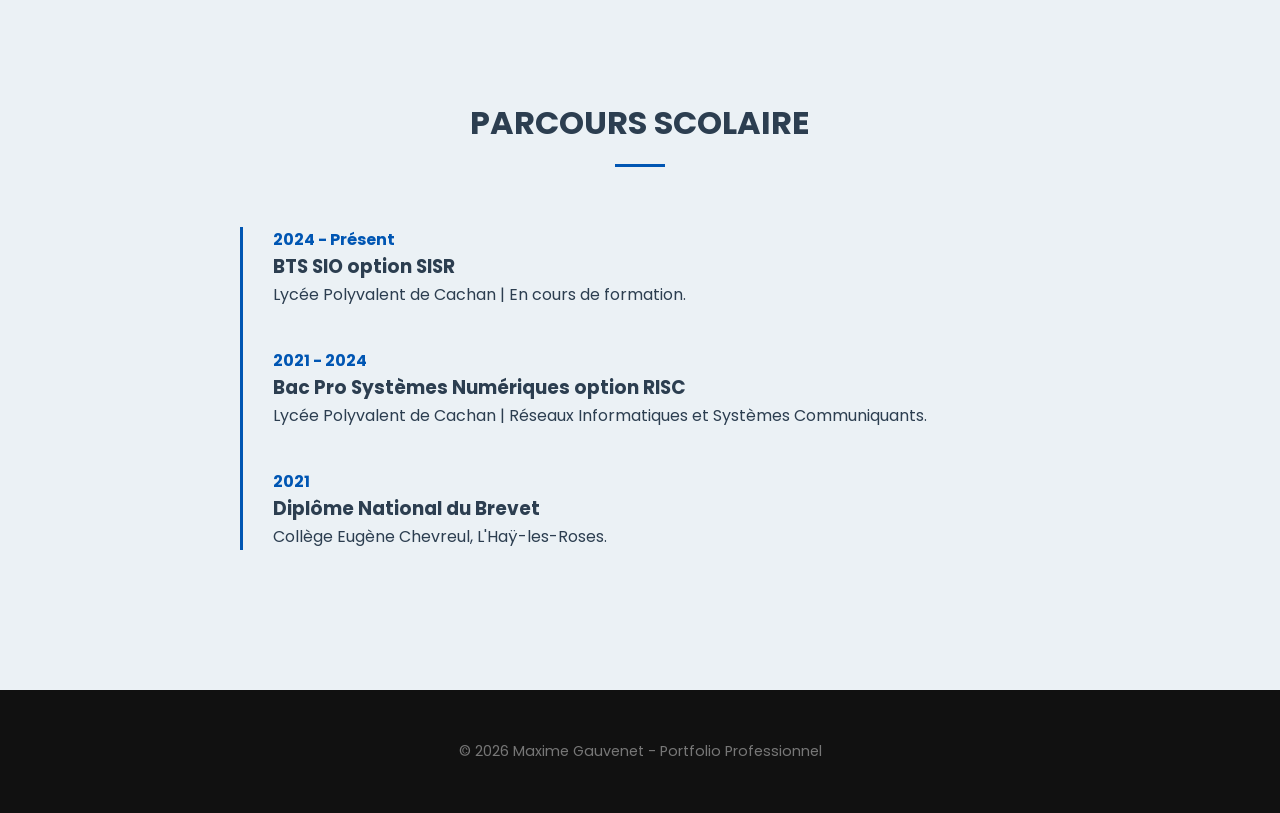
==== commit 92d15fb4: "Update index.html title and navigation links Updated the title and navigation links in the index.htm" ====
--- a/index.html
+++ b/index.html
@@ -3,7 +3,7 @@
 <head>
     <meta charset="UTF-8">
     <meta name="viewport" content="width=device-width, initial-scale=1.0">
-    <title>Portfolio | Maxime GAUVENET</title>
+    <title>Portfolio | Maxime GAUVENET - Accueil</title>
     <link rel="stylesheet" href="style.css">
     <link href="https://fonts.googleapis.com/css2?family=Poppins:wght@300;400;600;700&display=swap" rel="stylesheet">
     <link rel="stylesheet" href="https://cdnjs.cloudflare.com/ajax/libs/font-awesome/6.4.0/css/all.min.css">
@@ -13,14 +13,12 @@
     <nav class="navbar">
         <div class="logo">Portfolio <span>Maxime GAUVENET</span></div>
         <ul class="nav-links">
-            <li><a href="#about">À PROPOS</a></li>
-            <li><a href="#parcours">PARCOURS</a></li>
-            <li><a href="#bts">BTS SIO</a></li>
-            <li><a href="#competences">COMPÉTENCES</a></li>
-            <li><a href="#experiences">EXPÉRIENCES</a></li>
-            <li><a href="#projets">PROJETS</a></li>
-            <li><a href="#veille">VEILLE</a></li>
-            <li><a href="#contact" class="btn-nav">CONTACT</a></li>
+            <li><a href="index.html" style="color: var(--primary);">ACCUEIL</a></li>
+            <li><a href="bts-sio.html">BTS SIO & FORMATION</a></li>
+            <li><a href="experiences.html">EXPÉRIENCES</a></li>
+            <li><a href="projets.html">PROJETS</a></li>
+            <li><a href="veille.html">VEILLE TECH</a></li>
+            <li><a href="contact.html" class="btn-nav">CONTACT</a></li>
         </ul>
     </nav>
 
@@ -30,8 +28,8 @@
             <h1>Bienvenue sur mon portfolio</h1>
             <p>Je suis Maxime Gauvenet, étudiant en BTS SIO option SISR au Lycée Polyvalent de Cachan.</p>
             <div class="hero-btns">
-                <a href="#competences" class="btn-primary">MES COMPÉTENCES</a>
-                <a href="#experiences" class="btn-secondary">MES EXPÉRIENCES</a>
+                <a href="bts-sio.html" class="btn-primary">MES COMPÉTENCES</a>
+                <a href="experiences.html" class="btn-secondary">MES EXPÉRIENCES</a>
             </div>
         </div>
     </header>
@@ -50,12 +48,12 @@
                     <div class="stat-box">
                         <i class="fas fa-briefcase"></i>
                         <h3>1</h3>
-                        <p>Expériences Pro</p>
+                        <p>Expérience Pro</p>
                     </div>
                     <div class="stat-box">
                         <i class="fas fa-user-graduate"></i>
                         <h3>5</h3>
-                        <p>Stages </p>
+                        <p>Stages</p>
                     </div>
                     <div class="stat-box">
                         <i class="fas fa-tools"></i>
@@ -101,357 +99,6 @@
         </div>
     </section>
 
-    <section id="bts" class="section-padding">
-        <div class="container">
-            <h2 class="section-title">BTS SIO</h2>
-            <p class="section-subtitle">Le <strong>BTS Services Informatiques aux Organisations (SIO)</strong> est une formation professionnalisante qui forme des techniciens capables de concevoir, déployer et maintenir des solutions informatiques répondant aux besoins des entreprises.</p>
-            
-            <div class="bts-options">
-                <div class="bts-card">
-                    <img src="https://static.wixstatic.com/media/cafd83_2a45d500a5ab41b38e066913f58325de.jpg/v1/fill/w_560,h_400,al_c,q_80,usm_0.66_1.00_0.01,enc_avif,quality_auto/cafd83_2a45d500a5ab41b38e066913f58325de.jpg" alt="SISR">
-                    <h3>Option SISR</h3>
-                    <p class="desc">L'option <strong>SISR (Solutions d’Infrastructure, Systèmes et Réseaux)</strong> prépare les étudiants à gérer des infrastructures informatiques, à sécuriser les systèmes d’information, et à administrer des réseaux physiques et virtuels. Cette spécialisation permet d'acquérir des compétences en gestion des serveurs, virtualisation, et mise en œuvre de solutions de sécurité avancées.</p>
-                </div>
-                
-                <div class="bts-card">
-                    <img src="https://images.unsplash.com/photo-1517694712202-14dd9538aa97?auto=format&fit=crop&w=800&q=80" alt="SLAM">
-                    <h3>Option SLAM</h3>
-                    <p class="desc">L'option <strong>SLAM (Solutions Logicielles et Applications Métiers)</strong> forme les étudiants à concevoir et développer des logiciels et applications métiers. Elle leur permet de créer des solutions adaptées aux besoins des entreprises, de gérer des projets informatiques et de travailler sur des bases de données et des systèmes intégrés.</p>
-                </div>
-            </div>
-        </div>
-    </section>
-
-    <section id="competences" class="section-padding bg-alt">
-        <div class="container text-center">
-            <h2 class="section-title">Compétences</h2>
-            <p class="section-subtitle">Au fil de l'année, j'ai pu développer de nombreuses compétences sur différents outils tels que :</p>
-            
-            <div class="skills-grid">
-                <div class="skill-card">
-                    <img src="https://www.debian.org/logos/openlogo-nd-100.png" alt="Debian">
-                    <span>Debian</span>
-                </div>
-                <div class="skill-card">
-                    <i class="fab fa-windows" style="color:#0078d7"></i>
-                    <span>Windows Server</span>
-                </div>
-                <div class="skill-card">
-                    <i class="fas fa-network-wired" style="color:#22c55e"></i>
-                    <span>Cisco Packet Tracer</span>
-                </div>
-                <div class="skill-card">
-                    <i class="fas fa-shield-alt" style="color:#0ea5e9"></i>
-                    <span>Active Directory</span>
-                </div>
-                <div class="skill-card">
-                    <img src="https://upload.wikimedia.org/wikipedia/commons/d/d5/Virtualbox_logo.png" alt="VirtualBox">
-                    <span>Oracle VirtualBox</span>
-                </div>
-                <div class="skill-card">
-                    <i class="fas fa-headset" style="color:#64748b"></i>
-                    <span>Support & GLPI</span>
-                </div>
-                <div class="skill-card">
-                    <i class="fas fa-route" style="color:#e67e22"></i>
-                    <span>Routage & OSPF<br><span style="font-size:0.8rem;font-weight:400;color:#666;">TCP/IP, Commutation</span></span>
-                </div>
-                <div class="skill-card">
-                    <i class="fas fa-server" style="color:#9b59b6"></i>
-                    <span>Services LAN<br><span style="font-size:0.8rem;font-weight:400;color:#666;">DHCP (Kea), DNS (Bind9)</span></span>
-                </div>
-                <div class="skill-card">
-                    <i class="fas fa-users-cog" style="color:#34495e"></i>
-                    <span>Gestion AD<br><span style="font-size:0.8rem;font-weight:400;color:#666;">Utilisateurs, Groupes, GPO</span></span>
-                </div>
-            </div>
-        </div>
-    </section>
-
-    <section id="experiences" class="section-padding">
-        <div class="container">
-            <h2 class="section-title">Expériences professionnelles</h2>
-
-            <h3 class="sub-section-title"><i class="fas fa-briefcase"></i> Expériences professionnelles (Emplois)</h3>
-            <div class="experience-list">
-                <div class="experience-card work-card">
-                    <div class="exp-header">
-                        <img src="https://www.macapflag.com/blog/wp-content/uploads/2022/05/origine-logo-JO-Paris-2024.jpg" alt="JO 2024" class="exp-logo">
-                        <div class="exp-title">
-                            <h4>Jeux Olympiques de Paris 2024</h4>
-                            <span class="exp-date">Été 2024</span>
-                        </div>
-                    </div>
-                    <div class="exp-body">
-                        <div class="job-meta">
-                            <p><strong>Poste :</strong> Technicien IT</p>
-                            <a href="https://www.olympics.com/fr/olympic-games/paris-2024"><i> class="fas fa-external-link-alt"></i> Site officiel</a>
-                        </div>
-                        
-                        <div class="activity-list">
-                            <div class="activity-item">
-                                <p>- Installation et maintenance d'équipements pour les postes commentateurs, journalistes et les équipes de PARIS 2024 (postes, imprimantes, télévisions, ...)</p>
-                                <img src="https://images.unsplash.com/photo-1517433670267-08bbd4be890f?auto=format&fit=crop&w=150&q=80" alt="Matériel JO">
-                            </div>
-                            <div class="activity-item">
-                                <p>- Gestion des stocks et de l'inventaire matériel.</p>
-                            </div>
-                        </div>
-                    </div>
-                </div>
-            </div>
-
-            <h3 class="sub-section-title" style="margin-top: 50px;"><i class="fas fa-user-graduate"></i> Stages en entreprise</h3>
-            <div class="experience-list">
-                
-                <div class="experience-card stage-card">
-                    <div class="exp-header">
-                        <img src="https://upload.wikimedia.org/wikipedia/fr/d/d3/Logo_Chantelle.jpg" alt="Chantelle" class="exp-logo" style="object-fit: contain;">
-                        <div class="exp-title">
-                            <h4><strong>Groupe CHANTELLE</strong> (Lingerie de luxe)</h4>
-                            <span class="exp-date">12 Janvier 2026 au 20 Février 2026</span>
-                        </div>
-                    </div>
-                    <div class="exp-body">
-                        <div class="job-meta">
-                            <p><strong>Poste :</strong> Technicien IT Service Desk / Systèmes et Rseaux</p>
-                            <a href="https://chantelle.com/" target="_blank" class="company-link"><i class="fas fa-external-link-alt"></i> Site de l'entreprise</a>
-                        </div>
-                        
-                        <div class="activity-list">
-                            <div class="activity-item">
-                                <p><strong>- Cybersécurité :</strong> Gestion des campagnes de sensibilisation pour les employés via la plateforme Riot (simulation de phishing ciblé, fraude au PDG, malware).</p>
-                                <img src="https://images.unsplash.com/photo-1614064641936-3899897fa284?auto=format&fit=crop&w=150&q=80" alt="Phishing Riot">
-                            </div>
-                            <div class="activity-item">
-                                <p><strong>- Réseau :</strong> Diagnostic sur des switchs en cascade, analyse de ports bloqués et de trames réseau (plage IP 172.17.X.X)</p>
-                                <img src="https://images.unsplash.com/photo-1558494949-ef010cbdcc31?auto=format&fit=crop&w=150&q=80" alt="Switch Réseau">
-                            </div>
-                            <div class="activity-item"> 
-                                <p><strong>- Support :</strong> Assistance technique de niveau 1 et résolution d'incidents utilisateurs (Service Desk)</p>
-                                <img src="https://images.unsplash.com/photo-1534536281715-e28d76689b4d?auto=format&fit=crop&w=150&q=80" alt="Support Utilisateur">
-                            </div>
-                        </div>
-                    </div>
-                </div>
-
-                <div class="experience-card stage-card">
-                    <div class="exp-header">
-                        <img src="https://pbs.twimg.com/profile_images/880095659013132289/2coSmMx2_400x400.jpg" alt="Infomax" class="exp-logo">
-                        <div class="exp-title">
-                            <h4><strong>INFOMAX PARIS</strong> (Expert assemblage PC Gamer)</h4>
-                            <span class="exp-date">19 Mai 2025 au 04 Juillet 2025</span>
-                        </div>
-                    </div>
-                    <div class="exp-body">
-                        <div class="job-meta">
-                            <p><strong>Poste :</strong> Technicien / Monteur d'ordinateur</p>
-                            <a href="https://infomaxparis.com/" target="_blank" class="company-link"><i class="fas fa-external-link-alt"></i> Site de la boutique</a>
-                        </div>
-                        
-                        <div class="activity-list">
-                            <div class="activity-item">
-                                <p>- Montage d'ordinateur sur mesure pour les clients des filiales INFOMAX et POWERLAB.</p>
-                            </div>
-                            <div class="activity-item">
-                                <p>- Accueil et conseils pointus sur le choix du matériel (composants, compatibilité) pour les clients.</p>
-                            </div>
-                        </div>
-
-                        <h5 class="custom-subtitle"><i class="fas fa-camera-retro"></i> Mes Réalisations</h5>
-                        <div class="gallery-grid">
-                            <img href="pc1.heic" alt="PC Gamer 1">
-                            <img href="pc2.heic" alt="PC Gamer 2">
-                        </div>
-
-                        <h5 class="custom-subtitle"><i class="fas fa-tools"></i> Outils utilisés</h5>
-                        <div class="tools-grid">
-                            <div class="tool-card">
-                                <img src="https://brunobarroso.me/wp-content/uploads/2024/12/logomark_red-1-150x150.png" alt="Outil 1">
-                                <span>OCCT TEST</span>
-                            </div>
-                            <div class="tool-card">
-                                <img src="https://brunobarroso.me/wp-content/uploads/2024/12/windows-11-logo-0-150x150.png" alt="Pate Thermique">
-                                <span>WINDOWS 11</span>
-                            </div>
-                        </div>
-                    </div>
-                </div>
-
-                <div class="experience-card stage-card">
-                    <div class="exp-header">
-                        <img src="https://www.securinfor.fr//wp-content/uploads/2023/02/securinfor-logo-bleu-2.png" alt="Securinfor" class="exp-logo">
-                        <div class="exp-title">
-                            <h4><strong>SECURINFOR</strong> (Infogérance & Intégration)</h4>
-                            <span class="exp-date">27 Nov 2023 au 02 Fév 2024</span>
-                        </div>
-                    </div>
-                    <div class="exp-body">
-                        <div class="job-meta">
-                            <p><strong>Poste :</strong> Stagiaire Technicien intégration / masterisation</p>
-                            <a href="https://www.securinfor.fr/"></i> Site de l'entreprise</a>
-                        </div>
-                        
-                        <div class="activity-list">
-                            <div class="activity-item">
-                                <p>- Masterisation des postes des clients partenaires (Synergie, Channel, BRED Banque populaire...).</p>
-                                <img src="https://images.unsplash.com/photo-1531297172864-45d1b0a11681?auto=format&fit=crop&w=150&q=80" alt="Masterisation">
-                            </div>
-                            <div class="activity-item">
-                                <p>- Réalisation de tests SAV sur le matériel Lenovo, gestion d'inventaire, étiquetage et entrée en stock.</p>
-                                <img src="https://images.unsplash.com/photo-1588508065123-287b28e0131b?auto=format&fit=crop&w=150&q=80" alt="SAV Lenovo">
-                            </div>
-                        </div>
-                    </div>
-                </div>
-
-                <div class="experience-card stage-card">
-                    <div class="exp-header">
-                        <img src="https://pbs.twimg.com/profile_images/880095659013132289/2coSmMx2_400x400.jpg" alt="SFA" class="exp-logo">
-                        <div class="exp-title">
-                            <h4><strong>SFA</strong> (Expert français du relevage des eaux)</h4>
-                            <span class="exp-date">30 Janvier au 07 Avril 2023</span>
-                        </div>
-                    </div>
-                    <div class="exp-body">
-                        <div class="job-meta">
-                            <p><strong>Poste :</strong> Stagiaire Technicien Helpdesk</p>
-                            <a href="https://www.sfa.fr/" target="_blank" class="company-link"><i class="fas fa-external-link-alt"></i> Site de l'entreprise</a>
-                        </div>
-                        
-                        <div class="activity-list">
-                            <div class="activity-item">
-                                <p>- Installation de PC pour les nouveaux utilisateurs</p>
-                                <img src="https://images.unsplash.com/photo-1593640495253-23196b27a87f?auto=format&fit=crop&w=150&q=80" alt="Install PC">
-                            </div>
-                            <div class="activity-item">
-                                <p>- Effacement sécurisé de données avec Blancco</p>
-                                <img src="https://images.unsplash.com/photo-1618060932014-4bcd7384a511?auto=format&fit=crop&w=150&q=80" alt="Blancco">
-                            </div>
-                            <div class="activity-item">
-                                <p>- Plateforme de cybersécurité Meta Compliance</p>
-                                <img src="https://images.unsplash.com/photo-1593640495253-23196b27a87f?auto=format&fit=crop&w=150&q=80" alt="meta">
-                            </div>
-                            <div class="activity-item">
-                                <p>création de plans 3D des locaux (KoziKaza)</p>
-                                <img src="https://images.unsplash.com/photo-1593640495253-23196b27a87f?auto=format&fit=crop&w=150&q=80" alt="plan 3D">
-                            </div>
-                        </div>
-                    </div>
-                </div>
-                
-            </div>
-        </div>
-    </section>
-
-<section id="projets" class="section-padding bg-alt">
-        <div class="container">
-            <h2 class="section-title">Projets</h2>
-            
-            <div class="project-list">
-                <div class="project-simple-card">
-                    <div class="project-icon"><i class="fab fa-linux"></i></div>
-                    <h3>Services DHCP & DNS sous Linux (Debian)</h3>
-                    
-                    <img src="https://images.unsplash.com/photo-1629654297299-c8506221ca97?auto=format&fit=crop&w=800&q=80" alt="Serveur Linux Debian" class="project-img-demo">
-
-                    <p><strong>Contexte :</strong> Mise en place d'une infrastructure réseau locale (LAN) entièrement virtualisée sous <strong>Debian 12.9 (Bookworm)</strong> via Oracle VirtualBox.</p>
-
-                    <ul>
-                        <li><i class="fas fa-check"></i> <strong>Configuration Réseau :</strong> Paramétrage des interfaces en IP statique et gestion du routage interne.</li>
-                        <li><i class="fas fa-check"></i> <strong>Service DHCP (Kea) :</strong> Installation et configuration du serveur pour l'attribution dynamique des adresses IP, des passerelles et des DNS aux clients Debian du LAN.</li>
-                        <li><i class="fas fa-check"></i> <strong>Service DNS (Bind9) :</strong> Déploiement du serveur de noms avec configuration des zones de recherche directe (nom vers IP) et inversée (IP vers nom).</li>
-                        <li><i class="fas fa-check"></i> <strong>Sécurisation & Tests :</strong> Vérification de la propagation des baux et de la résolution de noms entre les différents nœuds du réseau.</li>
-                    </ul>
-                </div>
-            </div>
-        </div>
-    </section>
-
-<section id="veille" class="section-padding">
-        <div class="container">
-            <h2 class="section-title">Veille Technologique</h2>
-            
-            <div class="info-block veille-intro">
-                <div class="veille-header">
-                    <i class="fas fa-shield-alt veille-icon"></i>
-                    <div>
-                        <h3>Le modèle Zero Trust (ZTNA)</h3>
-                        <span class="veille-subtitle">Sécuriser les réseaux modernes : "Ne jamais faire confiance, toujours vérifier"</span>
-                    </div>
-                </div>
-                
-                <div class="veille-content">
-                    <div class="veille-text-block">
-                        <h4><i class="fas fa-lightbulb"></i> En quoi consiste cette technologie ?</h4>
-                        <p>Le <strong>Zero Trust Network Access (ZTNA)</strong> est une rupture avec l'informatique "périmétrique" classique. Dans un réseau standard, on considère que tout ce qui est à l'intérieur du LAN est sûr. Le Zero Trust, lui, considère que <strong>le réseau est compromis par défaut</strong>. Chaque utilisateur, chaque appareil et chaque flux doit prouver son identité en continu pour accéder à une ressource, même s'il est physiquement dans l'entreprise.</p>
-                    </div>
-
-                    <img src="https://images.unsplash.com/photo-1555949963-aa79dcee57d5?auto=format&fit=crop&w=800&q=80" alt="Cybersecurity Architecture" class="veille-img">
-
-                    <div class="veille-text-block">
-                        <h4><i class="fas fa-rocket"></i> Pourquoi est-ce une révolution ?</h4>
-                        <p>Avec l'explosion du Cloud et du télétravail, le "bureau" n'a plus de frontières. Le VPN classique est devenu un point de faiblesse : s'il est piraté, l'attaquant accède à tout. Le ZTNA remplace cela par une <strong>micro-segmentation</strong> : l'utilisateur ne voit que les applications dont il a strictement besoin. S'il est comptable, il ne "voit" même pas le serveur des développeurs.</p>
-                    </div>
-
-                    <div class="veille-text-block">
-                        <h4><i class="fas fa-microchip"></i> Les 3 piliers techniques</h4>
-                        <ul>
-                            <li><strong>L'identité d'abord :</strong> L'accès dépend de l'utilisateur (MFA) et non de son adresse IP.</li>
-                            <li><strong>Le moindre privilège :</strong> Accès minimaliste au strict nécessaire.</li>
-                            <li><strong>Contrôle de l'état du poste :</strong> Si l'ordinateur de l'employé n'a pas son antivirus à jour, le ZTNA bloque l'accès instantanément, même avec le bon mot de passe.</li>
-                        </ul>
-                    </div>
-                </div>
-            </div>
-
-            <h3 class="sub-section-title" style="margin-top: 40px; border-bottom: none;"><i class="far fa-newspaper"></i> Suivi de l'actualité (Flux de veille)</h3>
-            
-            <div class="veille-articles-grid">
-                
-                <div class="veille-article-card">
-                    <span class="article-date">Novembre 2021</span>
-                    <h4>Le ZTNA, la fin du VPN</h4>
-                    <p class="article-source"><i class="fas fa-link"></i> Source : Almond Cybersecurity</p>
-                    <p class="article-desc">Analyse des vulnérabilités des VPN historiques et comment le ZTNA réduit la surface d'attaque en offrant une sécurité applicative granulaire.</p>
-                    <a href="https://almond.eu/cybersecurity-insights/le-ztna-la-fin-du-vpn/" target="_blank" class="article-link">Consulter l'article <i class="fas fa-arrow-right"></i></a>
-                </div>
-                
-                <div class="veille-article-card">
-                    <span class="article-date">Juin 2022</span>
-                    <h4>Différence entre ZTNA et VPN d'accès à distance</h4>
-                    <p class="article-source"><i class="fas fa-link"></i> Source : Sophos</p>
-                    <p class="article-desc">Explication pédagogique sur l'approche de la confiance zéro par rapport au large accès réseau fourni par les VPN traditionnels.</p>
-                    <a href="https://www.sophos.com/fr-fr/blog/zero-trust-network-access-ztna-versus-remote-access-vpn" target="_blank" class="article-link">Consulter l'article <i class="fas fa-arrow-right"></i></a>
-                </div>
-                
-                <div class="veille-article-card">
-                    <span class="article-date">Janvier 2026</span>
-                    <h4>Guide Officiel : Modèle Zero Trust</h4>
-                    <p class="article-source"><i class="fas fa-link"></i> Source : ANSSI</p>
-                    <p class="article-desc">Les directives de l'Agence Nationale de la Sécurité des Systèmes d'Information pour sécuriser les accès distants via l'architecture ZTNA.</p>
-                    <a href="https://messervices.cyber.gouv.fr/guides/modele-zero-trust" target="_blank" class="article-link">Consulter l'article <i class="fas fa-arrow-right"></i></a>
-                </div>
-                
-            </div>
-        </div>
-    </section>
-
-    <section id="contact" class="section-padding bg-dark">
-    <div class="container text-center">
-        <h2 class="section-title">Contact</h2>
-        <div class="contact-links">
-            
-            <a href="mailto:maximegauvenetpro@gmail.com"><i class="fas fa-envelope"></i> Email</a>
-            
-            <a href="https://www.linkedin.com/in/maxime-gauvenet-votre-id" target="_blank"><i class="fab fa-linkedin"></i> LinkedIn</a>
-            
-            <a href="CV_Maxime_Gauvenet.pdf" class="btn-cv" download><i class="fas fa-file-download"></i> Télécharger mon CV</a>
-            
-        </div>
-    </div>
-</section>
-
     <footer>
         <p>&copy; 2026 Maxime Gauvenet - Portfolio Professionnel</p>
     </footer>
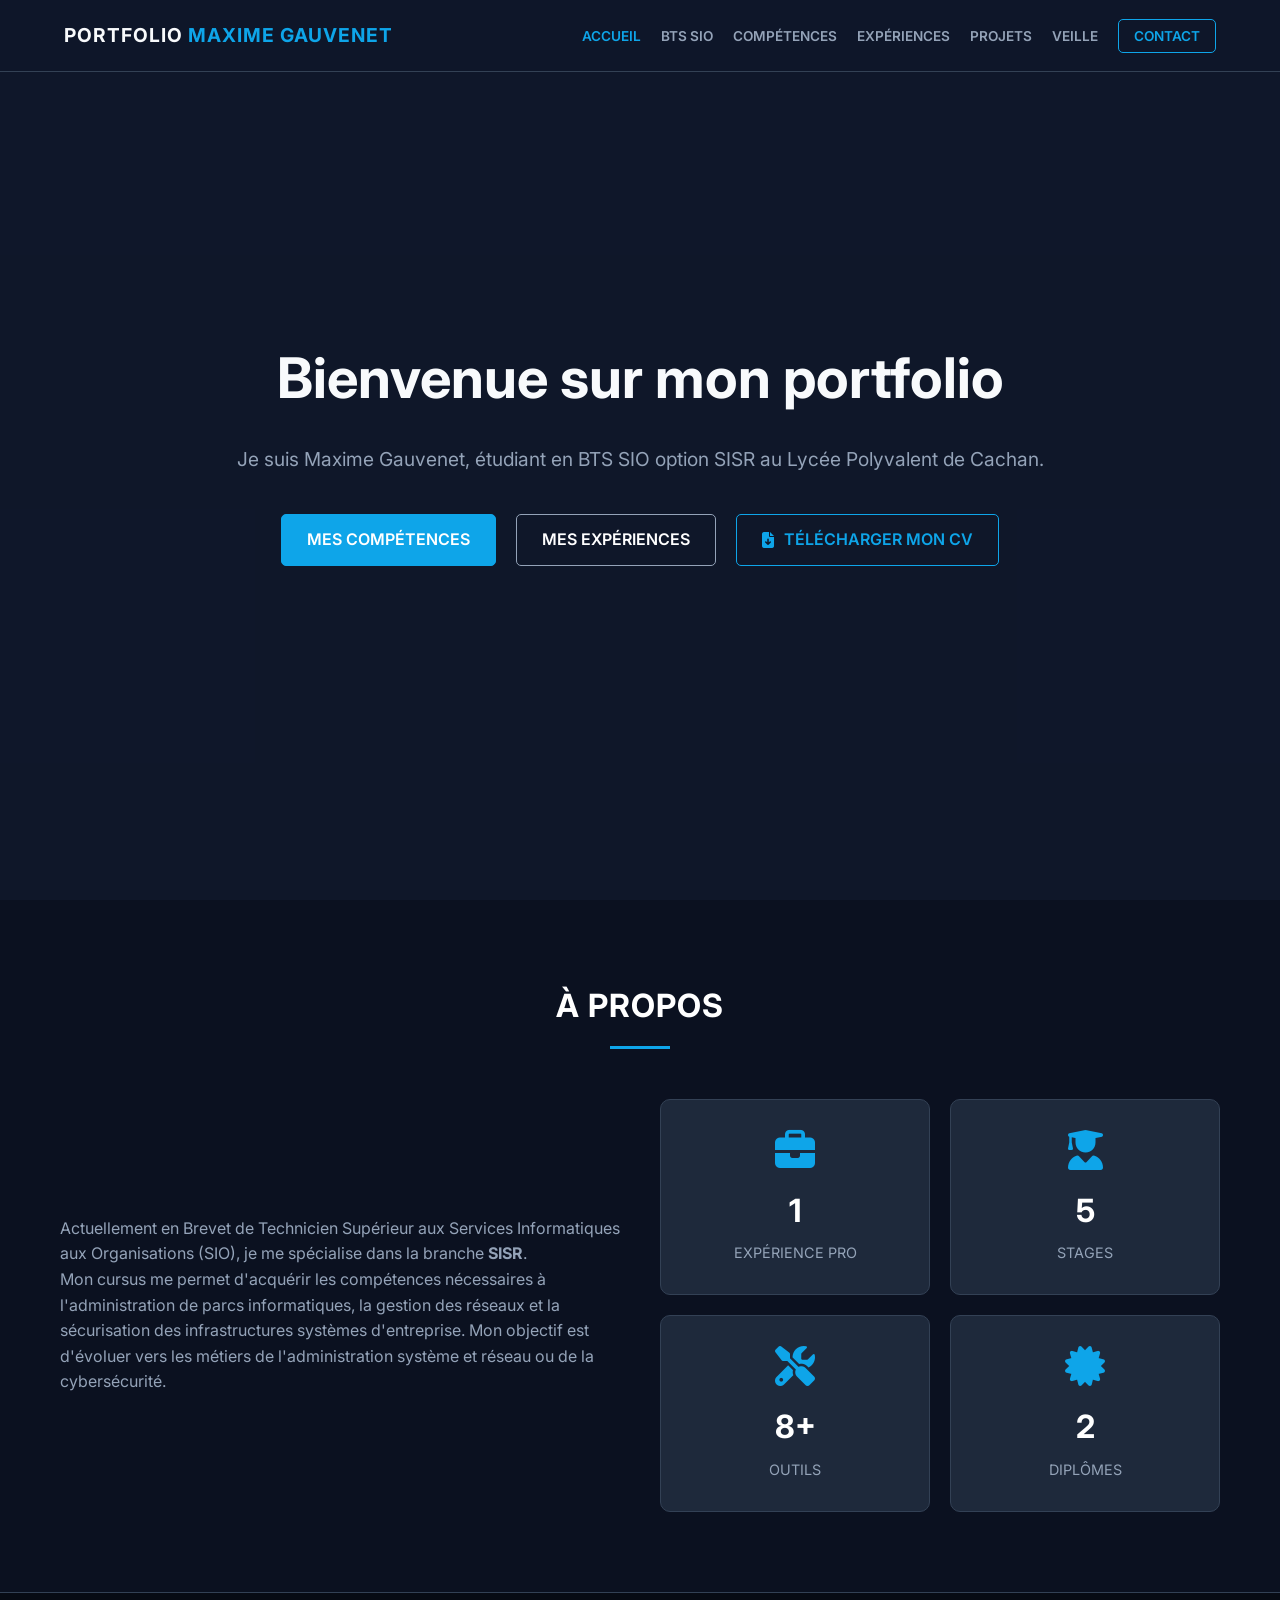
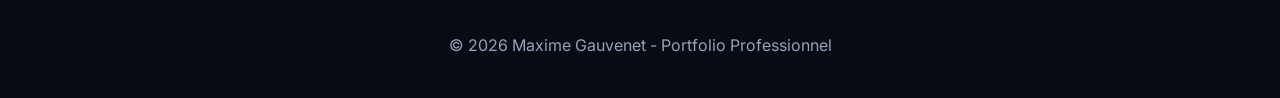
==== commit 29949a23: "Refactor index.html for improved structure and links" ====
--- a/index.html
+++ b/index.html
@@ -5,7 +5,6 @@
     <meta name="viewport" content="width=device-width, initial-scale=1.0">
     <title>Portfolio | Maxime GAUVENET - Accueil</title>
     <link rel="stylesheet" href="style.css">
-    <link href="https://fonts.googleapis.com/css2?family=Poppins:wght@300;400;600;700&display=swap" rel="stylesheet">
     <link rel="stylesheet" href="https://cdnjs.cloudflare.com/ajax/libs/font-awesome/6.4.0/css/all.min.css">
 </head>
 <body>
@@ -13,95 +12,47 @@
     <nav class="navbar">
         <div class="logo">Portfolio <span>Maxime GAUVENET</span></div>
         <ul class="nav-links">
-            <li><a href="index.html" style="color: var(--primary);">ACCUEIL</a></li>
-            <li><a href="bts-sio.html">BTS SIO & FORMATION</a></li>
+            <li><a href="index.html" class="active">ACCUEIL</a></li>
+            <li><a href="bts-sio.html">BTS SIO</a></li>
+            <li><a href="competences.html">COMPÉTENCES</a></li>
             <li><a href="experiences.html">EXPÉRIENCES</a></li>
             <li><a href="projets.html">PROJETS</a></li>
-            <li><a href="veille.html">VEILLE TECH</a></li>
+            <li><a href="veille.html">VEILLE</a></li>
             <li><a href="contact.html" class="btn-nav">CONTACT</a></li>
         </ul>
     </nav>
 
     <header id="home" class="hero">
         <div class="hero-overlay"></div>
-        <div class="hero-content">
+        <div class="hero-content container">
             <h1>Bienvenue sur mon portfolio</h1>
             <p>Je suis Maxime Gauvenet, étudiant en BTS SIO option SISR au Lycée Polyvalent de Cachan.</p>
             <div class="hero-btns">
-                <a href="bts-sio.html" class="btn-primary">MES COMPÉTENCES</a>
+                <a href="competences.html" class="btn-primary">MES COMPÉTENCES</a>
                 <a href="experiences.html" class="btn-secondary">MES EXPÉRIENCES</a>
+                <a href="CV_Maxime_Gauvenet.pdf" download class="btn-cv"><i class="fas fa-file-download"></i> TÉLÉCHARGER MON CV</a>
             </div>
         </div>
     </header>
 
-    <section id="about" class="section-padding">
+    <section id="about" class="section-padding bg-alt">
         <div class="container">
-            <h2 class="section-title text-center">À propos</h2>
-            
+            <h2 class="section-title">À propos</h2>
             <div class="about-layout">
                 <div class="about-text">
                     <p>Actuellement en Brevet de Technicien Supérieur aux Services Informatiques aux Organisations (SIO), je me spécialise dans la branche <strong>SISR</strong>.</p>
                     <p>Mon cursus me permet d'acquérir les compétences nécessaires à l'administration de parcs informatiques, la gestion des réseaux et la sécurisation des infrastructures systèmes d'entreprise. Mon objectif est d'évoluer vers les métiers de l'administration système et réseau ou de la cybersécurité.</p>
                 </div>
-                
                 <div class="about-stats">
-                    <div class="stat-box">
-                        <i class="fas fa-briefcase"></i>
-                        <h3>1</h3>
-                        <p>Expérience Pro</p>
-                    </div>
-                    <div class="stat-box">
-                        <i class="fas fa-user-graduate"></i>
-                        <h3>5</h3>
-                        <p>Stages</p>
-                    </div>
-                    <div class="stat-box">
-                        <i class="fas fa-tools"></i>
-                        <h3>8+</h3>
-                        <p>Outils maîtrisés</p>
-                    </div>
-                    <div class="stat-box">
-                        <i class="fas fa-network-wired"></i>
-                        <h3>2</h3>
-                        <p>Diplômes</p>
-                    </div>
+                    <div class="stat-box"><i class="fas fa-briefcase"></i><h3>1</h3><p>Expérience Pro</p></div>
+                    <div class="stat-box"><i class="fas fa-user-graduate"></i><h3>5</h3><p>Stages</p></div>
+                    <div class="stat-box"><i class="fas fa-tools"></i><h3>8+</h3><p>Outils</p></div>
+                    <div class="stat-box"><i class="fas fa-certificate"></i><h3>2</h3><p>Diplômes</p></div>
                 </div>
             </div>
         </div>
     </section>
 
-    <section id="parcours" class="section-padding bg-alt">
-        <div class="container">
-            <h2 class="section-title">Parcours scolaire</h2>
-            <div class="timeline">
-                <div class="timeline-item">
-                    <div class="timeline-date">2024 - Présent</div>
-                    <div class="timeline-content">
-                        <h3>BTS SIO option SISR</h3>
-                        <p>Lycée Polyvalent de Cachan | En cours de formation.</p>
-                    </div>
-                </div>
-                <div class="timeline-item">
-                    <div class="timeline-date">2021 - 2024</div>
-                    <div class="timeline-content">
-                        <h3>Bac Pro Systèmes Numériques option RISC</h3>
-                        <p>Lycée Polyvalent de Cachan | Réseaux Informatiques et Systèmes Communiquants.</p>
-                    </div>
-                </div>
-                <div class="timeline-item">
-                    <div class="timeline-date">2021</div>
-                    <div class="timeline-content">
-                        <h3>Diplôme National du Brevet</h3>
-                        <p>Collège Eugène Chevreul, L'Haÿ-les-Roses.</p>
-                    </div>
-                </div>
-            </div>
-        </div>
-    </section>
-
-    <footer>
-        <p>&copy; 2026 Maxime Gauvenet - Portfolio Professionnel</p>
-    </footer>
-
+    <footer><p>&copy; 2026 Maxime Gauvenet - Portfolio Professionnel</p></footer>
 </body>
 </html>
--- a/style.css
+++ b/style.css
@@ -1,399 +1,131 @@
+@import url('https://fonts.googleapis.com/css2?family=Inter:wght@300;400;500;600;700&display=swap');
+
 :root {
-    --primary: #0056b3;
-    --text: #2c3e50;
-    --bg-light: #f4f7f6;
-    --white: #ffffff;
+    --primary: #0ea5e9; /* Bleu cyan moderne */
+    --primary-hover: #0284c7;
+    --bg-dark: #0f172a; /* Fond principal très sombre */
+    --bg-card: #1e293b; /* Fond des cartes un peu plus clair */
+    --text-main: #f8fafc; /* Texte blanc cassé */
+    --text-muted: #94a3b8; /* Texte gris clair */
+    --border: #334155;
 }
 
-* { margin: 0; padding: 0; box-sizing: border-box; scroll-behavior: smooth; }
+* { margin: 0; padding: 0; box-sizing: border-box; scroll-behavior: smooth; font-family: 'Inter', sans-serif; }
 
-body { font-family: 'Poppins', sans-serif; color: var(--text); line-height: 1.6; background: var(--bg-light); }
+body { background-color: var(--bg-dark); color: var(--text-main); line-height: 1.6; }
 
-.container { max-width: 1100px; margin: auto; padding: 0 20px; }
-.section-padding { padding: 100px 0; }
-.bg-alt { background-color: #ebf1f5; }
+.container { max-width: 1200px; margin: auto; padding: 0 20px; }
+.section-padding { padding: 80px 0; }
 .text-center { text-align: center; }
+.bg-alt { background-color: #0b1120; } /* Variante de fond */
 
-/* NAVBAR */
-.navbar {
-    position: fixed; top: 0; width: 100%; display: flex; justify-content: space-between;
-    padding: 20px 5%; background: white; z-index: 1000; box-shadow: 0 2px 10px rgba(0,0,0,0.1);
-}
-.logo { font-weight: 700; text-transform: uppercase; font-size: 1.1rem; }
-.logo span { color: var(--primary); font-weight: 400; }
+/* NAVBAR SOMBRE */
+.navbar { position: fixed; top: 0; width: 100%; display: flex; justify-content: space-between; padding: 20px 5%; background: rgba(15, 23, 42, 0.95); backdrop-filter: blur(10px); z-index: 1000; border-bottom: 1px solid var(--border); }
+.logo { font-weight: 700; text-transform: uppercase; font-size: 1.2rem; letter-spacing: 1px; }
+.logo span { color: var(--primary); }
 .nav-links { display: flex; gap: 20px; list-style: none; align-items: center; }
-.nav-links a { font-size: 0.8rem; font-weight: 600; text-decoration: none; color: #555; text-transform: uppercase; }
-.nav-links a:hover { color: var(--primary); }
+.nav-links a { font-size: 0.85rem; font-weight: 600; text-decoration: none; color: var(--text-muted); text-transform: uppercase; transition: 0.3s; }
+.nav-links a:hover, .nav-links a.active { color: var(--primary); }
+.btn-nav { border: 1px solid var(--primary); padding: 8px 15px; border-radius: 5px; color: var(--primary) !important; }
+.btn-nav:hover { background: var(--primary); color: white !important; }
 
-/* HERO : Image réseau plus visible (opacité réduite) */
-.hero {
-    height: 100vh; position: relative;
-    background: url('https://images.unsplash.com/photo-1544197150-b99a580bb7a8?auto=format&fit=crop&w=1920&q=80') center/cover fixed;
-    display: flex; align-items: center; justify-content: center; text-align: center; color: white;
-}
-.hero-overlay {
-    position: absolute; top: 0; left: 0; width: 100%; height: 100%;
-    background: rgba(0, 0, 0, 0.45); /* OPACITÉ RÉDUITE ICI POUR MIEUX VOIR LE FOND */
-}
+/* HERO / ACCUEIL */
+.hero { height: 100vh; position: relative; background: url('https://images.unsplash.com/photo-1550751827-4bd374c3f58b?auto=format&fit=crop&w=1920&q=80') center/cover fixed; display: flex; align-items: center; justify-content: center; text-align: center; }
+.hero-overlay { position: absolute; top: 0; left: 0; width: 100%; height: 100%; background: rgba(15, 23, 42, 0.8); }
 .hero-content { position: relative; z-index: 1; }
 .hero h1 { font-size: 3.5rem; margin-bottom: 20px; font-weight: 700; }
-.hero p { font-size: 1.2rem; max-width: 800px; margin-bottom: 40px; margin-left: auto; margin-right: auto; }
+.hero p { font-size: 1.2rem; color: var(--text-muted); margin-bottom: 40px; }
+.hero-btns { display: flex; gap: 20px; justify-content: center; flex-wrap: wrap; }
+.btn-primary, .btn-secondary, .btn-cv { padding: 12px 25px; border-radius: 5px; font-weight: 600; text-decoration: none; transition: 0.3s; display: inline-flex; align-items: center; gap: 10px; }
+.btn-primary { background: var(--primary); color: white; border: 1px solid var(--primary); }
+.btn-primary:hover { background: var(--primary-hover); }
+.btn-secondary { background: transparent; color: white; border: 1px solid var(--text-muted); }
+.btn-secondary:hover { border-color: white; }
+.btn-cv { background: transparent; color: var(--primary); border: 1px solid var(--primary); }
+.btn-cv:hover { background: rgba(14, 165, 233, 0.1); }
 
-/* BOUTONS HERO */
-.hero-btns { display: flex; gap: 20px; justify-content: center; }
-.btn-primary { background: var(--primary); color: white; padding: 15px 35px; border-radius: 5px; text-decoration: none; font-weight: 600; transition: 0.3s; }
-.btn-secondary { border: 2px solid white; color: white; padding: 13px 35px; border-radius: 5px; text-decoration: none; font-weight: 600; transition: 0.3s; }
-.btn-primary:hover { background: #004494; }
-.btn-secondary:hover { background: white; color: black; }
+/* TITRES DE SECTIONS */
+.section-title { font-size: 2rem; margin-bottom: 50px; text-transform: uppercase; letter-spacing: 1px; color: white; text-align: center; }
+.section-title::after { content: ''; display: block; width: 60px; height: 3px; background: var(--primary); margin: 15px auto 0; }
+.sub-section-title { font-size: 1.5rem; color: var(--primary); margin-bottom: 30px; border-bottom: 1px solid var(--border); padding-bottom: 10px; }
 
-/* TITRES */
-.section-title { font-size: 2rem; margin-bottom: 60px; text-transform: uppercase; position: relative; text-align: center; }
-.section-title::after { content: ''; display: block; width: 50px; height: 3px; background: var(--primary); margin: 15px auto 0; }
-.section-subtitle { text-align: center; margin-bottom: 40px; font-size: 1.1rem; max-width: 800px; margin-left: auto; margin-right: auto; }
-.sub-section-title { font-size: 1.5rem; color: var(--primary); border-bottom: 2px solid #ddd; padding-bottom: 10px; margin-bottom: 30px; }
+/* À PROPOS (Stats) */
+.about-layout { display: flex; gap: 40px; align-items: center; flex-wrap: wrap; }
+.about-text { flex: 1; min-width: 300px; color: var(--text-muted); }
+.about-stats { flex: 1; min-width: 300px; display: grid; grid-template-columns: repeat(2, 1fr); gap: 20px; }
+.stat-box { background: var(--bg-card); padding: 30px 20px; border-radius: 10px; text-align: center; border: 1px solid var(--border); }
+.stat-box i { font-size: 2.5rem; color: var(--primary); margin-bottom: 15px; }
+.stat-box h3 { font-size: 2rem; margin: 0; color: white; }
+.stat-box p { font-size: 0.9rem; color: var(--text-muted); text-transform: uppercase; margin-top: 5px; }
 
-/* SKILLS : Grille propre */
-.skills-grid { display: grid; grid-template-columns: repeat(3, 1fr); gap: 30px; margin-top: 20px; }
-.skill-card { background: white; padding: 40px 20px; border-radius: 8px; box-shadow: 0 4px 15px rgba(0,0,0,0.05); text-align: center; }
-.skill-card i { font-size: 50px; margin-bottom: 15px; }
-.skill-card img { width: 50px; height: 50px; object-fit: contain; margin-bottom: 15px; }
-.skill-card span { display: block; font-weight: 600; color: #333; }
+/* BTS SIO - INSPIRATION MAMADOU */
+.formation-blocks { display: grid; grid-template-columns: repeat(auto-fit, minmax(350px, 1fr)); gap: 30px; margin-bottom: 60px; }
+.formation-block { background: var(--bg-card); padding: 30px; border-radius: 12px; border: 1px solid var(--border); }
+.formation-block h3 { color: white; margin-bottom: 20px; display: flex; align-items: center; gap: 10px; font-size: 1.2rem; }
+.formation-block ul { list-style: none; padding-left: 0; color: var(--text-muted); }
+.formation-block li { margin-bottom: 12px; font-size: 0.95rem; }
+.formation-block li::before { content: '•'; color: var(--primary); font-weight: bold; display: inline-block; width: 1em; }
 
-/* EXPÉRIENCES PROFESSIONNELLES (Design Propre) */
-.experience-list { display: flex; flex-direction: column; gap: 25px; }
-.experience-card { background: white; border-radius: 8px; box-shadow: 0 4px 15px rgba(0,0,0,0.05); padding: 30px; border-left: 5px solid var(--primary); }
-.work-card { border-left-color: #f59e0b; /* Jaune pour différencier l'emploi du stage */ } 
-.exp-header { display: flex; align-items: center; gap: 20px; margin-bottom: 20px; border-bottom: 1px solid #eee; padding-bottom: 15px; }
-.exp-logo { width: 60px; height: 60px; object-fit: cover; border-radius: 4px; }
-.exp-title h4 { font-size: 1.2rem; color: #2c3e50; margin-bottom: 5px; }
-.exp-date { font-size: 0.9rem; color: #7f8c8d; font-weight: 600; }
-.exp-body p { margin-bottom: 10px; }
-.exp-body ul { padding-left: 20px; color: #555; }
-.exp-body li { margin-bottom: 8px; }
+/* COMPÉTENCES */
+.skills-grid { display: grid; grid-template-columns: repeat(3, 1fr); gap: 30px; margin-top: 30px; }
+.skill-card { background: var(--bg-card); padding: 40px 20px; border-radius: 12px; text-align: center; border: 1px solid var(--border); transition: 0.3s; }
+.skill-card:hover { border-color: var(--primary); transform: translateY(-5px); }
+.skill-card i { font-size: 50px; margin-bottom: 20px; color: white; }
+.skill-card img { width: 50px; height: 50px; object-fit: contain; margin-bottom: 20px; }
+.skill-card span { display: block; font-weight: 600; color: white; font-size: 1.1rem; }
 
-/* --- AJOUTS POUR LES PROJETS --- */
-.project-list { display: grid; grid-template-columns: repeat(auto-fit, minmax(350px, 1fr)); gap: 30px; }
-.project-simple-card { position: relative; padding-top: 50px; }
-.project-icon { 
-    position: absolute; top: -20px; left: 30px; 
-    background: var(--primary); color: white; 
-    width: 50px; height: 50px; border-radius: 8px; 
-    display: flex; align-items: center; justify-content: center; 
-    font-size: 1.5rem; box-shadow: 0 4px 10px rgba(0,86,179,0.3);
-}
-.project-simple-card h3 { color: #1e293b; margin-bottom: 15px; }
-.project-simple-card ul { padding-left: 0; margin-top: 15px; list-style: none; }
-.project-simple-card li { margin-bottom: 10px; color: #555; font-size: 0.95rem; display: flex; gap: 10px; align-items: flex-start; }
-.project-simple-card li i { color: #22c55e; margin-top: 4px; }
+/* EXPÉRIENCES - NOUVEAU LAYOUT DES TACHES */
+.experience-list { display: flex; flex-direction: column; gap: 40px; }
+.experience-card { background: var(--bg-card); border-radius: 12px; padding: 30px; border: 1px solid var(--border); }
+.exp-header { display: flex; align-items: center; gap: 20px; margin-bottom: 20px; }
+.exp-logo { width: 60px; height: 60px; object-fit: contain; background: white; padding: 5px; border-radius: 8px; }
+.exp-title h4 { font-size: 1.3rem; color: white; margin-bottom: 5px; }
+.exp-date { font-size: 0.9rem; color: var(--primary); font-weight: 600; }
+.job-meta { display: flex; justify-content: space-between; margin-bottom: 30px; padding-bottom: 15px; border-bottom: 1px solid var(--border); }
+.job-meta a { color: var(--primary); text-decoration: none; }
 
-/* Style pour l'image ajoutée dans la carte projet */
-.project-img-demo {
-    width: 100%;
-    height: 180px;
-    object-fit: cover;
-    border-radius: 8px;
-    margin-bottom: 20px;
-    box-shadow: 0 2px 5px rgba(0,0,0,0.1);
-}
+/* NOUVEAU : Tâches en mode colonne (Texte en haut, Image non-zoomée en bas) */
+.activity-list { display: grid; grid-template-columns: 1fr; gap: 30px; }
+.activity-item { background: rgba(0,0,0,0.2); padding: 20px; border-radius: 10px; border: 1px solid var(--border); }
+.activity-item p { margin-bottom: 20px; font-size: 1rem; color: #cbd5e1; }
+/* object-fit: contain et un fond sombre empêche le zoom/découpage de tes photos de PC ! */
+.activity-item img, .gallery-grid img { width: 100%; max-height: 400px; object-fit: contain; background: #000; border-radius: 8px; }
 
-/* --- AJOUTS POUR LA VEILLE TECHNOLOGIQUE --- */
-.veille-intro { border-left: 5px solid var(--primary); margin-bottom: 40px; padding: 30px 40px; }
-.veille-header { display: flex; align-items: center; gap: 20px; margin-bottom: 30px; border-bottom: 1px solid #eee; padding-bottom: 20px; }
-.veille-icon { font-size: 2.5rem; color: var(--primary); }
-.veille-header h3 { font-size: 1.8rem; color: #1e293b; margin-bottom: 5px; }
-.veille-subtitle { font-size: 1rem; color: #64748b; font-weight: 600; }
+.gallery-grid { display: grid; grid-template-columns: repeat(auto-fit, minmax(250px, 1fr)); gap: 20px; }
+.tools-grid { display: flex; gap: 20px; flex-wrap: wrap; }
+.tool-card { background: rgba(0,0,0,0.2); padding: 15px; border-radius: 8px; text-align: center; border: 1px solid var(--border); width: 150px; }
+.tool-card img { width: 50px; height: 50px; object-fit: contain; margin-bottom: 10px; border-radius: 4px; }
 
-.veille-content { display: flex; flex-direction: column; gap: 25px; }
-.veille-text-block h4 { color: var(--primary); margin-bottom: 10px; font-size: 1.1rem; }
-.veille-text-block p { text-align: justify; color: #475569; }
-.veille-text-block ul { padding-left: 20px; margin-top: 10px; color: #475569; }
-.veille-text-block li { margin-bottom: 8px; }
+/* PROJETS (STYLE MAMADOU) */
+.projets-grid { display: grid; grid-template-columns: repeat(auto-fit, minmax(350px, 1fr)); gap: 30px; }
+.projet-card { background: var(--bg-card); border-radius: 12px; overflow: hidden; border: 1px solid var(--border); display: flex; flex-direction: column; }
+.projet-card img { width: 100%; height: 220px; object-fit: cover; border-bottom: 1px solid var(--border); }
+.projet-card-content { padding: 25px; display: flex; flex-direction: column; flex-grow: 1; }
+.projet-card h3 { color: white; margin-bottom: 15px; font-size: 1.2rem; }
+.projet-card p { color: var(--text-muted); font-size: 0.95rem; margin-bottom: 25px; flex-grow: 1; }
+.btn-details { width: 100%; background: transparent; border: 1px solid var(--primary); color: var(--primary); padding: 12px; border-radius: 6px; cursor: pointer; transition: 0.3s; font-weight: 600; }
+.btn-details:hover { background: var(--primary); color: white; }
 
-.veille-articles-grid { display: grid; grid-template-columns: repeat(auto-fit, minmax(300px, 1fr)); gap: 30px; }
-.veille-article-card { 
-    background: white; padding: 30px; border-radius: 12px; 
-    border-top: 4px solid var(--primary); box-shadow: 0 4px 20px rgba(0,0,0,0.05); 
-    display: flex; flex-direction: column; transition: transform 0.3s ease, box-shadow 0.3s ease; 
-}
-.veille-article-card:hover { transform: translateY(-5px); box-shadow: 0 8px 30px rgba(0,0,0,0.1); }
+/* MODALES DES PROJETS */
+.modal-overlay { display: none; position: fixed; top: 0; left: 0; width: 100%; height: 100%; background: rgba(0,0,0,0.85); z-index: 2000; align-items: center; justify-content: center; backdrop-filter: blur(5px); }
+.modal-content { background: var(--bg-card); width: 90%; max-width: 900px; max-height: 90vh; padding: 40px; border-radius: 12px; border: 1px solid var(--border); position: relative; overflow-y: auto; color: var(--text-main); }
+.close-btn { position: absolute; top: 15px; right: 25px; font-size: 2rem; color: var(--text-muted); cursor: pointer; }
+.close-btn:hover { color: white; }
+.modal-gallery { display: flex; gap: 15px; overflow-x: auto; padding-bottom: 15px; margin: 25px 0; }
+.modal-gallery img { height: 250px; border-radius: 8px; object-fit: cover; border: 1px solid var(--border); }
+.modal-content ul { padding-left: 20px; color: var(--text-muted); margin-bottom: 20px; }
+.modal-content li { margin-bottom: 10px; }
 
-.article-date { 
-    display: inline-block; background: #e0f2fe; color: #0284c7; 
-    padding: 6px 16px; border-radius: 20px; font-size: 0.8rem; 
-    font-weight: 700; margin-bottom: 20px; align-self: flex-start; text-transform: uppercase;
-}
-.veille-article-card h4 { font-size: 1.2rem; color: #1e293b; margin-bottom: 15px; line-height: 1.4; }
-.article-source { font-size: 0.85rem; color: #64748b; font-weight: 600; margin-bottom: 15px; }
-.article-desc { font-size: 0.95rem; color: #475569; margin-bottom: 25px; flex-grow: 1; text-align: justify; line-height: 1.6; }
+/* VEILLE TECHNOLOGIQUE */
+.veille-intro { background: var(--bg-card); padding: 40px; border-radius: 12px; border: 1px solid var(--border); border-left: 5px solid var(--primary); margin-bottom: 50px; }
+.veille-header h3 { font-size: 1.8rem; color: white; }
+.veille-text-block h4 { color: var(--primary); margin-top: 25px; margin-bottom: 10px; }
+.veille-text-block p, .veille-text-block li { color: var(--text-muted); }
+.veille-articles-grid { display: grid; grid-template-columns: repeat(auto-fit, minmax(300px, 1fr)); gap: 20px; }
+.veille-article-card { background: var(--bg-card); padding: 25px; border-radius: 10px; border: 1px solid var(--border); display: flex; flex-direction: column; }
+.article-date { background: rgba(14, 165, 233, 0.1); color: var(--primary); padding: 5px 12px; border-radius: 20px; font-size: 0.8rem; font-weight: 600; align-self: flex-start; margin-bottom: 15px; }
+.veille-article-card h4 { color: white; margin-bottom: 10px; font-size: 1.1rem; }
+.article-source { color: var(--text-muted); font-size: 0.85rem; margin-bottom: 15px; }
+.article-link { color: var(--primary); text-decoration: none; font-weight: 600; display: inline-flex; align-items: center; gap: 5px; margin-top: auto; }
 
-.article-link { 
-    color: var(--primary); font-weight: 600; font-size: 0.9rem; 
-    text-decoration: none; display: inline-flex; align-items: center; gap: 8px; 
-    transition: 0.2s;
-}
-.article-link:hover { color: #003d80; gap: 12px; }
-
-/* --- AJOUTS IMAGES PROJETS ET VEILLE --- */
-.project-img-demo {
-    width: 100%;
-    height: 250px;
-    object-fit: cover;
-    border-radius: 8px;
-    margin: 20px 0;
-    box-shadow: 0 4px 10px rgba(0,0,0,0.1);
-}
-
-.veille-img {
-    width: 100%;
-    max-height: 350px;
-    object-fit: cover;
-    border-radius: 8px;
-    margin: 30px 0;
-    box-shadow: 0 4px 15px rgba(0,0,0,0.1);
-}
-
-.contact-links {
-    display: flex;
-    justify-content: center;
-    align-items: center;
-    gap: 30px;
-    margin-top: 30px;
-    flex-wrap: wrap;
-}
-
-.contact-links a {
-    color: white;
-    text-decoration: none;
-    font-size: 1.1rem;
-    transition: 0.3s;
-}
-
-.contact-links a:hover {
-    color: var(--primary);
-}
-
-/* Style spécifique pour le bouton CV */
-.btn-cv {
-    background: var(--primary);
-    padding: 12px 25px;
-    border-radius: 5px;
-    font-weight: 600;
-    display: inline-flex;
-    align-items: center;
-    gap: 10px;
-    border: 2px solid var(--primary);
-}
-
-.btn-cv:hover {
-    background: transparent !important;
-    color: white !important;
-}
-
-/* --- SECTION A PROPOS (2 COLONNES) --- */
-.about-layout {
-    display: flex;
-    gap: 40px;
-    align-items: center;
-    flex-wrap: wrap;
-    margin-top: 30px;
-}
-
-.about-text {
-    flex: 1;
-    min-width: 300px;
-    text-align: left;
-}
-
-.about-stats {
-    flex: 1;
-    min-width: 300px;
-    display: grid;
-    grid-template-columns: repeat(2, 1fr);
-    gap: 20px;
-}
-
-.stat-box {
-    background: var(--alt);
-    padding: 25px 15px;
-    border-radius: 10px;
-    text-align: center;
-    box-shadow: 0 4px 10px rgba(0,0,0,0.05);
-    border-bottom: 3px solid var(--primary);
-}
-
-.stat-box i {
-    font-size: 2rem;
-    color: var(--primary);
-    margin-bottom: 10px;
-}
-
-.stat-box h3 {
-    font-size: 1.8rem;
-    margin: 5px 0;
-    color: var(--dark);
-}
-
-.stat-box p {
-    font-size: 0.9rem;
-    margin: 0;
-    color: #666;
-    font-weight: 600;
-}
-
-/* --- EXPERIENCES : METAS & ACTIVITES --- */
-.job-meta {
-    display: flex;
-    justify-content: space-between;
-    align-items: center;
-    flex-wrap: wrap;
-    margin-bottom: 15px;
-    border-bottom: 1px solid #eee;
-    padding-bottom: 10px;
-}
-
-.company-link {
-    color: var(--primary);
-    text-decoration: none;
-    font-size: 0.9rem;
-    font-weight: 600;
-    display: flex;
-    align-items: center;
-    gap: 5px;
-}
-
-.company-link:hover {
-    text-decoration: underline;
-}
-
-.activity-list {
-    display: flex;
-    flex-direction: column;
-    gap: 15px;
-}
-
-.activity-item {
-    display: flex;
-    align-items: center;
-    gap: 15px;
-    background: #fdfdfd;
-    padding: 10px;
-    border-radius: 8px;
-    border: 1px solid #f0f0f0;
-}
-
-.activity-item img {
-    width: 90px;
-    height: 70px;
-    object-fit: cover;
-    border-radius: 5px;
-}
-
-.activity-item p {
-    margin: 0;
-    font-size: 0.95rem;
-}
-
-/* --- EXPERIENCES : SOUS-SECTIONS INFOMAX --- */
-.custom-subtitle {
-    margin-top: 30px;
-    margin-bottom: 15px;
-    color: var(--dark);
-    font-size: 1.1rem;
-    border-left: 3px solid var(--primary);
-    padding-left: 10px;
-}
-
-.gallery-grid {
-    display: grid;
-    grid-template-columns: repeat(auto-fit, minmax(150px, 1fr));
-    gap: 15px;
-}
-
-.gallery-grid img {
-    width: 100%;
-    height: 150px;
-    object-fit: cover;
-    border-radius: 8px;
-    box-shadow: 0 2px 5px rgba(0,0,0,0.1);
-}
-
-.tools-grid {
-    display: grid;
-    grid-template-columns: repeat(auto-fit, minmax(120px, 1fr));
-    gap: 15px;
-}
-
-.tool-card {
-    background: #fff;
-    padding: 10px;
-    border-radius: 8px;
-    border: 1px solid #eee;
-    text-align: center;
-    display: flex;
-    flex-direction: column;
-    align-items: center;
-    gap: 10px;
-}
-
-.tool-card img {
-    width: 60px;
-    height: 60px;
-    object-fit: contain;
-}
-
-.tool-card span {
-    font-size: 0.85rem;
-    font-weight: 600;
-}
-
-/* --- VEILLE : BOUTON RSS --- */
-.btn-rss {
-    background-color: #f26522; /* Couleur officielle RSS */
-    color: white;
-    padding: 8px 15px;
-    border-radius: 5px;
-    text-decoration: none;
-    font-weight: bold;
-    font-size: 0.9rem;
-    display: inline-flex;
-    align-items: center;
-    gap: 8px;
-    transition: 0.3s;
-}
-
-.btn-rss:hover {
-    background-color: #d9561b;
-    color: white;
-}
-
-/* Rendre l'image de la veille de nouveau propre si nécessaire */
-.veille-img {
-    width: 100%;
-    max-height: 350px;
-    object-fit: cover;
-    border-radius: 8px;
-    margin: 30px 0;
-    box-shadow: 0 4px 15px rgba(0,0,0,0.1);
-}
-
-/* CLASSE POUR CACHER LES INFOS SENSIBLES */
-.redacted { color: #e74c3c; font-weight: bold; background: #fadbd8; padding: 2px 6px; border-radius: 3px; }
-
-/* BTS CARDS */
-.bts-options { display: grid; grid-template-columns: 1fr 1fr; gap: 40px; }
-.bts-card { background: white; border-radius: 10px; overflow: hidden; box-shadow: 0 5px 15px rgba(0,0,0,0.05); }
-.bts-card img { width: 100%; height: 250px; object-fit: cover; }
-.bts-card h3 { padding: 20px; color: var(--primary); }
-.bts-card p { padding: 0 20px 20px; font-size: 0.95rem; text-align: justify; }
-
-/* DIVERS */
-.info-block, .project-simple-card { background: white; padding: 40px; border-radius: 8px; box-shadow: 0 2px 10px rgba(0,0,0,0.05); }
-.timeline { border-left: 3px solid var(--primary); padding-left: 30px; text-align: left; max-width: 800px; margin: auto; }
-.timeline-item { margin-bottom: 40px; }
-.timeline-date { font-weight: 700; color: var(--primary); }
-
-.bg-dark { background: #1a202c; color: white; }
-.contact-links { display: flex; justify-content: center; gap: 40px; margin-top: 30px; }
-.contact-links a { color: white; text-decoration: none; font-size: 1.2rem; }
-
-footer { padding: 50px; background: #111; color: #777; text-align: center; font-size: 0.9rem; }
+footer { background: #070b14; padding: 40px; text-align: center; color: var(--text-muted); border-top: 1px solid var(--border); }
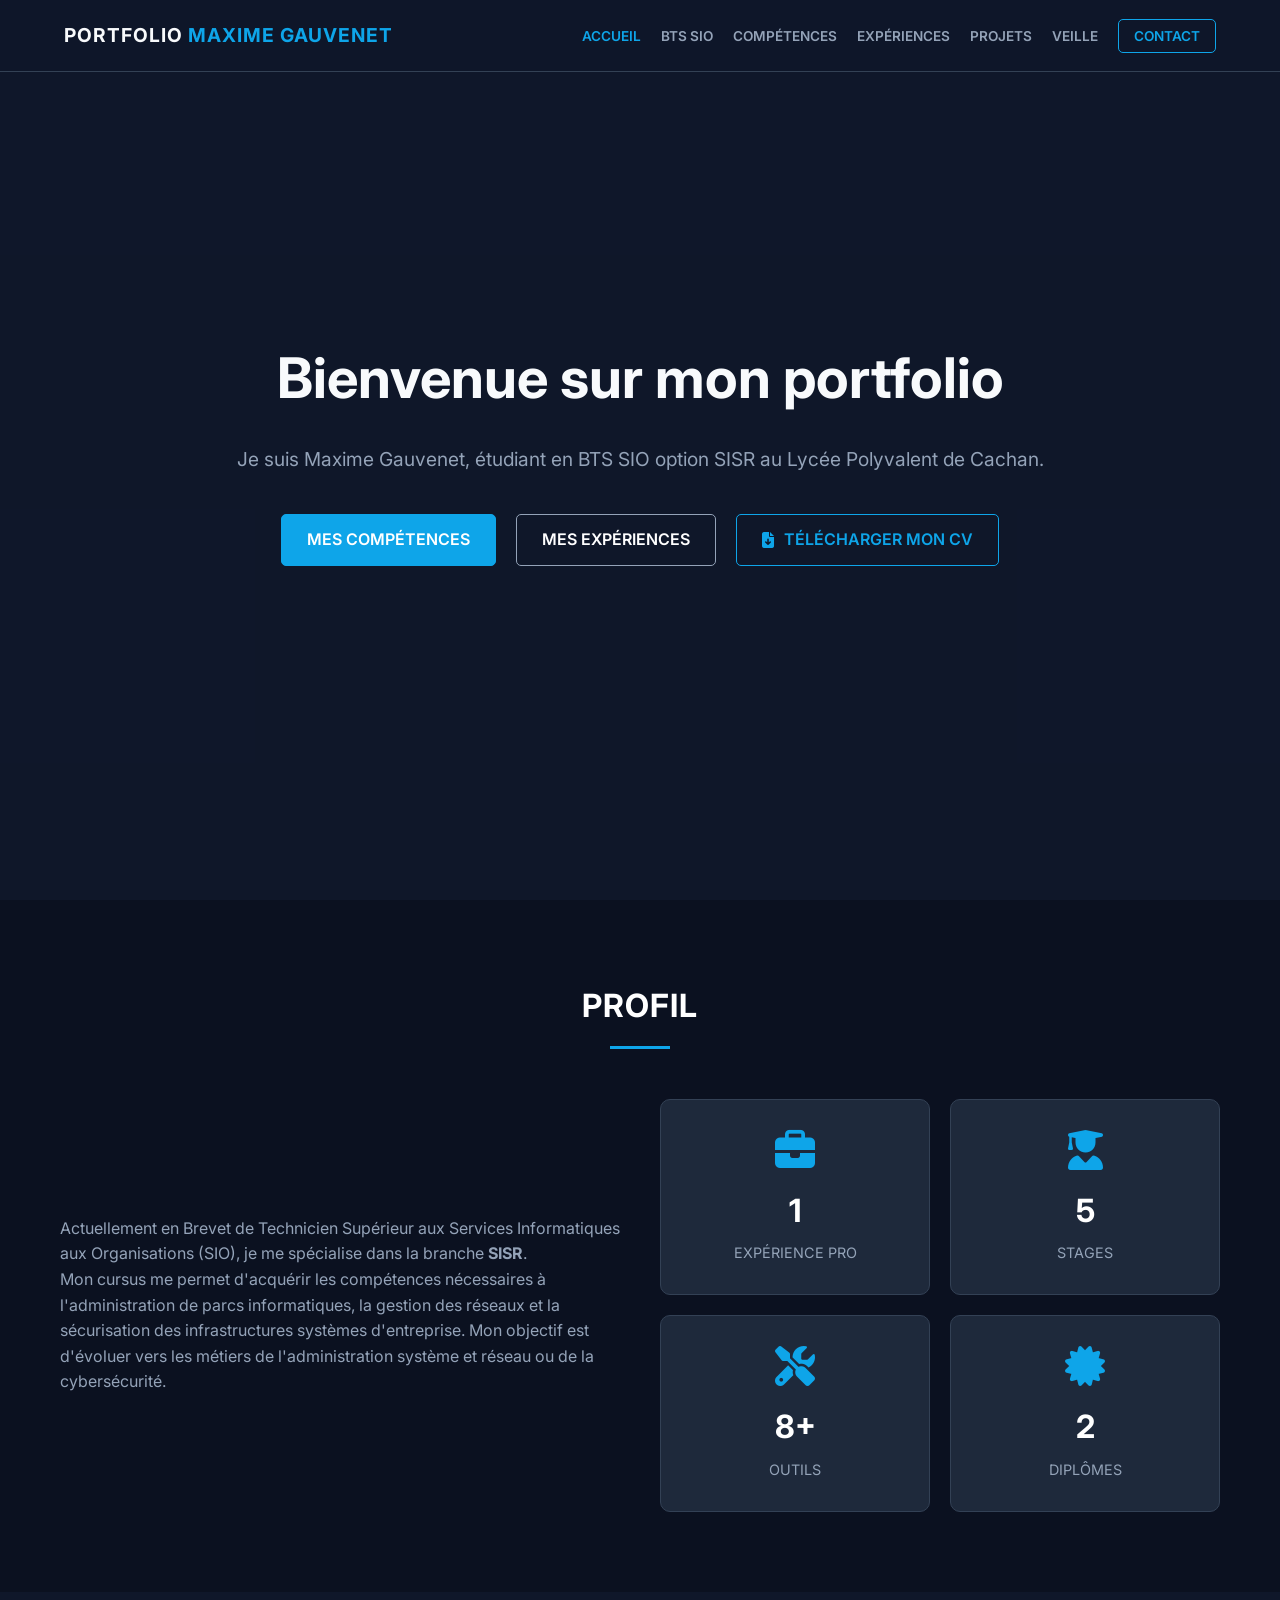
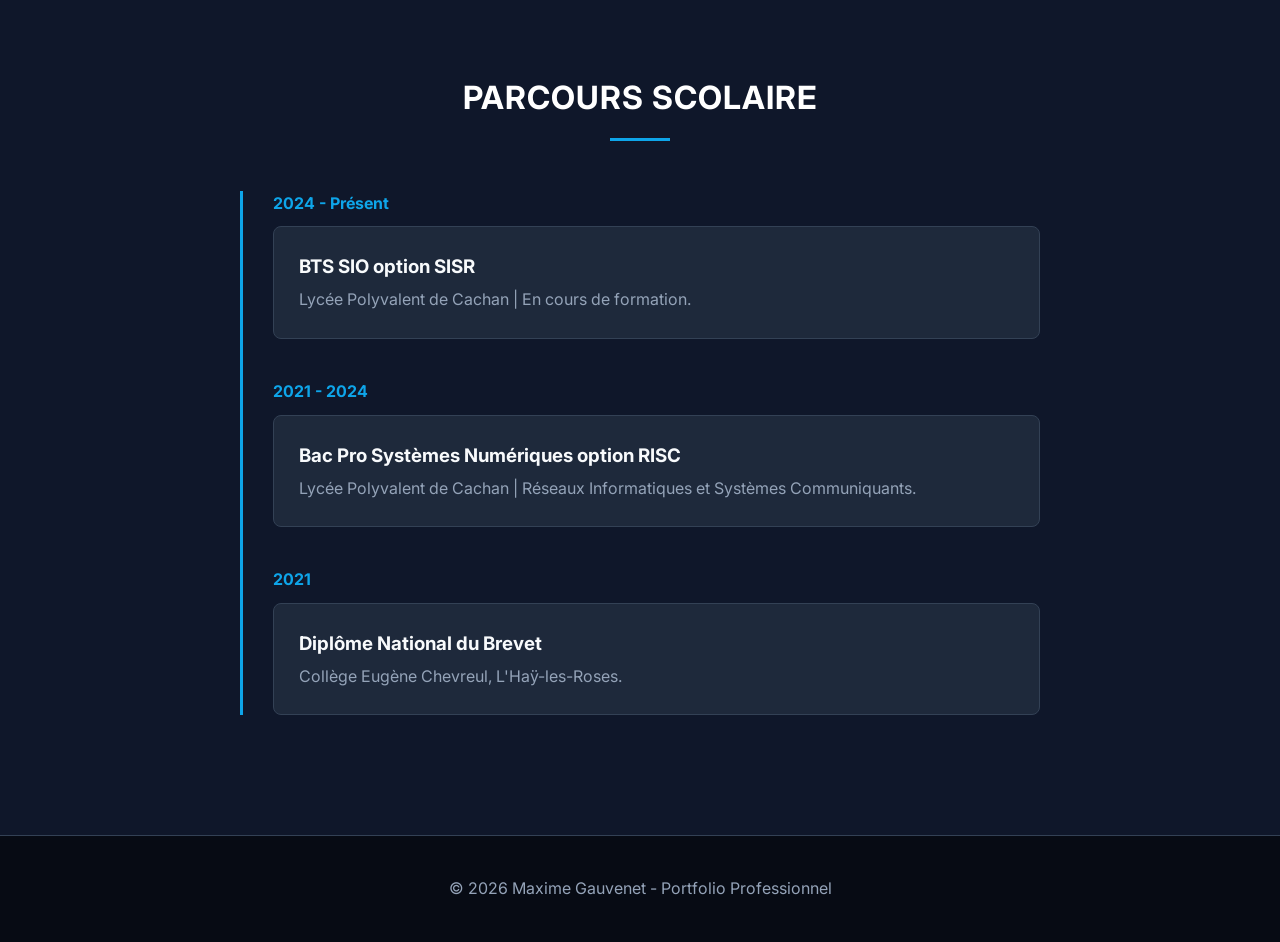
==== commit c71c616e: "Update index.html" ====
--- a/index.html
+++ b/index.html
@@ -37,7 +37,7 @@
 
     <section id="about" class="section-padding bg-alt">
         <div class="container">
-            <h2 class="section-title">À propos</h2>
+            <h2 class="section-title">Profil</h2>
             <div class="about-layout">
                 <div class="about-text">
                     <p>Actuellement en Brevet de Technicien Supérieur aux Services Informatiques aux Organisations (SIO), je me spécialise dans la branche <strong>SISR</strong>.</p>
@@ -53,6 +53,35 @@
         </div>
     </section>
 
+    <section id="parcours" class="section-padding">
+        <div class="container">
+            <h2 class="section-title">Parcours scolaire</h2>
+            <div class="timeline" style="border-left: 3px solid var(--primary); padding-left: 30px; max-width: 800px; margin: auto;">
+                <div class="timeline-item" style="margin-bottom: 40px;">
+                    <div class="timeline-date" style="color: var(--primary); font-weight: 700; margin-bottom: 10px;">2024 - Présent</div>
+                    <div class="timeline-content" style="background: var(--bg-card); padding: 25px; border-radius: 8px; border: 1px solid var(--border);">
+                        <h3 style="margin-bottom: 5px;">BTS SIO option SISR</h3>
+                        <p style="color: var(--text-muted);">Lycée Polyvalent de Cachan | En cours de formation.</p>
+                    </div>
+                </div>
+                <div class="timeline-item" style="margin-bottom: 40px;">
+                    <div class="timeline-date" style="color: var(--primary); font-weight: 700; margin-bottom: 10px;">2021 - 2024</div>
+                    <div class="timeline-content" style="background: var(--bg-card); padding: 25px; border-radius: 8px; border: 1px solid var(--border);">
+                        <h3 style="margin-bottom: 5px;">Bac Pro Systèmes Numériques option RISC</h3>
+                        <p style="color: var(--text-muted);">Lycée Polyvalent de Cachan | Réseaux Informatiques et Systèmes Communiquants.</p>
+                    </div>
+                </div>
+                <div class="timeline-item" style="margin-bottom: 40px;">
+                    <div class="timeline-date" style="color: var(--primary); font-weight: 700; margin-bottom: 10px;">2021</div>
+                    <div class="timeline-content" style="background: var(--bg-card); padding: 25px; border-radius: 8px; border: 1px solid var(--border);">
+                        <h3 style="margin-bottom: 5px;">Diplôme National du Brevet</h3>
+                        <p style="color: var(--text-muted);">Collège Eugène Chevreul, L'Haÿ-les-Roses.</p>
+                    </div>
+                </div>
+            </div>
+        </div>
+    </section>
+
     <footer><p>&copy; 2026 Maxime Gauvenet - Portfolio Professionnel</p></footer>
 </body>
 </html>
